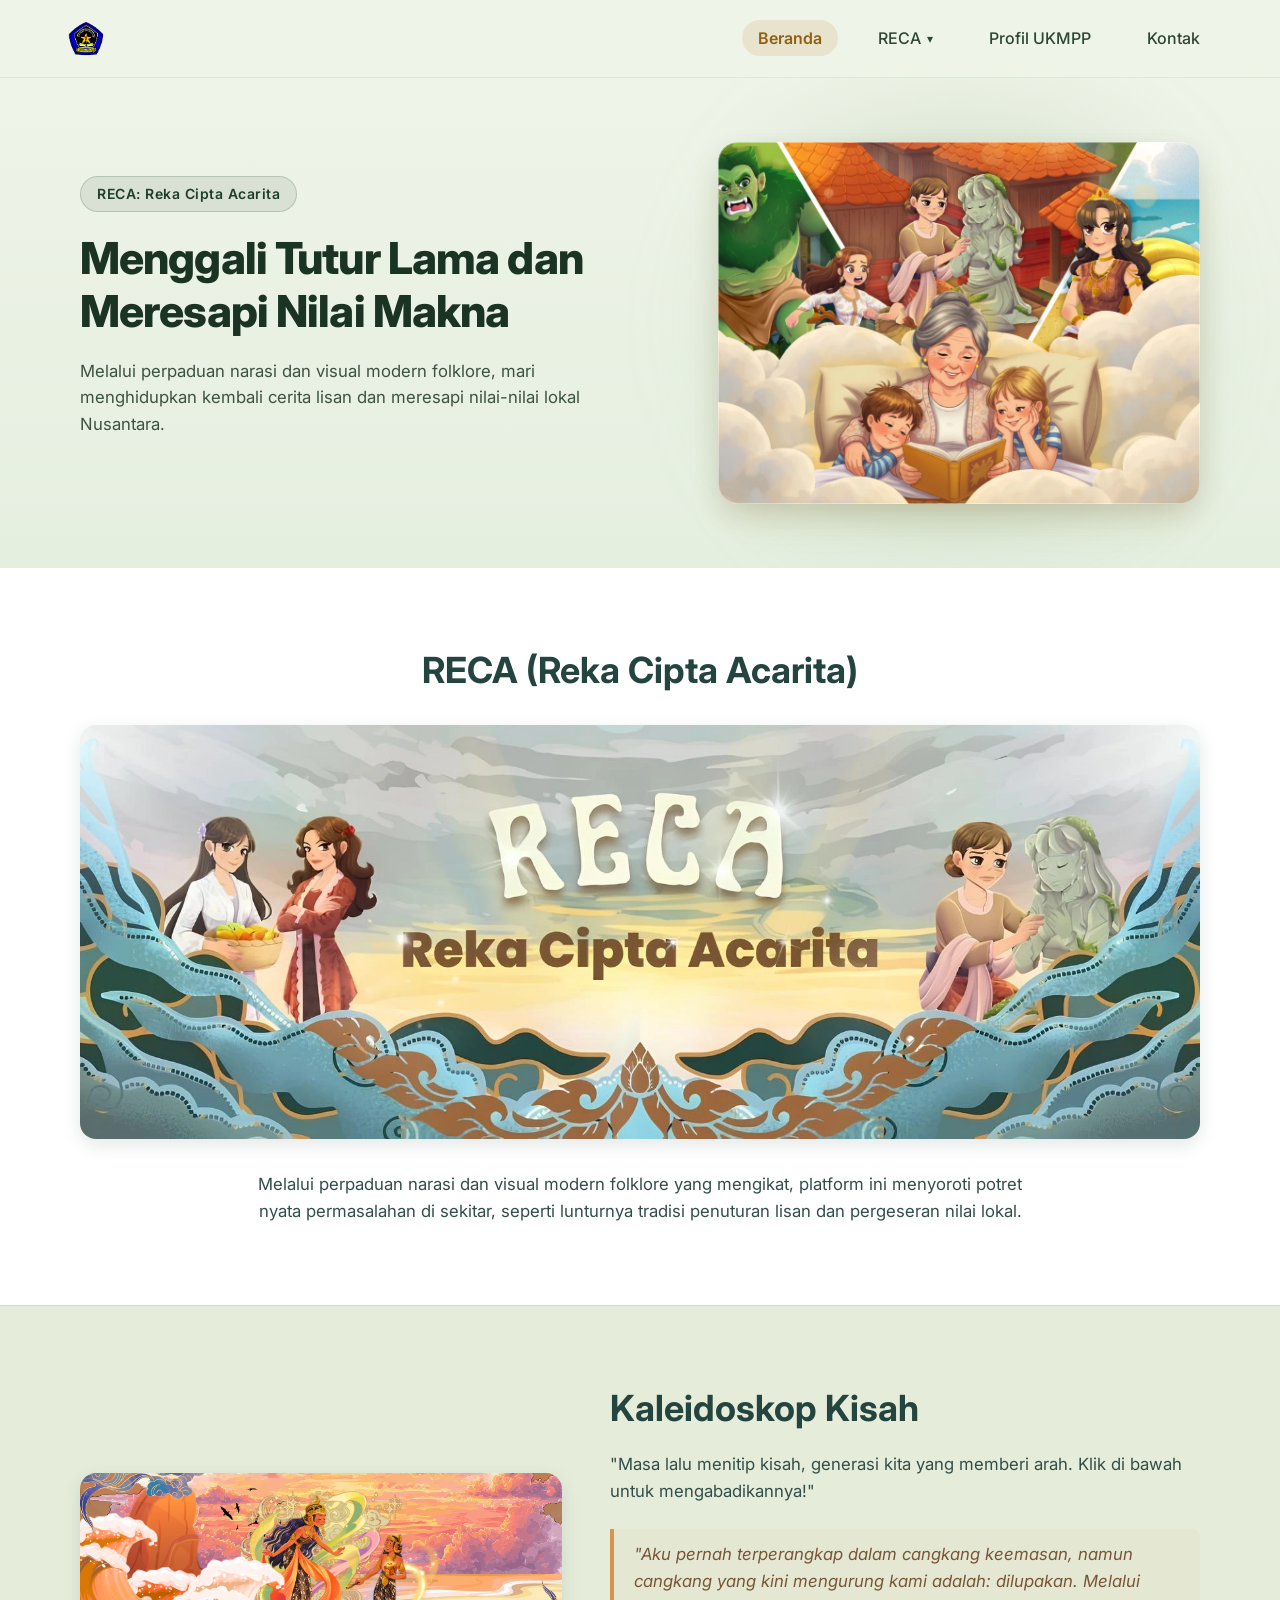
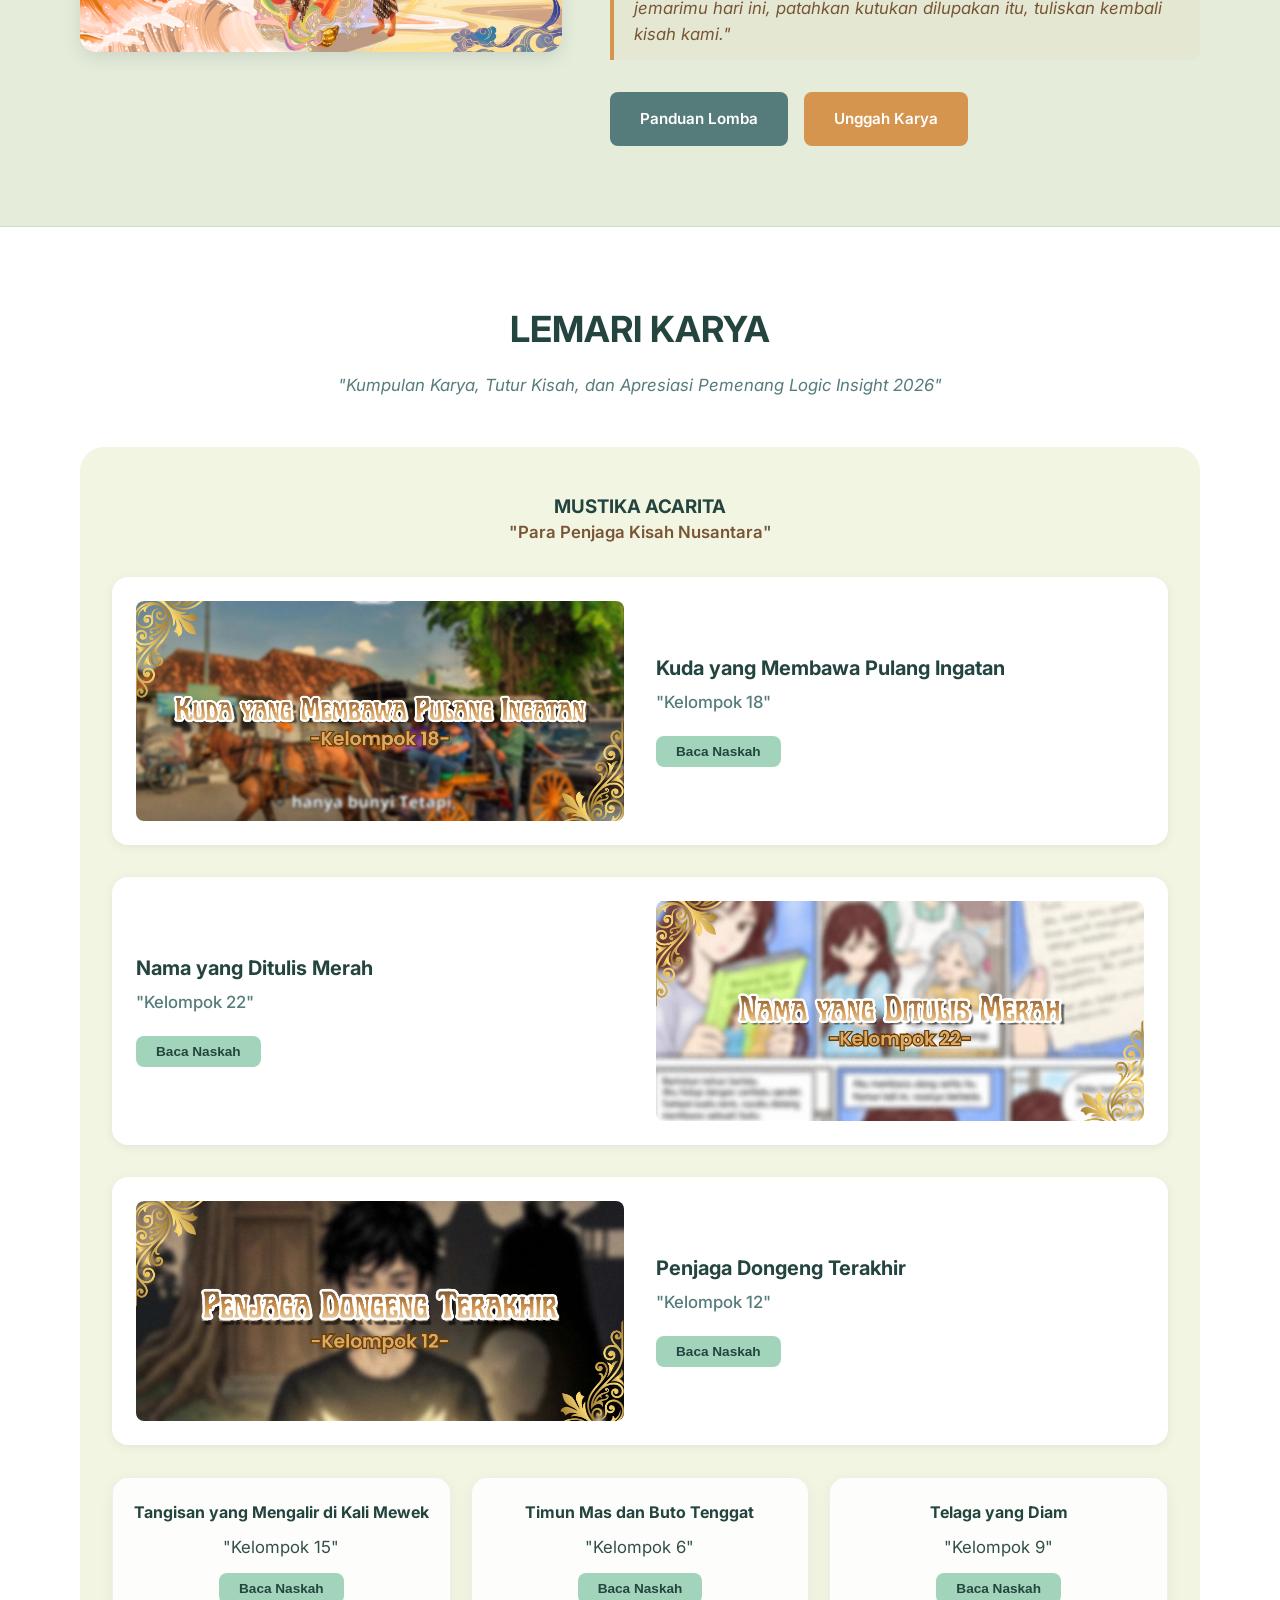
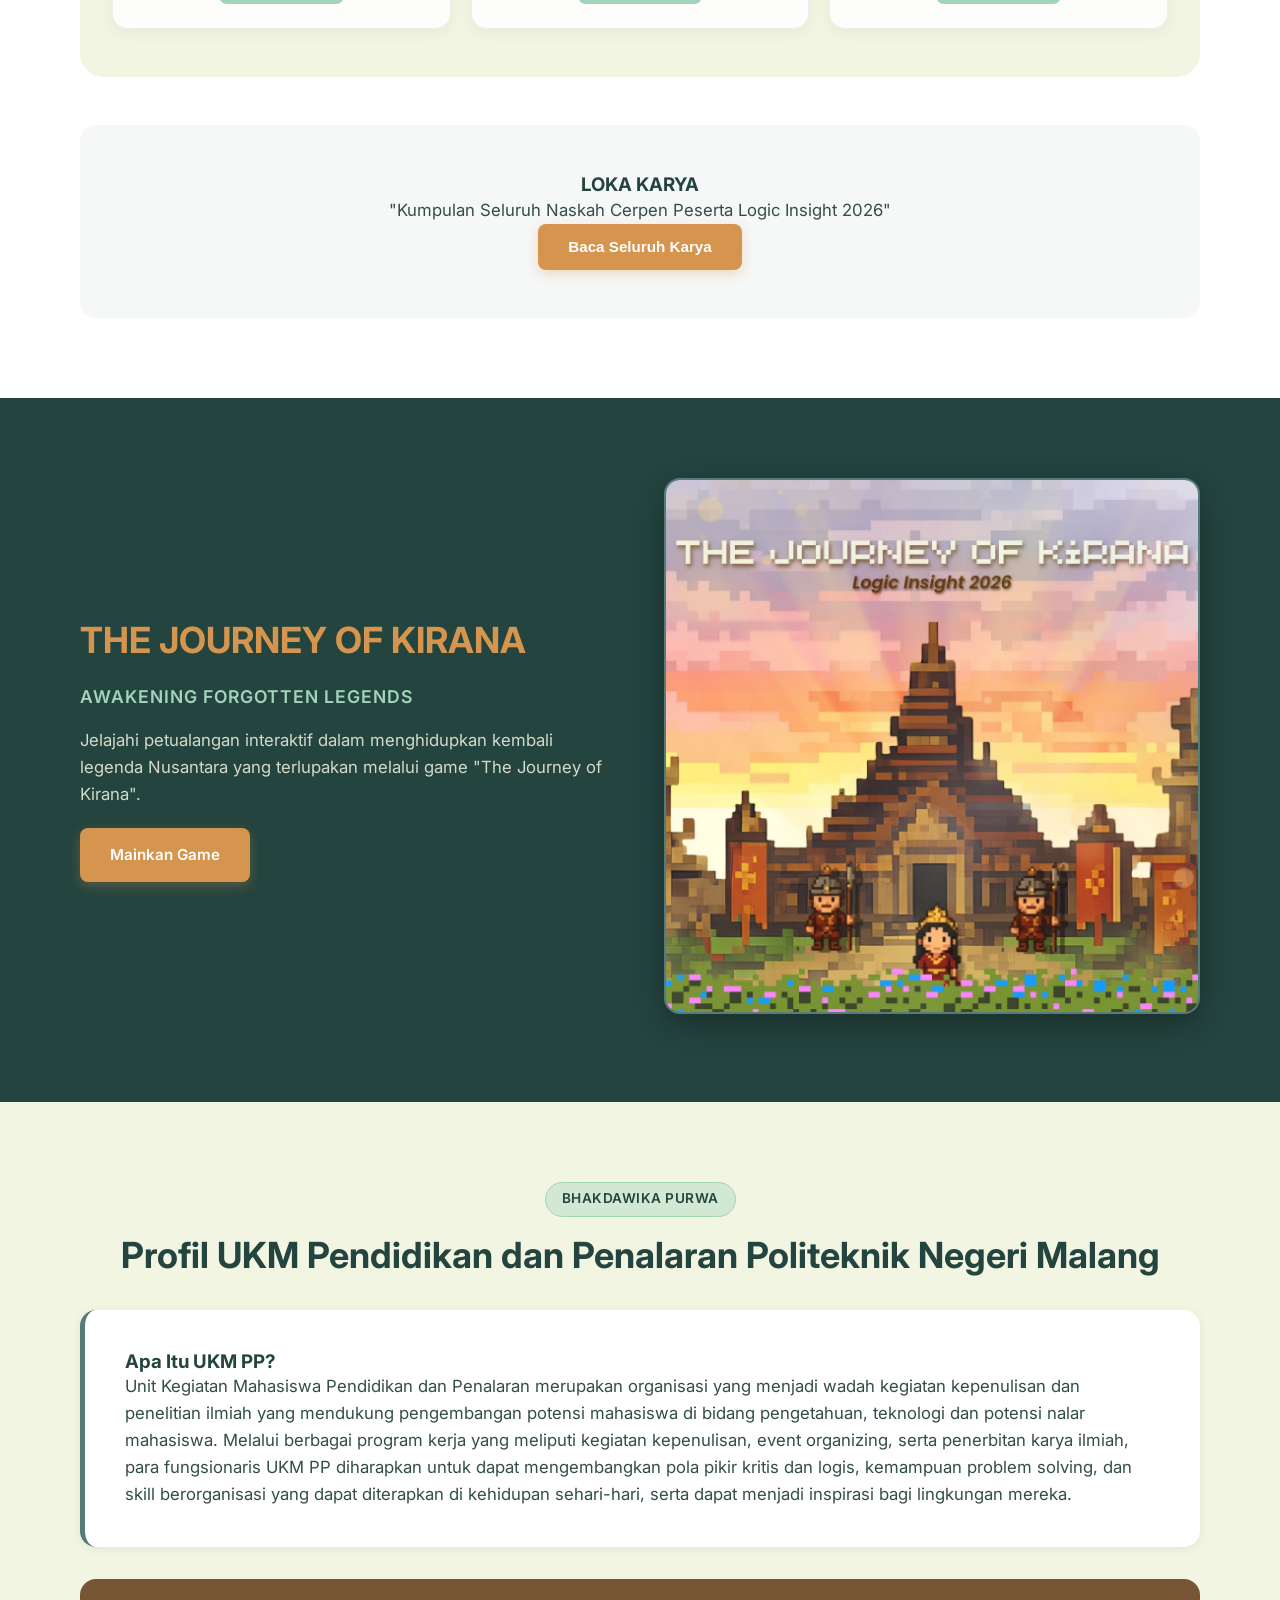
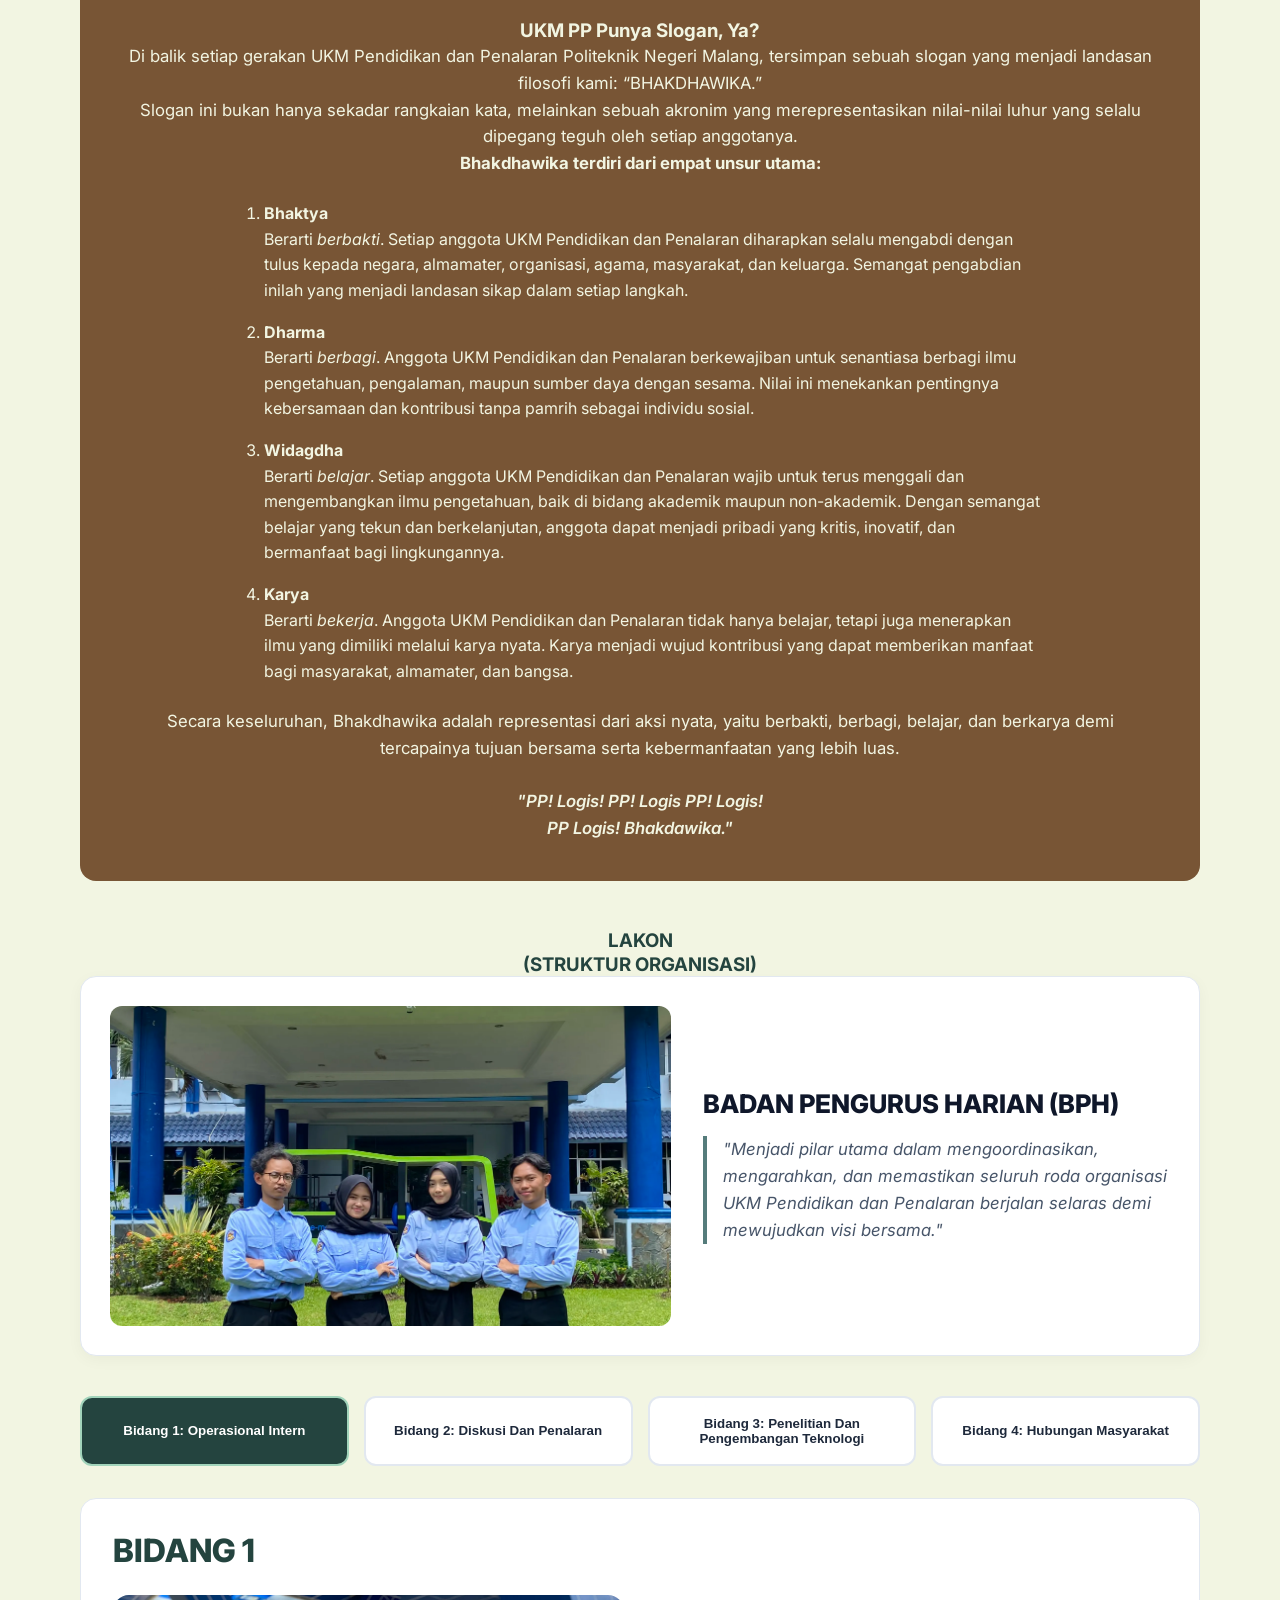
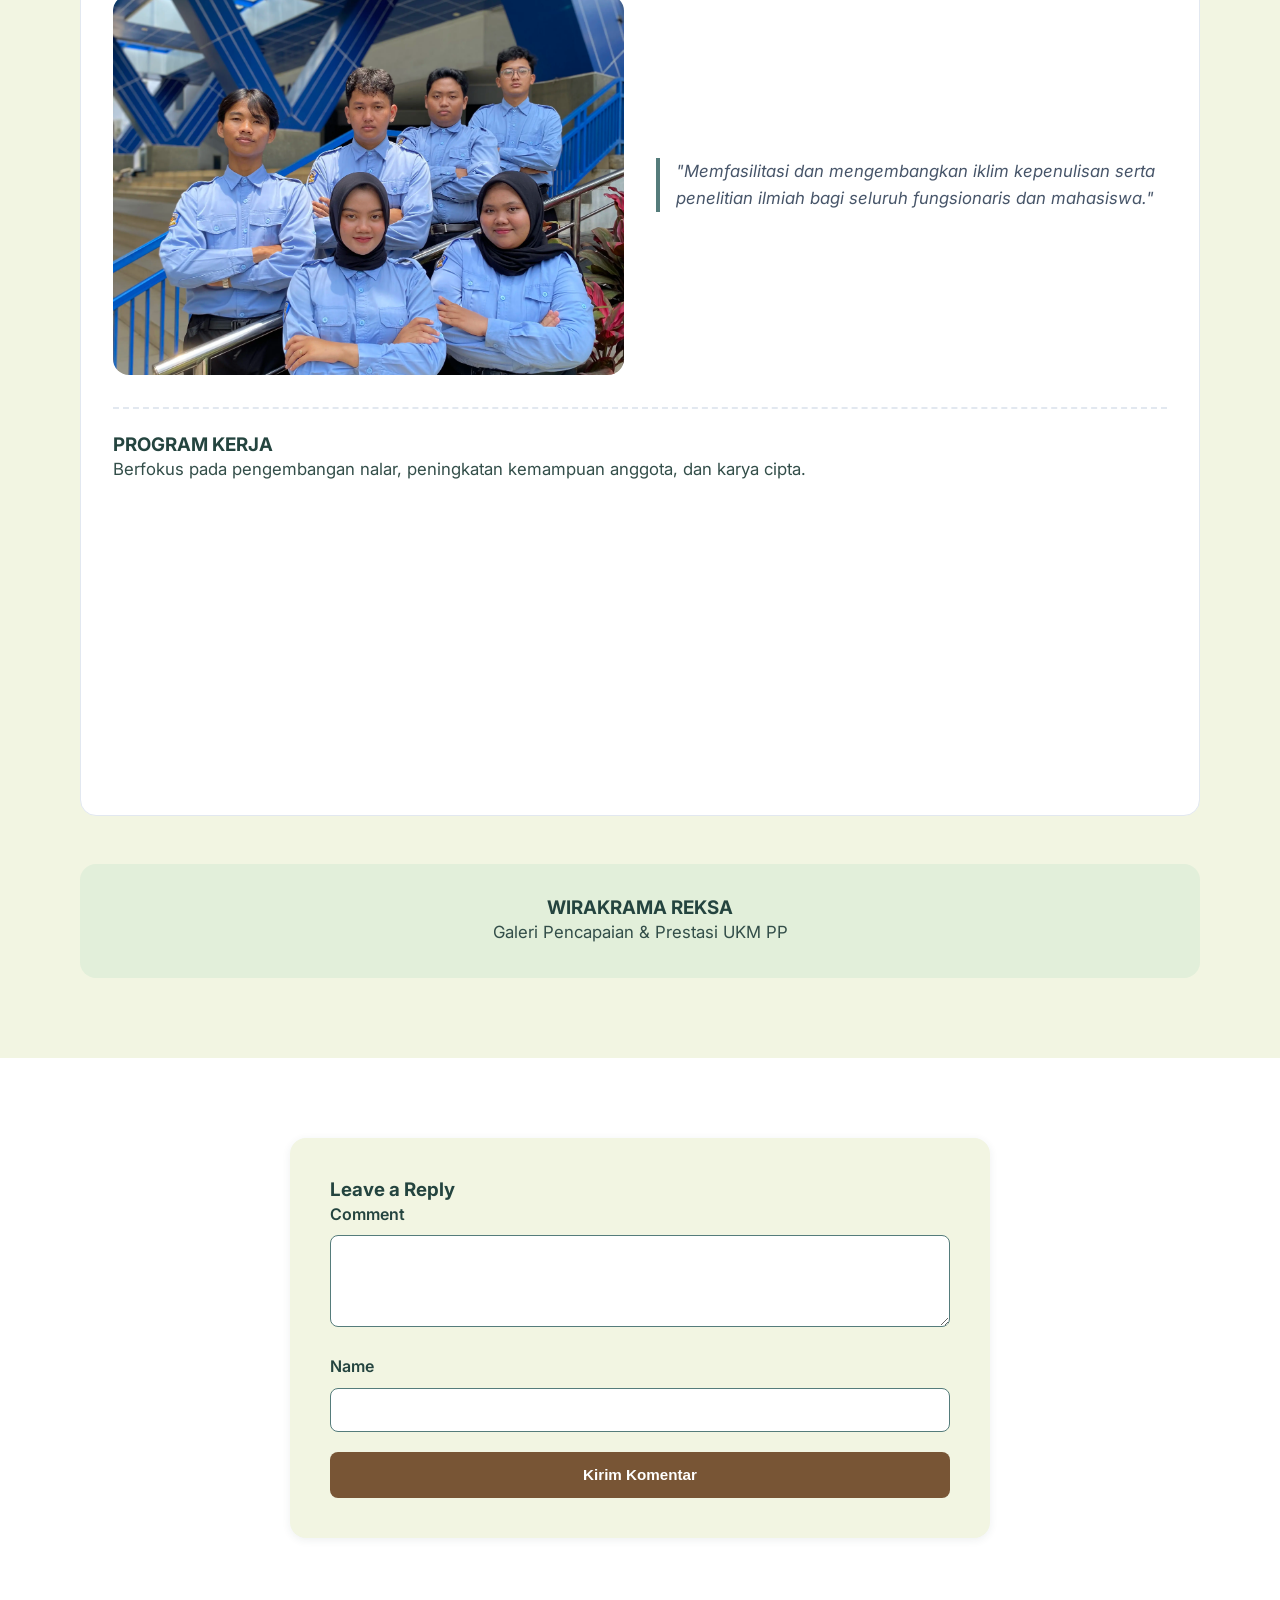
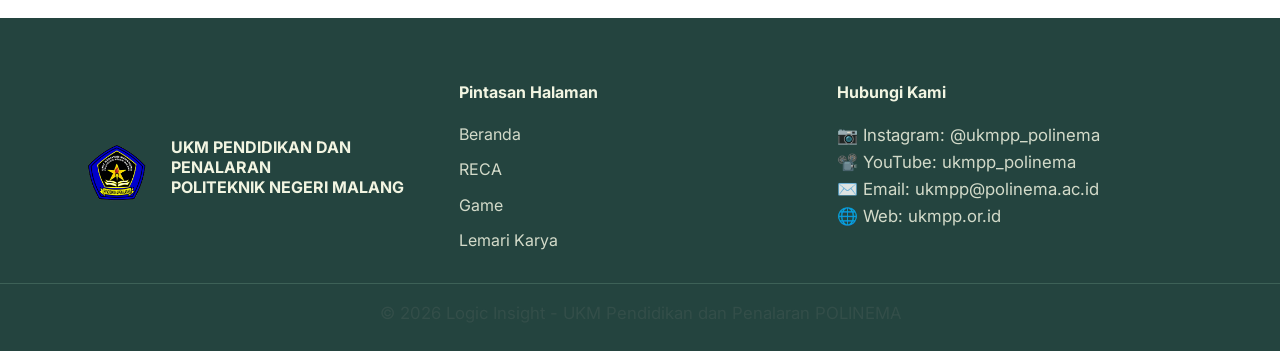
==== index.html @ 33af2cd6 "karya finalis and update modul video,komik" ====
<!doctype html>
<html lang="id">
  <head>
    <meta charset="UTF-8" />
    <meta name="viewport" content="width=device-width, initial-scale=1.0" />
    <meta
      name="description"
      content="Logic Insight 2026 - Reka Cipta Acarita: Menggali Tutur Lama dan Meresapi Nilai Makna. Program UKM Pendidikan dan Penalaran POLINEMA."
    />
    <title>Logic Insight 2026 - Reka Cipta Acarita</title>

    <!-- Favicon -->
    <link
      rel="shortcut icon"
      href="assets/img/logo ukm pp.webp"
      type="image/x-icon"
    />

    <!-- CSS Utama -->
    <link rel="stylesheet" href="./assets/css/style.css" />

    <!-- Google Fonts (Inter) -->
    <link rel="preconnect" href="https://fonts.googleapis.com" />
    <link rel="preconnect" href="https://fonts.gstatic.com" crossorigin />
    <link
      href="https://fonts.googleapis.com/css2?family=Inter:wght@400;500;600;700&display=swap"
      rel="stylesheet"
    />
  </head>
  <body>
    <!-- ==========================================
         1. NAVBAR UTAMA WITH DROPDOWN & HAMBURGER
    =========================================== -->
    <header class="navbar">
      <div class="logo-container">
        <a href="#beranda">
          <img
            src="assets/img/logo ukm pp.webp"
            alt="Logo UKM PP POLINEMA"
            class="logo-img"
          />
        </a>
      </div>

      <!-- CSS Hack: Checkbox Toggle Hamburger Mobile -->
      <input type="checkbox" id="menu-toggle" class="menu-toggle" />

      <!-- Ikon Hamburger Button -->
      <label
        for="menu-toggle"
        class="hamburger-btn"
        aria-label="Toggle Navigation"
      >
        <span></span>
        <span></span>
        <span></span>
      </label>

      <!-- Navigasi Utama -->
      <nav class="nav-container">
        <ul class="nav-links">
          <li><a href="#beranda" class="active">Beranda</a></li>

          <!-- Dropdown RECA -->
          <li class="dropdown">
            <input type="checkbox" id="reca-toggle" class="dropdown-toggle" />
            <label for="reca-toggle" class="dropdown-btn">
              RECA <span class="arrow">▾</span>
            </label>
            <ul class="dropdown-menu">
              <li><a href="#kaleidoskop">Kaleidoskop Kisah</a></li>
              <li><a href="#lemari-karya">Lemari Karya</a></li>
              <li><a href="#game">Game</a></li>
            </ul>
          </li>

          <li><a href="#profil-ukmpp">Profil UKMPP</a></li>
          <li><a href="#kontak">Kontak</a></li>
        </ul>
      </nav>
    </header>

    <main>
      <!-- ==========================================
           2. HERO BANNER / BERANDA
      =========================================== -->
      <section id="beranda" class="hero-section">
        <div class="container hero-grid">
          <div class="hero-text">
            <span class="badge">RECA: Reka Cipta Acarita</span>
            <h1>Menggali Tutur Lama dan Meresapi Nilai Makna</h1>
            <p class="description">
              Melalui perpaduan narasi dan visual modern folklore, mari
              menghidupkan kembali cerita lisan dan meresapi nilai-nilai lokal
              Nusantara.
            </p>
          </div>

          <div class="hero-thumbnail-wrapper">
            <div class="hero-glow-effect"></div>
            <div class="hero-thumbnail">
              <img
                src="assets/img/desain nenek bercerita.webp"
                alt="Thumbnail RECA - Nenek Bercerita"
                class="hero-image"
              />
            </div>
          </div>
        </div>
      </section>

      <!-- ==========================================
           3. SEGMEN RECA
      =========================================== -->
      <section id="reca" class="reca-section">
        <div class="container text-center">
          <h2>RECA (Reka Cipta Acarita)</h2>
          <div class="visual-container">
            <img
              src="assets/img/desain-reca.webp"
              alt="Visual Segmen RECA"
              class="reca-banner"
            />
          </div>
          <p class="content-text max-w-800">
            Melalui perpaduan narasi dan visual modern folklore yang mengikat,
            platform ini menyoroti potret nyata permasalahan di sekitar, seperti
            lunturnya tradisi penuturan lisan dan pergeseran nilai lokal.
          </p>
        </div>
      </section>

      <!-- ==========================================
           4. KALEIDOSKOP KISAH
      =========================================== -->
      <section id="kaleidoskop" class="kaleidoskop-section">
        <div class="container kaleidoskop-grid">
          <div class="kaleidoskop-visual">
            <img
              src="assets/img/PDD_KALEIDOSKOP KISAH (1).webp"
              alt="Ilustrasi Candra Kirana (Keong Mas)"
            />
          </div>
          <div class="kaleidoskop-content">
            <h2>Kaleidoskop Kisah</h2>
            <p class="intro-quote">
              "Masa lalu menitip kisah, generasi kita yang memberi arah. Klik di
              bawah untuk mengabadikannya!"
            </p>
            <blockquote class="story-quote">
              "Aku pernah terperangkap dalam cangkang keemasan, namun cangkang
              yang kini mengurung kami adalah: dilupakan. Melalui jemarimu hari
              ini, patahkan kutukan dilupakan itu, tuliskan kembali kisah kami."
            </blockquote>
            <div class="action-buttons">
              <a
                href="https://drive.google.com/file/d/1F1ihapqJEPPCPwsUVwcAuiLLHuqU004B/view?usp=sharing"
                class="btn-action"
                target="_blank"
                >Panduan Lomba</a
              >
              <a
                href="https://drive.google.com/drive/folders/1RZ9QFH1QMzGjAM49fv26Gj0HL5z6bxxg"
                class="btn-action highlight"
                target="_blank"
                >Unggah Karya</a
              >
            </div>
          </div>
        </div>
      </section>

      <!-- ==========================================
           5. LEMARI KARYA
      =========================================== -->
      <section id="lemari-karya" class="lemari-karya-section">
        <div class="container text-center">
          <h2>LEMARI KARYA</h2>
          <p class="section-tagline">
            "Kumpulan Karya, Tutur Kisah, dan Apresiasi Pemenang Logic Insight
            2026"
          </p>

          <!-- MUSTIKA ACARITA (GALERI JAWARA) -->
          <div class="mustika-acarita">
            <h3>MUSTIKA ACARITA</h3>
            <p class="subtitle">"Para Penjaga Kisah Nusantara"</p>

            <!-- 3 Finalis Utama (Juara 1 - 3) -->
            <div class="finalis-list">
              <!-- Juara 1 -->
              <div class="finalis-card">
                <div class="video-preview" onclick="bukaPdfCerpen('cerpen-01')">
                  <img
                    src="assets/img/header-reca.webp"
                    alt="Video Terbaik 1"
                  />
                  <div class="play-overlay">▶</div>
                </div>
                <div class="finalis-info">
                  <h4 id="title-cerpen-01">Judul Cerpen Finalis 1</h4>
                  <p class="author" id="author-cerpen-01">Nama Penulis / Tim</p>
                  <button class="btn-read" onclick="bukaPdfCerpen('cerpen-01')">
                    Baca Naskah
                  </button>
                </div>
              </div>

              <!-- Juara 2 -->
              <div class="finalis-card reverse">
                <div class="finalis-info">
                  <h4 id="title-cerpen-02">Judul Cerpen Finalis 2</h4>
                  <p class="author" id="author-cerpen-02">Nama Penulis / Tim</p>
                  <button class="btn-read" onclick="bukaPdfCerpen('cerpen-02')">
                    Baca Naskah
                  </button>
                </div>
                <div class="video-preview" onclick="bukaPdfCerpen('cerpen-02')">
                  <img
                    src="assets/img/header-reca.webp"
                    alt="Video Terbaik 2"
                  />
                  <div class="play-overlay">▶</div>
                </div>
              </div>

              <!-- Juara 3 -->
              <div class="finalis-card">
                <div class="video-preview" onclick="bukaPdfCerpen('cerpen-03')">
                  <img
                    src="assets/img/header-reca.webp"
                    alt="Video Terbaik 3"
                  />
                  <div class="play-overlay">▶</div>
                </div>
                <div class="finalis-info">
                  <h4 id="title-cerpen-03">Judul Cerpen Finalis 3</h4>
                  <p class="author" id="author-cerpen-03">Nama Penulis / Tim</p>
                  <button class="btn-read" onclick="bukaPdfCerpen('cerpen-03')">
                    Baca Naskah
                  </button>
                </div>
              </div>
            </div>

            <!-- 3 Finalis Harapan (Finalis 4 - 6) -->
            <div class="finalis-sub-grid">
              <div class="finalis-sub-card">
                <h4 id="title-cerpen-04">Judul Cerpen Finalis 4</h4>
                <p class="author" id="author-cerpen-04">"Nama tim/penulis"</p>
                <button class="btn-read" onclick="bukaPdfCerpen('cerpen-04')">
                  Baca Naskah
                </button>
              </div>

              <div class="finalis-sub-card">
                <h4 id="title-cerpen-05">Judul Cerpen Finalis 5</h4>
                <p class="author" id="author-cerpen-05">"Nama tim/penulis"</p>
                <button class="btn-read" onclick="bukaPdfCerpen('cerpen-05')">
                  Baca Naskah
                </button>
              </div>

              <div class="finalis-sub-card">
                <h4 id="title-cerpen-06">Judul Cerpen Finalis 6</h4>
                <p class="author" id="author-cerpen-06">"Nama tim/penulis"</p>
                <button class="btn-read" onclick="bukaPdfCerpen('cerpen-06')">
                  Baca Naskah
                </button>
              </div>
            </div>
          </div>

          <!-- LOKA KARYA -->
          <div class="loka-karya-section">
            <h3>LOKA KARYA</h3>
            <p>"Kumpulan Seluruh Naskah Cerpen Peserta Logic Insight 2026"</p>

            <button class="btn-primary" onclick="toggleLokaKaryaGrid()">
              Baca Seluruh Karya
            </button>

            <div id="lokaKaryaContainer" class="loka-karya-container hidden">
              <div id="cerpenGrid" class="cerpen-grid">
                <!-- Disuntikkan via JavaScript -->
              </div>
              <div id="paginationNav" class="pagination-container">
                <!-- Disuntikkan via JavaScript -->
              </div>
            </div>
          </div>
        </div>
      </section>

      <!-- ==========================================
           MODAL POP-UP PDF & VIDEO VIEWER
      =========================================== -->
      <div id="pdfModal" class="modal-overlay hidden" aria-hidden="true">
        <div class="modal-content">
          <!-- Header Modal -->
          <div class="modal-header">
            <div class="modal-title-box">
              <span id="modalKategori" class="modal-badge">Kategori</span>
              <h3 id="modalJudul">Judul Cerpen</h3>
              <p id="modalPenulis" class="modal-author">Oleh: Penulis</p>
            </div>
            <button class="btn-close" onclick="closePdfModal()">&times;</button>
          </div>

          <!-- 1. Media Embed (Tampil Paling Atas Jika Ada) -->
          <div id="modalVideoWrapper" class="modal-video-wrapper hidden">
            <h4>🎬 Video Unjuk Karya / Pembacaan Finalis</h4>
            <div class="video-container">
              <iframe
                id="modalVideoIframe"
                src=""
                frameborder="0"
                allowfullscreen
              ></iframe>
            </div>
          </div>

          <!-- 2. Naskah PDF (Di Bawah Media) -->
          <div class="modal-pdf-wrapper">
            <h4>📜 Naskah Cerpen Lengkap</h4>
            <div class="pdf-container">
              <iframe id="modalPdfFrame" src="" type="application/pdf"></iframe>
            </div>
          </div>

          <!-- Footer Modal -->
          <div class="modal-footer">
            <button onclick="closePdfModal()" class="btn-secondary">
              Tutup
            </button>
          </div>
        </div>
      </div>

      <!-- ==========================================
           6. GAME: THE JOURNEY OF KIRANA
      =========================================== -->
      <section id="game" class="game-section">
        <div class="container game-grid">
          <div class="game-text">
            <h2>THE JOURNEY OF KIRANA</h2>
            <span class="sub-title">Awakening Forgotten Legends</span>
            <p class="description">
              Jelajahi petualangan interaktif dalam menghidupkan kembali legenda
              Nusantara yang terlupakan melalui game "The Journey of Kirana".
            </p>
            <a
              href="https://game-seven-taupe-73.vercel.app/"
              class="btn-primary"
              target="_blank"
              >Mainkan Game</a
            >
          </div>
          <div class="game-media">
            <img
              src="assets/img/THUMBNAIL GAME.webp"
              alt="Thumbnail Game Kirana"
            />
          </div>
        </div>
      </section>

      <!-- ==========================================
           7. PROFIL UKM PENDIDIKAN DAN PENALARAN
      =========================================== -->
      <section id="profil-ukmpp" class="profil-section">
        <div class="container">
          <div class="profil-header text-center">
            <span class="tag">BHAKDAWIKA PURWA</span>
            <h2>
              Profil UKM Pendidikan dan Penalaran Politeknik Negeri Malang
            </h2>
          </div>

          <div class="profil-about">
            <h3>Apa Itu UKM PP?</h3>
            <p>
              Unit Kegiatan Mahasiswa Pendidikan dan Penalaran merupakan
              organisasi yang menjadi wadah kegiatan kepenulisan dan penelitian
              ilmiah yang mendukung pengembangan potensi mahasiswa di bidang
              pengetahuan, teknologi dan potensi nalar mahasiswa. Melalui
              berbagai program kerja yang meliputi kegiatan kepenulisan, event
              organizing, serta penerbitan karya ilmiah, para fungsionaris UKM
              PP diharapkan untuk dapat mengembangkan pola pikir kritis dan
              logis, kemampuan problem solving, dan skill berorganisasi yang
              dapat diterapkan di kehidupan sehari-hari, serta dapat menjadi
              inspirasi bagi lingkungan mereka.
            </p>
          </div>

          <div class="slogan-box text-center">
            <h3>UKM PP Punya Slogan, Ya?</h3>

            <p>
              Di balik setiap gerakan UKM Pendidikan dan Penalaran Politeknik
              Negeri Malang, tersimpan sebuah slogan yang menjadi landasan
              filosofi kami: “BHAKDHAWIKA.”
            </p>

            <p>
              Slogan ini bukan hanya sekadar rangkaian kata, melainkan sebuah
              akronim yang merepresentasikan nilai-nilai luhur yang selalu
              dipegang teguh oleh setiap anggotanya.
            </p>

            <p>
              <strong>Bhakdhawika terdiri dari empat unsur utama:</strong>
            </p>

            <ol class="slogan-list text-left">
              <li>
                <strong>Bhaktya</strong><br />
                Berarti <em>berbakti</em>. Setiap anggota UKM Pendidikan dan
                Penalaran diharapkan selalu mengabdi dengan tulus kepada negara,
                almamater, organisasi, agama, masyarakat, dan keluarga. Semangat
                pengabdian inilah yang menjadi landasan sikap dalam setiap
                langkah.
              </li>
              <li>
                <strong>Dharma</strong><br />
                Berarti <em>berbagi</em>. Anggota UKM Pendidikan dan Penalaran
                berkewajiban untuk senantiasa berbagi ilmu pengetahuan,
                pengalaman, maupun sumber daya dengan sesama. Nilai ini
                menekankan pentingnya kebersamaan dan kontribusi tanpa pamrih
                sebagai individu sosial.
              </li>
              <li>
                <strong>Widagdha</strong><br />
                Berarti <em>belajar</em>. Setiap anggota UKM Pendidikan dan
                Penalaran wajib untuk terus menggali dan mengembangkan ilmu
                pengetahuan, baik di bidang akademik maupun non-akademik. Dengan
                semangat belajar yang tekun dan berkelanjutan, anggota dapat
                menjadi pribadi yang kritis, inovatif, dan bermanfaat bagi
                lingkungannya.
              </li>
              <li>
                <strong>Karya</strong><br />
                Berarti <em>bekerja</em>. Anggota UKM Pendidikan dan Penalaran
                tidak hanya belajar, tetapi juga menerapkan ilmu yang dimiliki
                melalui karya nyata. Karya menjadi wujud kontribusi yang dapat
                memberikan manfaat bagi masyarakat, almamater, dan bangsa.
              </li>
            </ol>

            <p>
              Secara keseluruhan, Bhakdhawika adalah representasi dari aksi
              nyata, yaitu berbakti, berbagi, belajar, dan berkarya demi
              tercapainya tujuan bersama serta kebermanfaatan yang lebih luas.
            </p>

            <br />
            <p class="slogan-yell">
              <em
                >"PP! Logis! PP! Logis PP! Logis! <br />
                PP Logis! Bhakdawika."</em
              >
            </p>
          </div>

          <!-- Struktur Lakon / Organisasi Interaktif -->
          <div class="lakon-section">
            <h3 class="text-center">LAKON</h3>
            <h3 class="text-center">(STRUKTUR ORGANISASI)</h3>

            <!-- BPH Section -->
            <div class="bph-section">
              <div class="bph-card">
                <div class="bph-photo-wrapper">
                  <img
                    src="assets/img/DOKUM-BIDANG/bph-sc.webp"
                    alt="Foto Badan Pengurus Harian UKM PP"
                    class="bph-img"
                  />
                </div>
                <div class="bph-info">
                  <h4>BADAN PENGURUS HARIAN (BPH)</h4>
                  <blockquote class="bph-quote">
                    "Menjadi pilar utama dalam mengoordinasikan, mengarahkan,
                    dan memastikan seluruh roda organisasi UKM Pendidikan dan
                    Penalaran berjalan selaras demi mewujudkan visi bersama."
                  </blockquote>
                </div>
              </div>
            </div>

            <!-- Grid Tombol Filter Bidang -->
            <div class="bidang-grid">
              <button class="bidang-card active" onclick="pilihBidang(1)">
                Bidang 1: Operasional Intern
              </button>
              <button class="bidang-card" onclick="pilihBidang(2)">
                Bidang 2: Diskusi Dan Penalaran
              </button>
              <button class="bidang-card" onclick="pilihBidang(3)">
                Bidang 3: Penelitian Dan Pengembangan Teknologi
              </button>
              <button class="bidang-card" onclick="pilihBidang(4)">
                Bidang 4: Hubungan Masyarakat
              </button>
            </div>

            <!-- Detail Bidang View -->
            <div class="bidang-detail-container" id="bidangDetailView">
              <h2 id="bidangTitle" class="bidang-detail-title">BIDANG 1</h2>

              <div class="bidang-top-section">
                <div class="main-photo-wrapper">
                  <img
                    id="bidangMainImg"
                    src="assets/img/DOKUM-BIDANG/bidang1-sc.webp"
                    alt="Foto Anggota Bidang"
                  />
                </div>
                <blockquote id="bidangDesc" class="bidang-quote">
                  "Memfasilitasi dan mengembangkan iklim kepenulisan serta
                  penelitian ilmiah bagi seluruh fungsionaris dan mahasiswa."
                </blockquote>
              </div>

              <div class="proker-gallery-wrapper">
                <div class="proker-gallery-header">
                  <h3>PROGRAM KERJA</h3>
                  <p id="bidangProkerSubtext">
                    Berfokus pada pengembangan nalar, peningkatan kemampuan
                    anggota, dan karya cipta.
                  </p>
                </div>

                <div class="proker-expandable-grid" id="bidangProkerList">
                  <!-- Item proker disuntikkan via JS -->
                </div>
              </div>
            </div>
          </div>

          <!-- Section Prestasi -->
          <div class="prestasi-section text-center">
            <h3>WIRAKRAMA REKSA</h3>
            <p class="sub-text">Galeri Pencapaian & Prestasi UKM PP</p>
          </div>
        </div>
      </section>

      <!-- ==========================================
           8. LEAVE A REPLY (KOMENTAR)
      =========================================== -->
      <section id="comments" class="comment-section">
        <div class="container">
          <div class="reply-box">
            <h3>Leave a Reply</h3>
            <form class="comment-form">
              <div class="form-group">
                <label for="commentText">Comment</label>
                <textarea id="commentText" rows="4" required></textarea>
              </div>
              <div class="form-group">
                <label for="commentName">Name</label>
                <input type="text" id="commentName" required />
              </div>
              <button type="submit" class="btn-submit">Kirim Komentar</button>
            </form>
          </div>
        </div>
      </section>
    </main>

    <!-- ==========================================
         9. FOOTER & KONTAK
    =========================================== -->
    <footer id="kontak" class="main-footer">
      <div class="container footer-grid">
        <div class="footer-col-brand">
          <img
            src="assets/img/logo ukm pp.webp"
            alt="Logo UKM PP"
            class="footer-logo"
          />
          <h4>
            UKM PENDIDIKAN DAN PENALARAN <br />
            POLITEKNIK NEGERI MALANG
          </h4>
        </div>

        <div class="footer-col-links">
          <h4>Pintasan Halaman</h4>
          <ul>
            <li><a href="#beranda">Beranda</a></li>
            <li><a href="#reca">RECA</a></li>
            <li><a href="#game">Game</a></li>
            <li><a href="#lemari-karya">Lemari Karya</a></li>
          </ul>
        </div>

        <div class="footer-col-contact">
          <h4>Hubungi Kami</h4>
          <p>📷 Instagram: @ukmpp_polinema</p>
          <p>📽️ YouTube: ukmpp_polinema</p>
          <p>✉️ Email: ukmpp@polinema.ac.id</p>
          <a
            href="https://ukmpp.or.id/"
            target="_blank"
            style="text-decoration: none"
          >
            <p>🌐 Web: ukmpp.or.id</p>
          </a>
        </div>
      </div>

      <div class="footer-bottom text-center">
        <p>&copy; 2026 Logic Insight - UKM Pendidikan dan Penalaran POLINEMA</p>
      </div>
    </footer>

    <script src="./assets/js/main.js"></script>
  </body>
</html>
---- assets/css/style.css ----
/* ==========================================================================
   1. VARIABLE PALETTE & RESET DASAR
   ========================================================================== */
:root {
  /* Palet Warna Nusantara */
  --color-beige: #f2f5e2;
  --color-golden-apricot: #d5954e;
  --color-sage: #a2d4bb;
  --color-deep-olive: #24443f;
  --color-ocean-patina: #557c7b;
  --color-dark-earth: #785535;

  /* Warna Turunan & Utilitas */
  --color-white: #ffffff;
  --color-text-muted: #4a5568;
  --shadow-sm: 0 2px 8px rgba(36, 68, 63, 0.08);
  --shadow-md: 0 6px 18px rgba(36, 68, 63, 0.12);
  --shadow-lg: 0 12px 28px rgba(36, 68, 63, 0.16);
  --transition-fast: all 0.25s ease;
  --border-radius-sm: 8px;
  --border-radius-md: 16px;
  --border-radius-lg: 24px;
}

*,
*::before,
*::after {
  box-sizing: border-box;
  margin: 0;
  padding: 0;
}

html {
  scroll-behavior: smooth;
  font-size: 16px;
}

body {
  font-family:
    "Inter",
    -apple-system,
    BlinkMacSystemFont,
    sans-serif;
  background-color: var(--color-beige);
  color: var(--color-deep-olive);
  line-height: 1.6;
  overflow-x: hidden;
}

/* ==========================================================================
   2. KOMPONEN UMUM & UTILITAS
   ========================================================================== */
.container {
  width: 90%;
  max-width: 1200px;
  margin: 0 auto;
  padding: 0 1rem;
}

.text-center {
  text-align: center;
}

.text-left {
  text-align: left;
}

.max-w-800 {
  max-width: 800px;
  margin-left: auto;
  margin-right: auto;
}

.hidden {
  display: none !important;
}

/* Tipografi Sederhana */
h1,
h2,
h3,
h4 {
  color: var(--color-deep-olive);
  font-weight: 700;
  line-height: 1.25;
}

h2 {
  font-size: 2.25rem;
  margin-bottom: 1.25rem;
}

p {
  color: #334e49;
  font-size: 1.05rem;
}

/* Tombol / Buttons */
.btn-primary,
.btn-secondary,
.btn-action,
.btn-read,
.btn-submit {
  display: inline-block;
  padding: 0.8rem 1.75rem;
  font-size: 0.95rem;
  font-weight: 600;
  text-decoration: none;
  border-radius: var(--border-radius-sm);
  border: 2px solid transparent;
  cursor: pointer;
  transition: var(--transition-fast);
  text-align: center;
}

.btn-primary {
  background-color: var(--color-golden-apricot);
  color: var(--color-white);
  box-shadow: 0 4px 12px rgba(213, 149, 78, 0.3);
}

.btn-primary:hover {
  background-color: #c0813b;
  transform: translateY(-2px);
  box-shadow: 0 6px 16px rgba(213, 149, 78, 0.4);
}

.btn-secondary {
  background-color: transparent;
  border-color: var(--color-dark-earth);
  color: var(--color-dark-earth);
}

.btn-secondary:hover {
  background-color: var(--color-dark-earth);
  color: var(--color-white);
  transform: translateY(-2px);
}

.btn-action {
  background-color: var(--color-ocean-patina);
  color: var(--color-white);
}

.btn-action.highlight {
  background-color: var(--color-golden-apricot);
}

.btn-action:hover {
  opacity: 0.9;
  transform: translateY(-2px);
}

.btn-read {
  background-color: var(--color-sage);
  color: var(--color-deep-olive);
  padding: 0.5rem 1.25rem;
  font-size: 0.85rem;
  border: none;
  border-radius: var(--border-radius-sm);
  font-weight: 600;
}

.btn-read:hover {
  background-color: var(--color-ocean-patina);
  color: var(--color-white);
}

.badge,
.tag {
  display: inline-block;
  padding: 0.35rem 1rem;
  background-color: rgba(162, 212, 187, 0.4);
  color: var(--color-deep-olive);
  border: 1px solid var(--color-sage);
  border-radius: 50px;
  font-size: 0.85rem;
  font-weight: 600;
  margin-bottom: 1rem;
  letter-spacing: 0.5px;
}

/* ==========================================================================
   3. NAVBAR UTAMA & DROPDOWN (DESKTOP DEFAULT)
   ========================================================================== */
.navbar {
  position: sticky;
  top: 0;
  z-index: 1000;
  display: flex;
  justify-content: space-between;
  align-items: center;
  padding: 1rem 5%;
  background-color: rgba(238, 244, 232, 0.85);
  backdrop-filter: blur(8px);
  border-bottom: 1px solid rgba(40, 75, 56, 0.08);
}

.logo-container a {
  display: flex;
  align-items: center;
}

.logo-img {
  height: 45px;
  width: auto;
  object-fit: contain;
}

.nav-links {
  display: flex;
  align-items: center;
  gap: 1.5rem;
  list-style: none;
}

.nav-links li a,
.dropdown-btn {
  text-decoration: none;
  color: #2e4735;
  font-weight: 500;
  padding: 8px 16px;
  border-radius: 20px;
  transition: all 0.25s ease;
  font-size: 1rem;
}

.nav-links li a:hover,
.nav-links li a.active,
.dropdown:hover .dropdown-btn {
  background-color: rgba(184, 134, 48, 0.15);
  color: #8f6013;
  font-weight: 600;
}

/* Dropdown Menu Deskripsi */
.dropdown {
  position: relative;
}

.dropdown-toggle,
.menu-toggle {
  display: none; /* Checkbox Hack */
}

.dropdown-btn {
  display: inline-flex;
  align-items: center;
  gap: 6px;
  cursor: pointer;
  user-select: none;
}

.dropdown-btn .arrow {
  font-size: 0.75rem;
  transition: transform 0.25s ease;
}

.dropdown-menu {
  position: absolute;
  top: 100%;
  left: 0;
  min-width: 200px;
  background-color: #ffffff;
  border-radius: 14px;
  padding: 8px 0;
  box-shadow: 0 10px 25px rgba(0, 0, 0, 0.1);
  border: 1px solid #e2e8f0;
  list-style: none;
  margin-top: 8px;
  opacity: 0;
  visibility: hidden;
  transform: translateY(10px);
  transition: all 0.25s cubic-bezier(0.165, 0.84, 0.44, 1);
}

.dropdown-menu li {
  width: 100%;
}

.dropdown-menu li a {
  display: block;
  padding: 10px 20px;
  border-radius: 0;
  color: #1e293b;
  font-size: 0.95rem;
  font-weight: 500;
}

.dropdown-menu li a:hover {
  background-color: #f1f5f9;
  color: #8f6013;
}

.hamburger-btn {
  display: none;
  flex-direction: column;
  justify-content: space-between;
  width: 26px;
  height: 20px;
  cursor: pointer;
  z-index: 1001;
}

.hamburger-btn span {
  display: block;
  height: 3px;
  width: 100%;
  background-color: #1a3323;
  border-radius: 3px;
  transition: all 0.3s ease;
}

/* ==========================================================================
   4. HERO BANNER / BERANDA
   ========================================================================== */
.hero-section {
  padding: 4rem 0;
  position: relative;
  overflow: hidden;
  background: linear-gradient(180deg, #eef4e8 0%, #e5efe0 100%);
}

.hero-grid {
  display: grid;
  grid-template-columns: 1.1fr 0.9fr;
  gap: 3rem;
  align-items: center;
}

.hero-text {
  display: flex;
  flex-direction: column;
  align-items: flex-start;
}

.hero-text .badge {
  background-color: rgba(40, 75, 56, 0.1);
  color: #1f3d2b;
  border: 1px solid rgba(40, 75, 56, 0.2);
  padding: 6px 16px;
  border-radius: 20px;
  font-size: 0.875rem;
  font-weight: 600;
  margin-bottom: 1.25rem;
}

.hero-text h1 {
  font-size: 2.75rem;
  font-weight: 800;
  color: #1a3323;
  line-height: 1.2;
  margin-bottom: 1.25rem;
  letter-spacing: -0.02em;
}

.hero-text .description {
  font-size: 1.05rem;
  color: #3d5243;
  line-height: 1.6;
  margin-bottom: 2rem;
  max-width: 520px;
}

.hero-buttons {
  display: flex;
  gap: 1rem;
}

.hero-thumbnail-wrapper {
  position: relative;
  display: flex;
  justify-content: center;
  align-items: center;
}

.hero-glow-effect {
  position: absolute;
  width: 100%;
  height: 100%;
  background: radial-gradient(
    circle,
    rgba(224, 168, 78, 0.35) 0%,
    rgba(142, 180, 140, 0.25) 50%,
    transparent 75%
  );
  filter: blur(40px);
  z-index: 1;
  transform: scale(1.15);
  pointer-events: none;
}

.hero-thumbnail {
  position: relative;
  z-index: 2;
  border-radius: 20px;
  overflow: hidden;
  box-shadow:
    0 10px 30px -5px rgba(26, 51, 35, 0.15),
    0 20px 40px -10px rgba(184, 134, 48, 0.2);
  transition:
    transform 0.4s cubic-bezier(0.165, 0.84, 0.44, 1),
    box-shadow 0.4s ease;
}

.hero-thumbnail:hover {
  transform: translateY(-4px);
  box-shadow:
    0 15px 35px -5px rgba(26, 51, 35, 0.2),
    0 25px 50px -10px rgba(184, 134, 48, 0.28);
}

.hero-image {
  width: 100%;
  height: auto;
  display: block;
  border-radius: 20px;
  outline: 1px solid rgba(255, 255, 255, 0.4);
  outline-offset: -1px;
}

/* ==========================================================================
   5. SEGMEN RECA
   ========================================================================== */
.reca-section {
  padding: 5rem 0;
  background-color: var(--color-white);
}

.visual-container {
  margin: 2rem 0;
  border-radius: var(--border-radius-md);
  overflow: hidden;
  box-shadow: var(--shadow-md);
}

.reca-banner {
  width: 100%;
  height: auto;
  display: block;
}

/* ==========================================================================
   6. KALEIDOSKOP KISAH
   ========================================================================== */
.kaleidoskop-section {
  padding: 5rem 0;
  background-color: rgba(85, 124, 123, 0.08);
  border-top: 1px solid rgba(85, 124, 123, 0.15);
  border-bottom: 1px solid rgba(85, 124, 123, 0.15);
}

.kaleidoskop-grid {
  display: grid;
  grid-template-columns: 0.9fr 1.1fr;
  gap: 3rem;
  align-items: center;
}

.kaleidoskop-visual img {
  width: 100%;
  border-radius: var(--border-radius-md);
  box-shadow: var(--shadow-md);
}

.story-quote {
  font-style: italic;
  font-size: 1.05rem;
  border-left: 4px solid var(--color-golden-apricot);
  padding: 0.75rem 0 0.75rem 1.25rem;
  margin: 1.5rem 0 2rem;
  color: var(--color-dark-earth);
  background-color: rgba(213, 149, 78, 0.05);
  border-radius: 0 var(--border-radius-sm) var(--border-radius-sm) 0;
}

.action-buttons {
  display: flex;
  gap: 1rem;
}

/* ==========================================================================
   7. LEMARI KARYA
   ========================================================================== */
.lemari-karya-section {
  padding: 5rem 0;
  background-color: var(--color-white);
}

.section-tagline {
  font-style: italic;
  color: var(--color-ocean-patina);
  margin-bottom: 3rem;
}

.mustika-acarita {
  background-color: var(--color-beige);
  padding: 3rem 2rem;
  border-radius: var(--border-radius-lg);
  margin-bottom: 3rem;
}

.mustika-acarita .subtitle {
  font-weight: 600;
  color: var(--color-dark-earth);
}

.finalis-list {
  display: flex;
  flex-direction: column;
  gap: 2rem;
  margin-top: 2rem;
}

.finalis-card {
  display: grid;
  grid-template-columns: 1fr 1fr;
  gap: 2rem;
  background-color: var(--color-white);
  padding: 1.5rem;
  border-radius: var(--border-radius-md);
  align-items: center;
  box-shadow: var(--shadow-sm);
  text-align: left;
}

/* Penyesuaian Preview Cover Komik Strip / Video Juara */
.video-preview {
  position: relative;
  cursor: pointer;
  overflow: hidden;
  border-radius: var(--border-radius-sm);
  background-color: #f1f5f9;
}

.video-preview img {
  width: 100%;
  height: 220px;
  object-fit: cover;
  display: block;
  transition: transform 0.3s ease;
}

.video-preview:hover img {
  transform: scale(1.04);
}

/* Play overlay hanya muncul jika ada video_embed */
.play-overlay {
  position: absolute;
  top: 50%;
  left: 50%;
  transform: translate(-50%, -50%);
  background-color: var(--color-golden-apricot);
  color: var(--color-white);
  width: 50px;
  height: 50px;
  border-radius: 50%;
  display: flex;
  justify-content: center;
  align-items: center;
  font-size: 1.2rem;
  box-shadow: var(--shadow-md);
  transition:
    background-color 0.3s ease,
    transform 0.3s ease;
}

.video-preview:hover .play-overlay {
  background-color: var(--color-dark-earth);
  transform: translate(-50%, -50%) scale(1.1);
}

.finalis-info h4 {
  font-size: 1.25rem;
  margin-bottom: 0.5rem;
}

.finalis-info .author {
  color: var(--color-ocean-patina);
  font-weight: 500;
  margin-bottom: 1.25rem;
}

.finalis-sub-grid {
  display: grid;
  grid-template-columns: repeat(3, 1fr);
  gap: 20px;
  margin-top: 2rem;
}

.finalis-sub-card {
  background-color: rgba(255, 255, 255, 0.85);
  border-radius: 16px;
  padding: 1.5rem 1.2rem;
  text-align: center;
  box-shadow: 0 4px 15px rgba(0, 0, 0, 0.05);
  border: 1px solid rgba(0, 0, 0, 0.06);
  display: flex;
  flex-direction: column;
  justify-content: space-between;
  align-items: center;
  gap: 12px;
  transition:
    transform 0.25s ease,
    box-shadow 0.25s ease;
}

.finalis-sub-card:hover {
  transform: translateY(-4px);
  box-shadow: 0 8px 20px rgba(0, 0, 0, 0.1);
}

.loka-karya-section {
  padding: 3rem;
  background-color: rgba(36, 68, 63, 0.04);
  border-radius: var(--border-radius-md);
  margin-top: 2rem;
}

.loka-karya-container {
  margin-top: 2rem;
  transition: all 0.3s ease;
}

.cerpen-grid {
  display: grid;
  grid-template-columns: repeat(3, 1fr);
  gap: 20px;
  margin-bottom: 2rem;
}

.cerpen-card {
  background-color: var(--color-white);
  padding: 1.5rem;
  border-radius: var(--border-radius-sm);
  box-shadow: var(--shadow-sm);
  text-align: left;
  border-top: 3px solid var(--color-sage);
  display: flex;
  flex-direction: column;
  justify-content: space-between;
}

.pagination-container {
  display: flex;
  justify-content: center;
  align-items: center;
  gap: 10px;
  margin-top: 1.5rem;
}

.page-btn {
  background-color: #ffffff;
  color: #2e4735;
  border: 2px solid #c2d8c9;
  width: 42px;
  height: 42px;
  border-radius: 50%;
  font-weight: 700;
  font-size: 1rem;
  cursor: pointer;
  transition: all 0.25s ease;
  display: inline-flex;
  justify-content: center;
  align-items: center;
}

.page-btn.active {
  background-color: #2e4735;
  color: #ffffff;
  border-color: #2e4735;
}

/* Modal Pop-up Viewer */
.modal-overlay {
  position: fixed;
  top: 0;
  left: 0;
  width: 100%;
  height: 100%;
  background-color: rgba(36, 68, 63, 0.85);
  backdrop-filter: blur(4px);
  z-index: 1000;
  display: flex;
  justify-content: center;
  align-items: center;
  padding: 1.5rem;
}

.modal-content {
  background-color: var(--color-beige);
  width: 100%;
  max-width: 850px;
  max-height: 90vh;
  border-radius: var(--border-radius-md);
  display: flex;
  flex-direction: column;
  overflow-y: auto;
  padding: 1.75rem;
  box-shadow: 0 10px 30px rgba(0, 0, 0, 0.2);
  text-align: left;
}

.modal-header {
  display: flex;
  justify-content: space-between;
  align-items: flex-start;
  border-bottom: 2px solid var(--color-sage);
  padding-bottom: 0.75rem;
  margin-bottom: 1.25rem;
}

.modal-badge {
  background-color: var(--color-golden-apricot);
  color: var(--color-white);
  padding: 0.25rem 0.75rem;
  border-radius: 4px;
  font-size: 0.75rem;
  font-weight: 700;
}

.btn-close {
  background: none;
  border: none;
  font-size: 2rem;
  cursor: pointer;
  color: var(--color-deep-olive);
}

.video-container {
  position: relative;
  padding-bottom: 56.25%;
  height: 0;
  border-radius: var(--border-radius-sm);
  overflow: hidden;
}

.video-container iframe {
  position: absolute;
  top: 0;
  left: 0;
  width: 100%;
  height: 100%;
}

.pdf-container {
  height: 500px;
  border-radius: var(--border-radius-sm);
  overflow: hidden;
  border: 1px solid var(--color-sage);
}

.pdf-container iframe {
  width: 100%;
  height: 100%;
}

.modal-footer {
  margin-top: 1.25rem;
  text-align: right;
}

/* ==========================================================================
   8. GAME SECTION: THE JOURNEY OF KIRANA
   ========================================================================== */
.game-section {
  padding: 5rem 0;
  background-color: var(--color-deep-olive);
  color: var(--color-beige);
}

.game-section h2 {
  color: var(--color-golden-apricot);
}

.game-section p {
  color: rgba(242, 245, 226, 0.85);
}

.game-grid {
  display: grid;
  grid-template-columns: 1fr 1fr;
  gap: 3rem;
  align-items: center;
}

.sub-title {
  display: inline-block;
  color: var(--color-sage);
  font-size: 1.1rem;
  font-weight: 600;
  margin-bottom: 1rem;
  text-transform: uppercase;
  letter-spacing: 1px;
}

.game-text a {
  margin-top: 20px;
}

.game-media img {
  width: 100%;
  border-radius: var(--border-radius-md);
  border: 2px solid var(--color-ocean-patina);
  box-shadow: 0 10px 30px rgba(0, 0, 0, 0.3);
}

/* ==========================================================================
   9. PROFIL UKM PENDIDIKAN DAN PENALARAN
   ========================================================================== */
.profil-section {
  padding: 5rem 0;
  background-color: var(--color-beige);
}

.profil-about {
  background-color: var(--color-white);
  padding: 2.5rem;
  border-radius: var(--border-radius-md);
  box-shadow: var(--shadow-sm);
  margin: 2rem 0;
  border-left: 5px solid var(--color-ocean-patina);
}

.slogan-box {
  background-color: var(--color-dark-earth);
  color: var(--color-beige);
  padding: 2.5rem;
  border-radius: var(--border-radius-md);
  margin: 2rem 0;
  text-align: center;
}

.slogan-box h3,
.slogan-box p {
  color: var(--color-beige);
}

.slogan-list {
  max-width: 800px;
  margin: 1.5rem auto;
  padding-left: 1.5rem;
  text-align: left;
  line-height: 1.6;
}

.slogan-list li {
  margin-bottom: 1rem;
}

.slogan-yell {
  font-weight: 600;
  color: var(--color-deep-olive, #1e3a8a);
}

/* BPH & Structure Section */
.lakon-section {
  margin-top: 3rem;
}

.bph-section {
  margin-bottom: 2.5rem;
}

.bph-card {
  background: #ffffff;
  border-radius: 16px;
  padding: 1.8rem;
  border: 1px solid #e2e8f0;
  display: grid;
  grid-template-columns: 1.2fr 1fr;
  gap: 2rem;
  align-items: center;
  box-shadow: 0 4px 15px rgba(0, 0, 0, 0.04);
}

.bph-photo-wrapper {
  position: relative;
  border-radius: 12px;
  overflow: hidden;
  height: 320px;
  background-color: #f1f5f9;
}

.bph-img {
  width: 100%;
  height: 100%;
  object-fit: cover;
  display: block;
}

.bph-info h4 {
  font-size: 1.6rem;
  font-weight: 800;
  color: #0f172a;
  margin-bottom: 1rem;
}

.bph-quote {
  font-style: italic;
  color: #475569;
  font-size: 1.05rem;
  line-height: 1.6;
  border-left: 4px solid var(--color-ocean-patina);
  padding-left: 16px;
}

/* Bidang Accordion / Dynamic Tabs */
.bidang-grid {
  display: grid;
  grid-template-columns: repeat(auto-fit, minmax(200px, 1fr));
  gap: 15px;
  margin-bottom: 2rem;
}

.bidang-card {
  background-color: #ffffff;
  border: 2px solid #e2e8f0;
  border-radius: 12px;
  padding: 18px 15px;
  font-weight: 600;
  color: #1e293b;
  cursor: pointer;
  transition: all 0.25s ease;
  text-align: center;
}

.bidang-card.active {
  background-color: var(--color-deep-olive);
  color: #ffffff;
  border-color: var(--color-sage);
}

.bidang-detail-container {
  background: #ffffff;
  border-radius: 16px;
  padding: 2rem;
  border: 1px solid #e2e8f0;
}

.bidang-detail-title {
  font-size: 2rem;
  font-weight: 800;
  margin-bottom: 1.5rem;
}

.bidang-top-section {
  display: grid;
  grid-template-columns: 1fr 1fr;
  gap: 2rem;
  align-items: center;
  margin-bottom: 2rem;
}

.main-photo-wrapper {
  position: relative;
  border-radius: 16px;
  overflow: hidden;
  background-color: #f1f5f9;
  height: 380px;
}

.main-photo-wrapper img {
  width: 100%;
  height: 100%;
  object-fit: cover;
}

.bidang-quote {
  font-style: italic;
  color: #475569;
  font-size: 1.05rem;
  border-left: 4px solid var(--color-ocean-patina);
  padding-left: 16px;
}

.proker-gallery-wrapper {
  margin-top: 1.5rem;
  padding-top: 1.5rem;
  border-top: 2px dashed #e2e8f0;
}

.proker-expandable-grid {
  display: flex;
  gap: 16px;
  height: 300px;
  width: 100%;
}

.proker-card-expand {
  position: relative;
  flex: 1;
  border-radius: 16px;
  overflow: hidden;
  cursor: pointer;
  transition: flex 0.5s cubic-bezier(0.25, 1, 0.5, 1);
  box-shadow: 0 4px 12px rgba(0, 0, 0, 0.08);
}

.proker-card-expand img {
  width: 100%;
  height: 100%;
  object-fit: cover;
}

.proker-card-overlay {
  position: absolute;
  bottom: 0;
  left: 0;
  right: 0;
  padding: 20px 16px;
  background: linear-gradient(
    180deg,
    transparent 0%,
    rgba(15, 23, 42, 0.88) 100%
  );
}

.proker-card-title {
  color: #ffffff;
  font-weight: 700;
}

.proker-expandable-grid:hover .proker-card-expand {
  flex: 0.7;
}

.proker-expandable-grid .proker-card-expand:hover {
  flex: 3;
}

.prestasi-section {
  text-align: center;
  margin-top: 3rem;
  padding: 2rem;
  background-color: rgba(162, 212, 187, 0.2);
  border-radius: var(--border-radius-md);
}

/* ==========================================================================
   10. LEAVE A REPLY (KOMENTAR)
   ========================================================================== */
.comment-section {
  padding: 5rem 0;
  background-color: var(--color-white);
}

.reply-box {
  max-width: 700px;
  margin: 0 auto;
  background-color: var(--color-beige);
  padding: 2.5rem;
  border-radius: var(--border-radius-md);
  box-shadow: var(--shadow-sm);
}

.form-group {
  margin-bottom: 1.25rem;
}

.form-group label {
  display: block;
  font-weight: 600;
  margin-bottom: 0.5rem;
}

.form-group input,
.form-group textarea {
  width: 100%;
  padding: 0.8rem 1rem;
  border: 1px solid var(--color-ocean-patina);
  border-radius: var(--border-radius-sm);
  background-color: var(--color-white);
  font-family: inherit;
}

.btn-submit {
  background-color: var(--color-dark-earth);
  color: var(--color-white);
  width: 100%;
}

/* ==========================================================================
   11. FOOTER & CONTACT US
   ========================================================================== */
.main-footer {
  background-color: var(--color-deep-olive);
  color: var(--color-beige);
  padding: 4rem 0 1.5rem;
}

.footer-grid {
  display: grid;
  grid-template-columns: 1fr 1fr 1fr;
  gap: 1rem;
  margin-bottom: 20px;
}

.footer-col-brand {
  display: flex;
  align-items: center;
  gap: 16px;
}

.footer-col-brand h4 {
  color: var(--color-beige);
  font-size: 1rem;
  margin-bottom: 0.75rem;
}

.footer-col-brand .footer-logo {
  width: 75px;
  height: auto;
}

.footer-col-links h4,
.footer-col-contact h4 {
  color: var(--color-beige);
  margin-bottom: 1.25rem;
}

.footer-col-links ul {
  list-style: none;
}

.footer-col-links li {
  margin-bottom: 0.6rem;
}

.footer-col-links a,
.footer-col-contact p {
  color: var(--color-beige);
  text-decoration: none;
  opacity: 0.85;
}

.footer-bottom {
  padding-top: 1rem;
  border-top: 1px solid rgba(162, 212, 187, 0.2);
  font-size: 0.85rem;
}

/* ==========================================================================
   12. MEDIA QUERIES (KHUSUS PALING BAWAH)
   ========================================================================== */

/* Breakpoint Dekstop Kecil / Tablet Landscape (<= 992px) */
@media (max-width: 992px) {
  .hero-grid,
  .kaleidoskop-grid,
  .game-grid,
  .finalis-card,
  .footer-grid {
    grid-template-columns: 1fr;
    gap: 2rem;
  }

  .hero-text {
    align-items: center;
    text-align: center;
  }

  .hero-text h1 {
    font-size: 2.2rem;
  }
}

/* Breakpoint Mobile / Tablet Portrait (<= 768px) */
@media (max-width: 768px) {
  /* Navigation Mobile Toggle */
  .hamburger-btn {
    display: flex;
  }

  .nav-container {
    position: absolute;
    top: 100%;
    left: 0;
    right: 0;
    background-color: #eef4e8;
    border-bottom: 1px solid rgba(40, 75, 56, 0.1);
    box-shadow: 0 10px 20px rgba(0, 0, 0, 0.08);
    max-height: 0;
    overflow: hidden;
    transition: max-height 0.4s ease-in-out;
  }

  .nav-links {
    flex-direction: column;
    align-items: stretch;
    padding: 1rem 1.5rem 1.5rem;
    gap: 0.5rem;
  }

  .nav-links li a,
  .dropdown-btn {
    display: flex;
    justify-content: space-between;
    width: 100%;
    padding: 12px 16px;
  }

  .dropdown-menu {
    position: static;
    max-height: 0;
    overflow: hidden;
    opacity: 0;
    visibility: hidden;
    box-shadow: none;
    border: none;
    background-color: rgba(255, 255, 255, 0.6);
    padding: 0 0 0 1rem;
    transition:
      max-height 0.3s ease,
      opacity 0.3s ease;
  }

  /* Hamburger & Dropdown Checkbox Hacks */
  .menu-toggle:checked ~ .nav-container {
    max-height: 600px;
  }

  .menu-toggle:checked ~ .hamburger-btn span:nth-child(1) {
    transform: translateY(8.5px) rotate(45deg);
  }

  .menu-toggle:checked ~ .hamburger-btn span:nth-child(2) {
    opacity: 0;
  }

  .menu-toggle:checked ~ .hamburger-btn span:nth-child(3) {
    transform: translateY(-8.5px) rotate(-45deg);
  }

  .dropdown-toggle:checked ~ .dropdown-menu {
    max-height: 200px;
    opacity: 1;
    visibility: visible;
    padding: 6px 0 6px 1rem;
  }

  .dropdown-toggle:checked ~ .dropdown-btn .arrow {
    transform: rotate(180deg);
  }

  /* Structural Responsive Changes */
  .hero-buttons,
  .action-buttons {
    flex-direction: column;
    width: 100%;
  }

  .btn-primary,
  .btn-secondary,
  .btn-action {
    width: 100%;
  }

  .bph-card,
  .bidang-top-section,
  .finalis-sub-grid,
  .cerpen-grid {
    grid-template-columns: 1fr;
  }

  .bph-photo-wrapper,
  .main-photo-wrapper {
    height: 250px;
  }

  .proker-expandable-grid {
    flex-direction: column;
    height: auto;
  }

  .proker-card-expand {
    height: 180px;
    flex: none !important;
  }

  .pdf-container {
    height: 380px;
  }
}
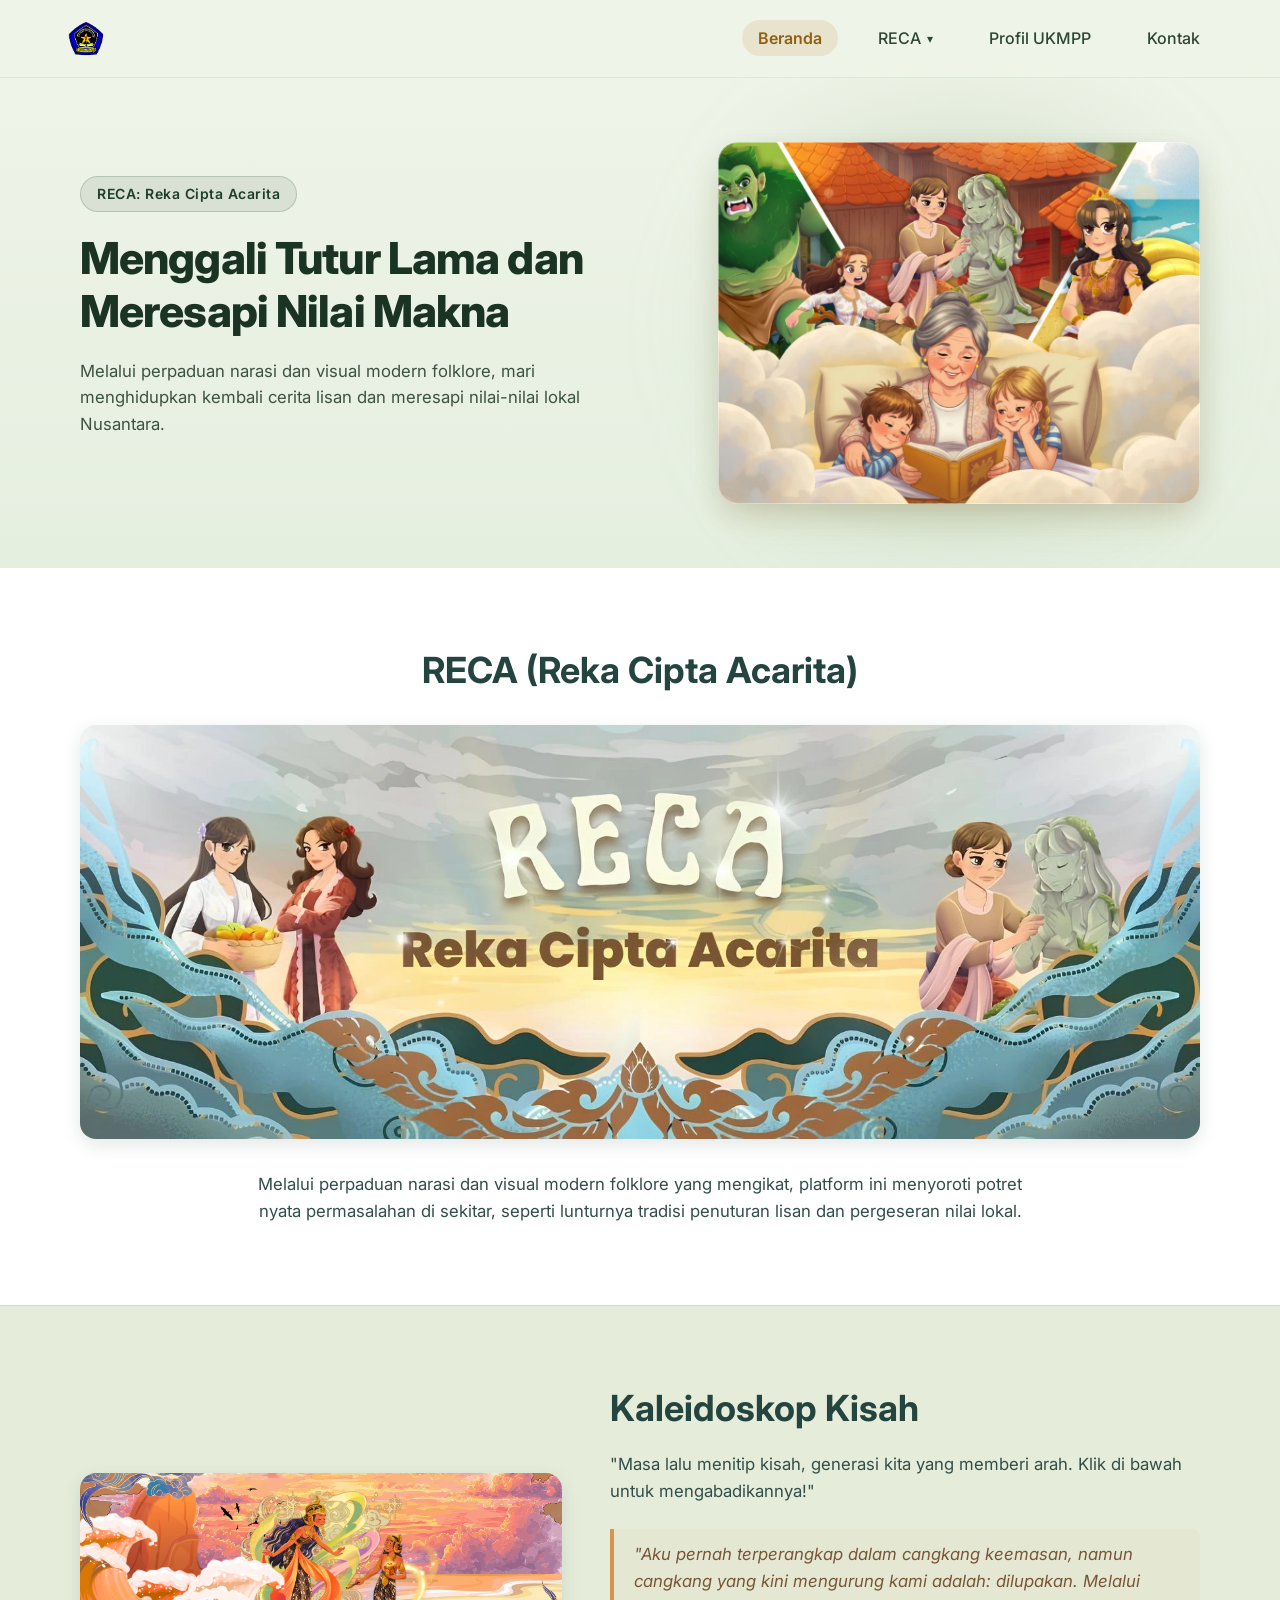
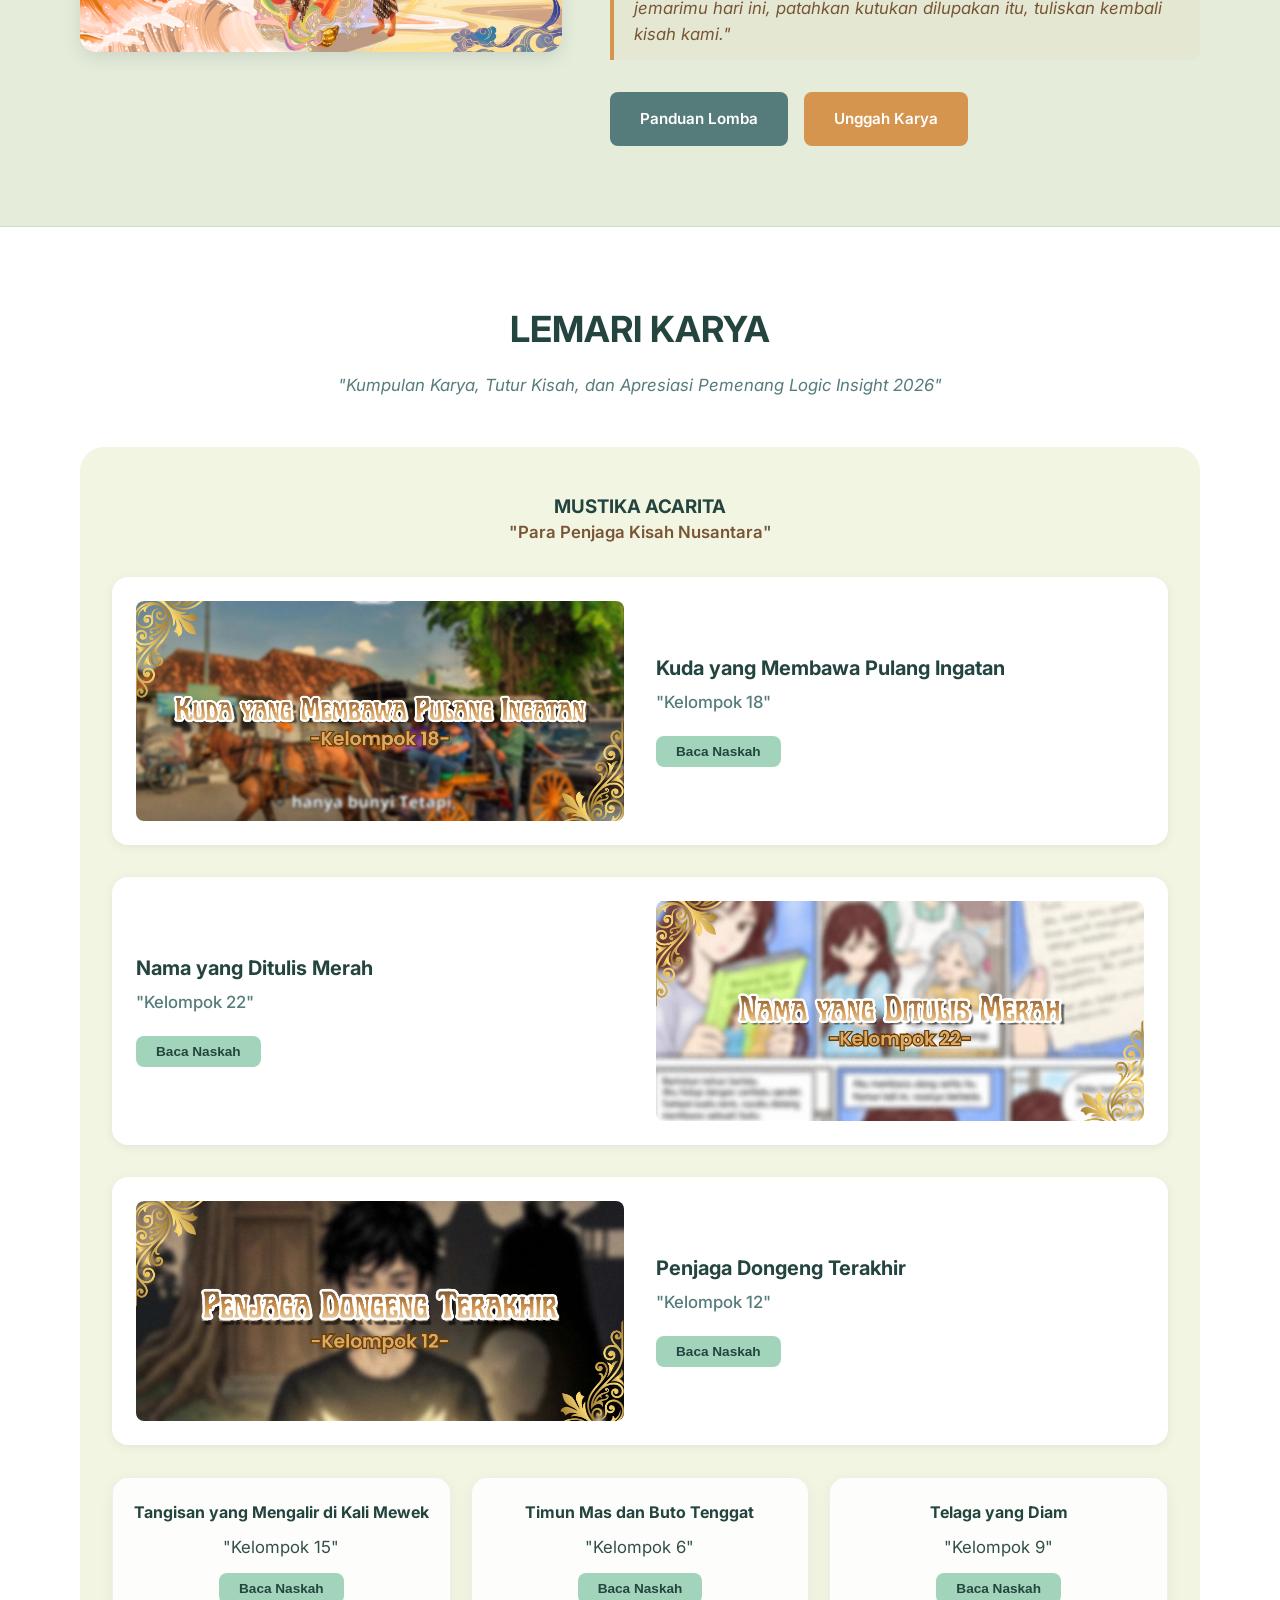
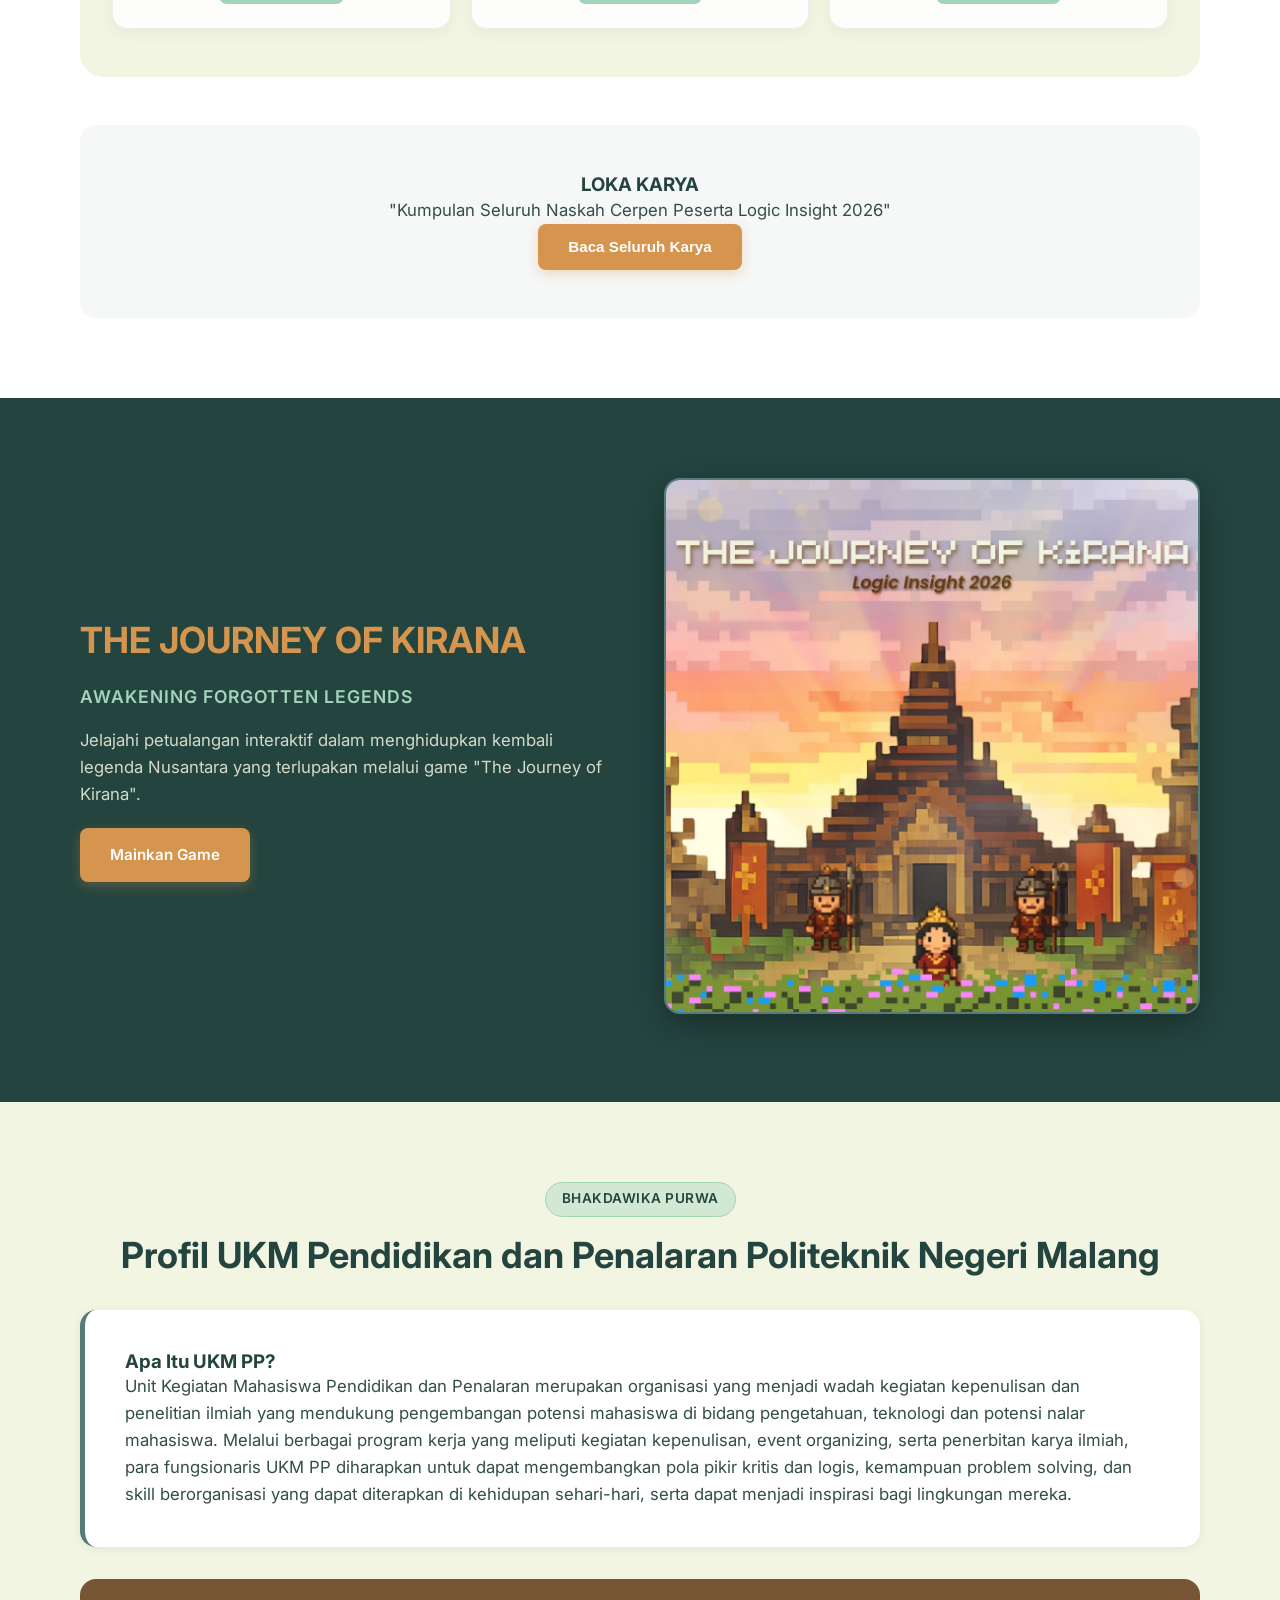
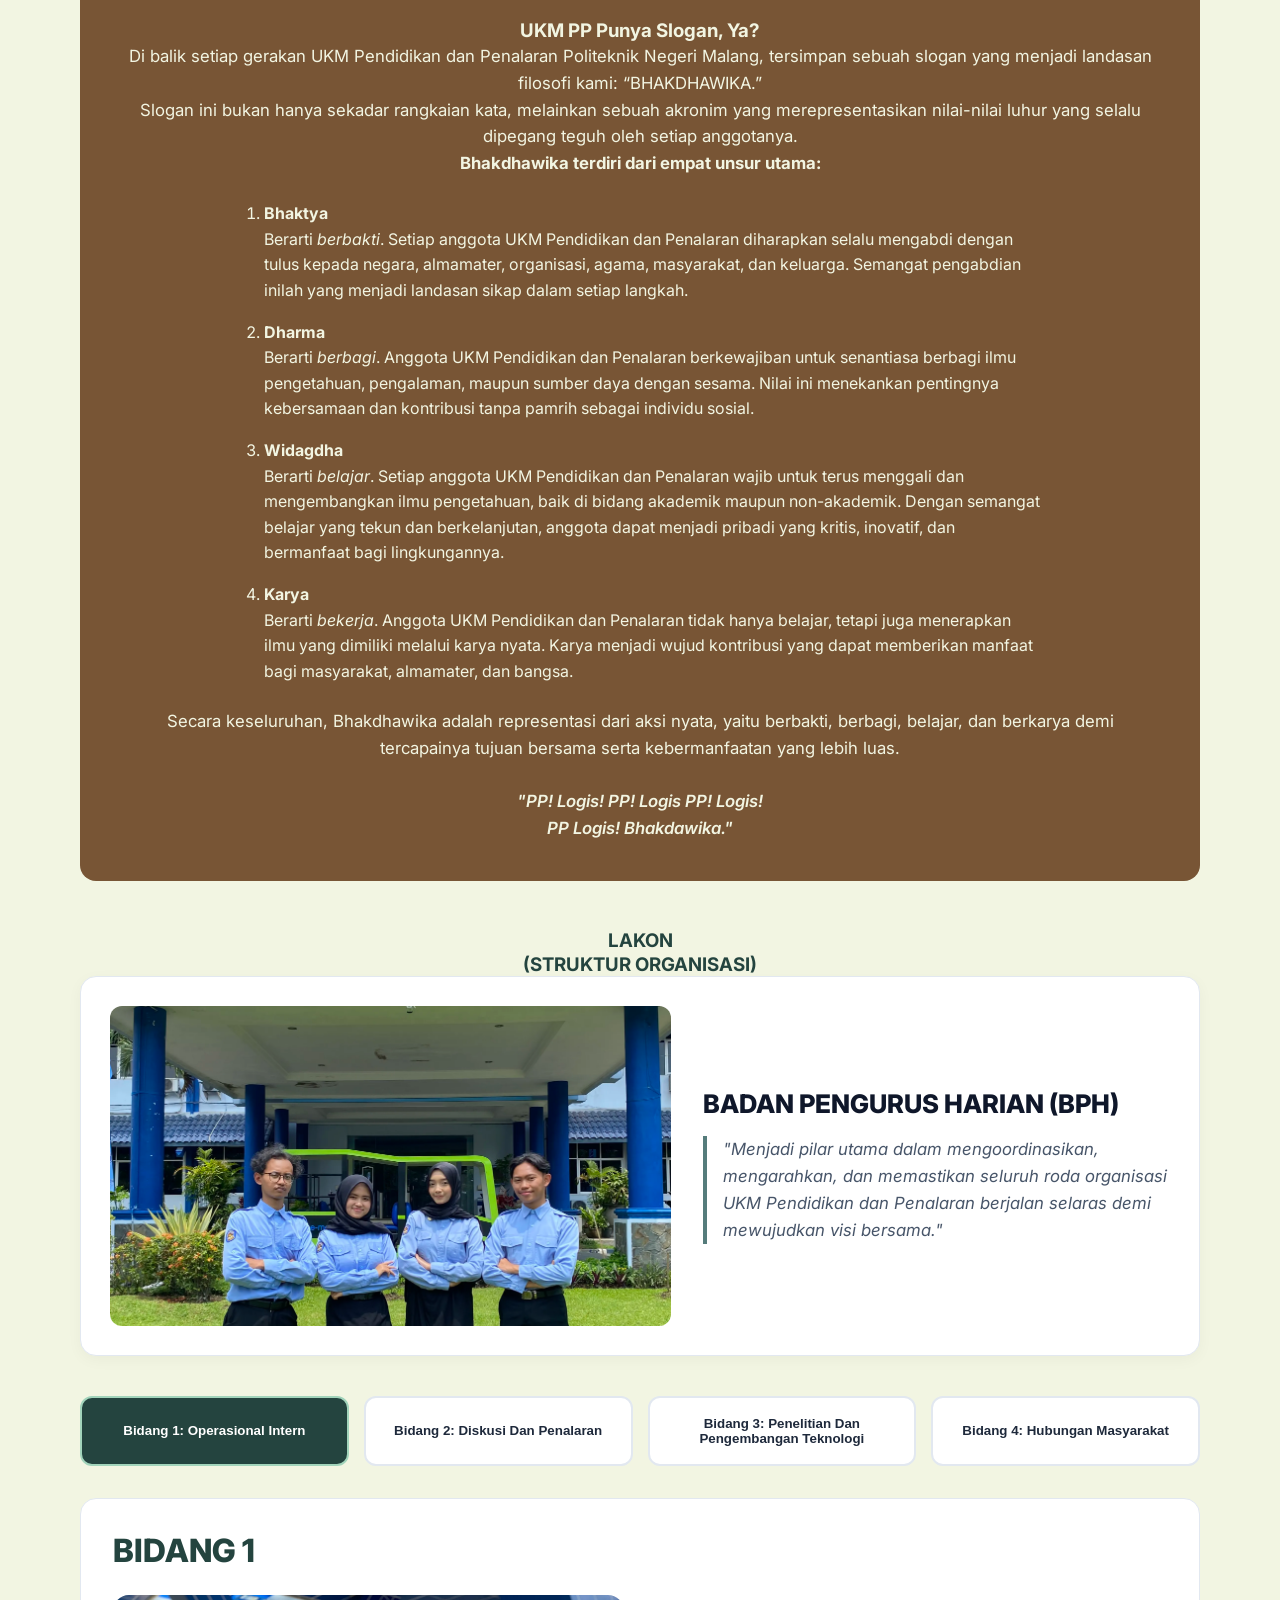
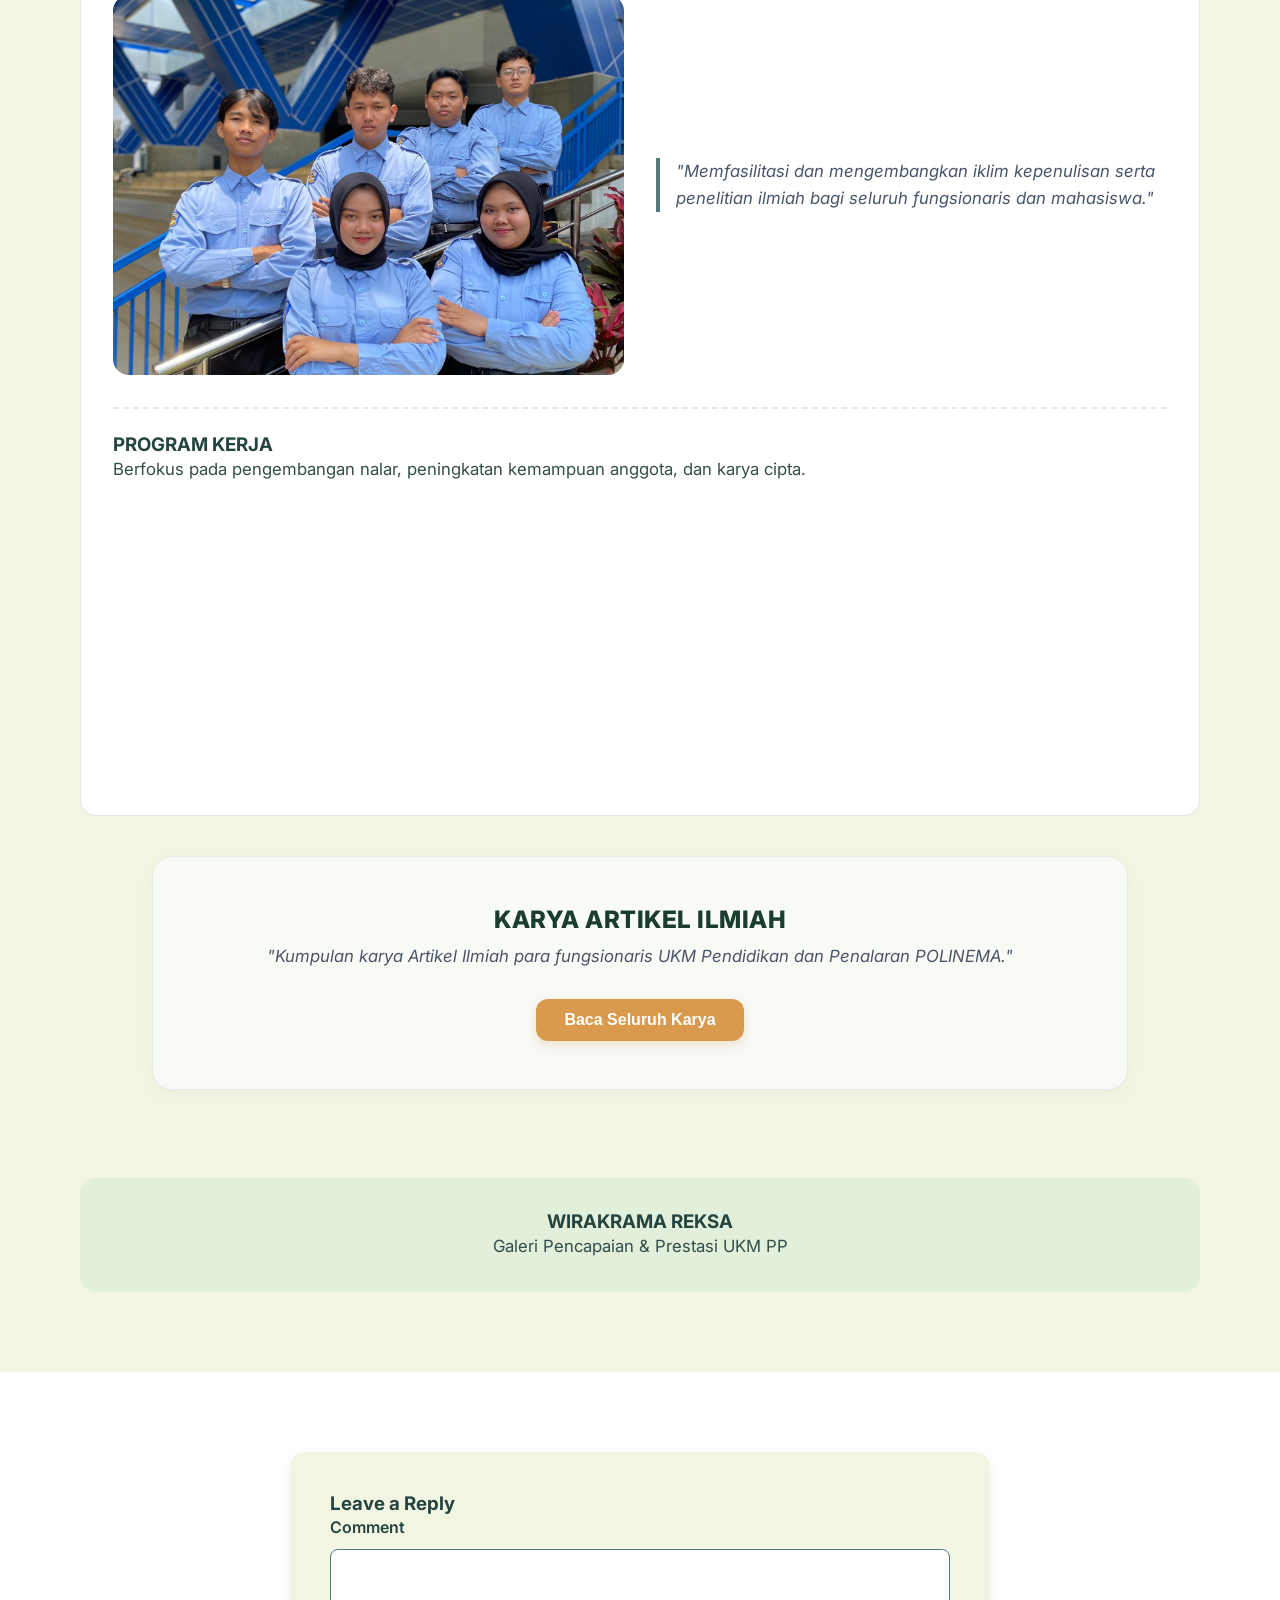
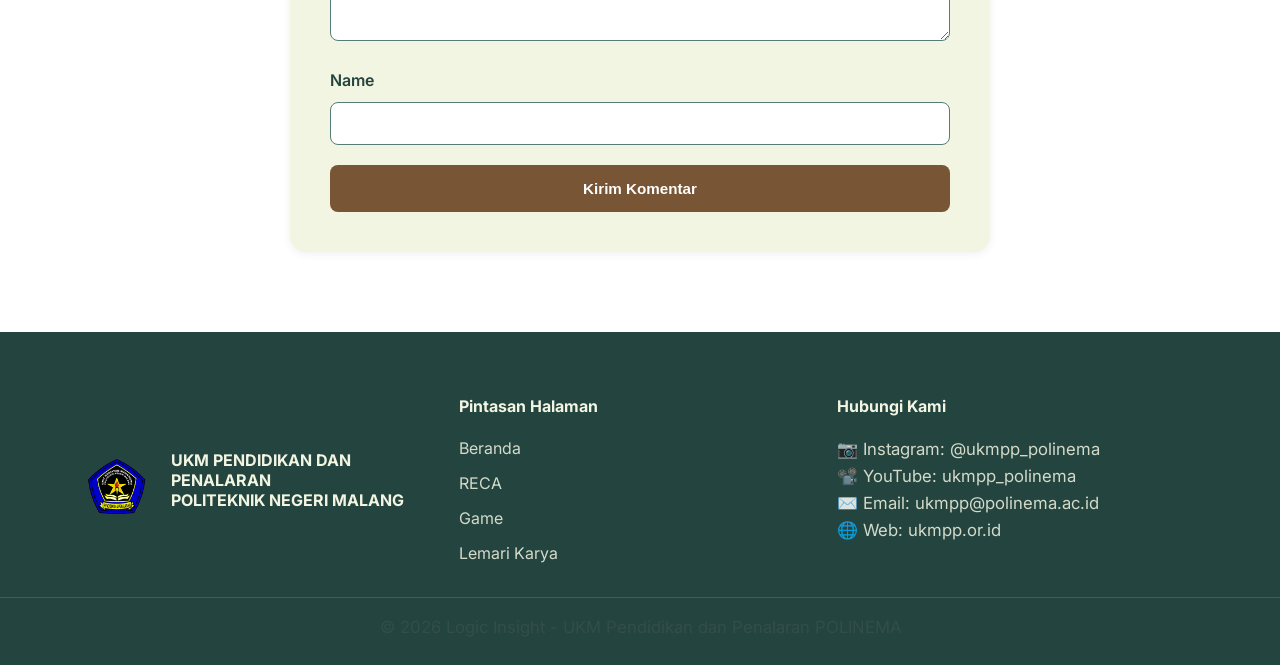
==== commit bb7ecadb: "add segmen artikel ilmiah" ====
--- a/index.html
+++ b/index.html
@@ -538,6 +538,59 @@
             </div>
           </div>
 
+          <!-- ==========================================================================
+     SEGMEN KARYA ARTIKEL ILMIAH (MINIMALIS KARTU / LOKA KARYA STYLE)
+     ========================================================================== -->
+          <section id="artikel-ilmiah" class="artikel-section">
+            <div class="container">
+              <div class="artikel-card-minimal">
+                <h3 class="artikel-title">KARYA ARTIKEL ILMIAH</h3>
+                <p id="artikelDeskripsi" class="artikel-subtitle">
+                  "Kompilasi Tulis & Gagasan Ilmiah UKM Pendidikan dan
+                  Penalaran"
+                </p>
+                <button class="btn-primary" onclick="bukaModalArtikel()">
+                  Baca Seluruh Karya
+                </button>
+              </div>
+            </div>
+          </section>
+
+          <!-- MODAL POPUP ARTIKEL ILMIAH -->
+          <div
+            id="artikelModal"
+            class="modal-overlay hidden"
+            aria-hidden="true"
+          >
+            <div class="modal-content">
+              <div class="modal-header">
+                <div class="modal-title-box">
+                  <span class="modal-badge">Artikel Ilmiah</span>
+                  <h3 id="modalArtikelJudul">Artikel Ilmiah</h3>
+                </div>
+                <button class="btn-close" onclick="tutupModalArtikel()">
+                  &times;
+                </button>
+              </div>
+
+              <div class="modal-pdf-wrapper">
+                <div class="pdf-container">
+                  <iframe
+                    id="modalArtikelPdfFrame"
+                    src=""
+                    type="application/pdf"
+                  ></iframe>
+                </div>
+              </div>
+
+              <div class="modal-footer">
+                <button onclick="tutupModalArtikel()" class="btn-secondary">
+                  Tutup
+                </button>
+              </div>
+            </div>
+          </div>
+
           <!-- Section Prestasi -->
           <div class="prestasi-section text-center">
             <h3>WIRAKRAMA REKSA</h3>
--- a/assets/css/style.css
+++ b/assets/css/style.css
@@ -1030,6 +1030,58 @@
   flex: 3;
 }
 
+/* ==========================================================================
+   STYLE KARYA ARTIKEL ILMIAH (LOKA KARYA STYLE)
+   ========================================================================== */
+
+.artikel-section {
+  padding: 40px 0;
+}
+
+.artikel-card-minimal {
+  background-color: #f8faf6; /* Warna latar bersih senada dengan Loka Karya */
+  border-radius: 20px;
+  padding: 3rem 2rem;
+  text-align: center;
+  box-shadow: 0 4px 20px rgba(0, 0, 0, 0.03);
+  border: 1px solid rgba(40, 75, 56, 0.08);
+  max-width: 1000px;
+  margin: 0 auto;
+}
+
+.artikel-title {
+  font-size: 1.5rem;
+  font-weight: 800;
+  color: #1b3d2f;
+  letter-spacing: 0.5px;
+  margin-bottom: 0.5rem;
+}
+
+.artikel-subtitle {
+  font-size: 1.05rem;
+  color: #4a5568;
+  margin-bottom: 1.8rem;
+  font-style: italic;
+}
+
+.artikel-card-minimal .btn-primary {
+  background-color: #d99a4e; /* Warna oranye/cokelat keemasan sesuai tombol Loka Karya */
+  color: #ffffff;
+  padding: 12px 28px;
+  font-size: 1rem;
+  font-weight: 700;
+  border-radius: 12px;
+  border: none;
+  cursor: pointer;
+  transition: all 0.25s ease;
+  box-shadow: 0 4px 12px rgba(217, 154, 78, 0.25);
+}
+
+.artikel-card-minimal .btn-primary:hover {
+  background-color: #c4863c;
+  transform: translateY(-2px);
+}
+
 .prestasi-section {
   text-align: center;
   margin-top: 3rem;
@@ -1282,4 +1334,16 @@
   .pdf-container {
     height: 380px;
   }
-}
+
+  .artikel-card {
+    flex-direction: column;
+    padding: 1.5rem;
+    text-align: center;
+  }
+
+  .artikel-cover {
+    flex: 0 0 auto;
+    width: 100%;
+    max-width: 240px;
+  }
+}
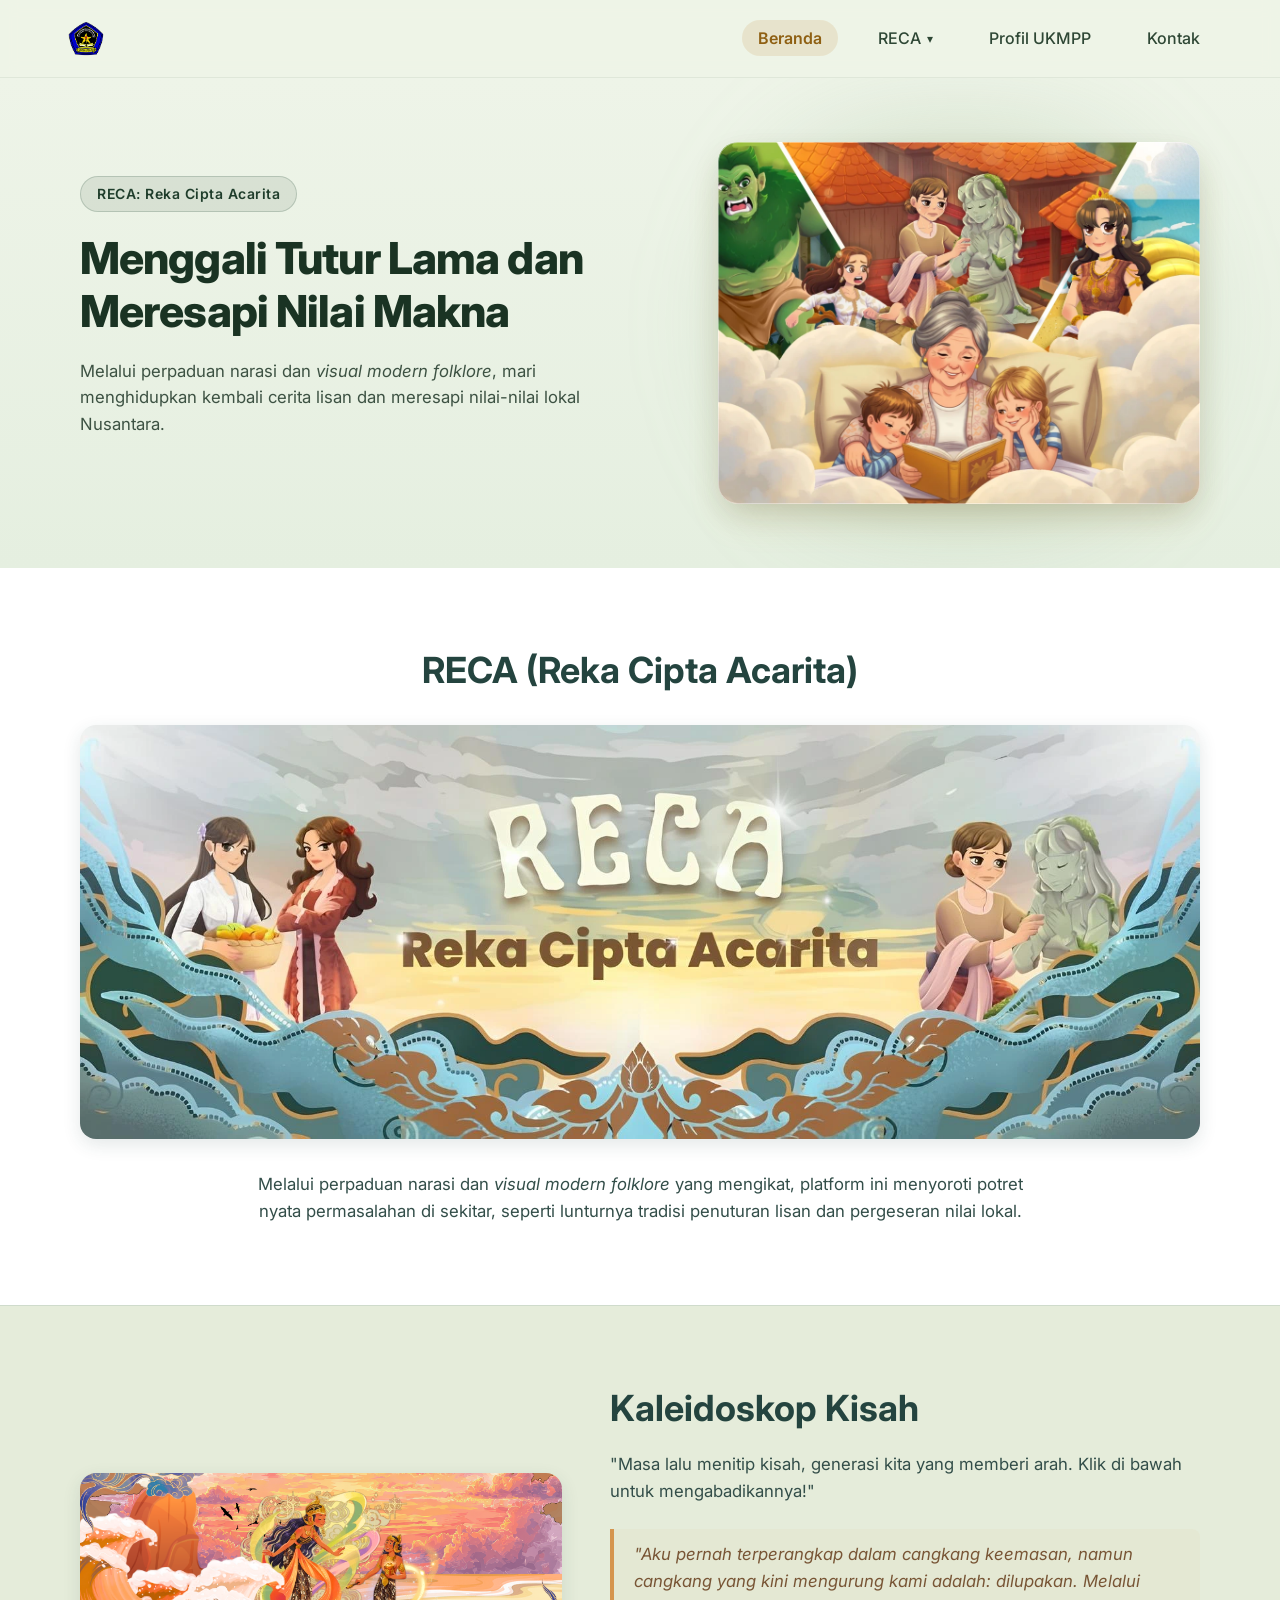
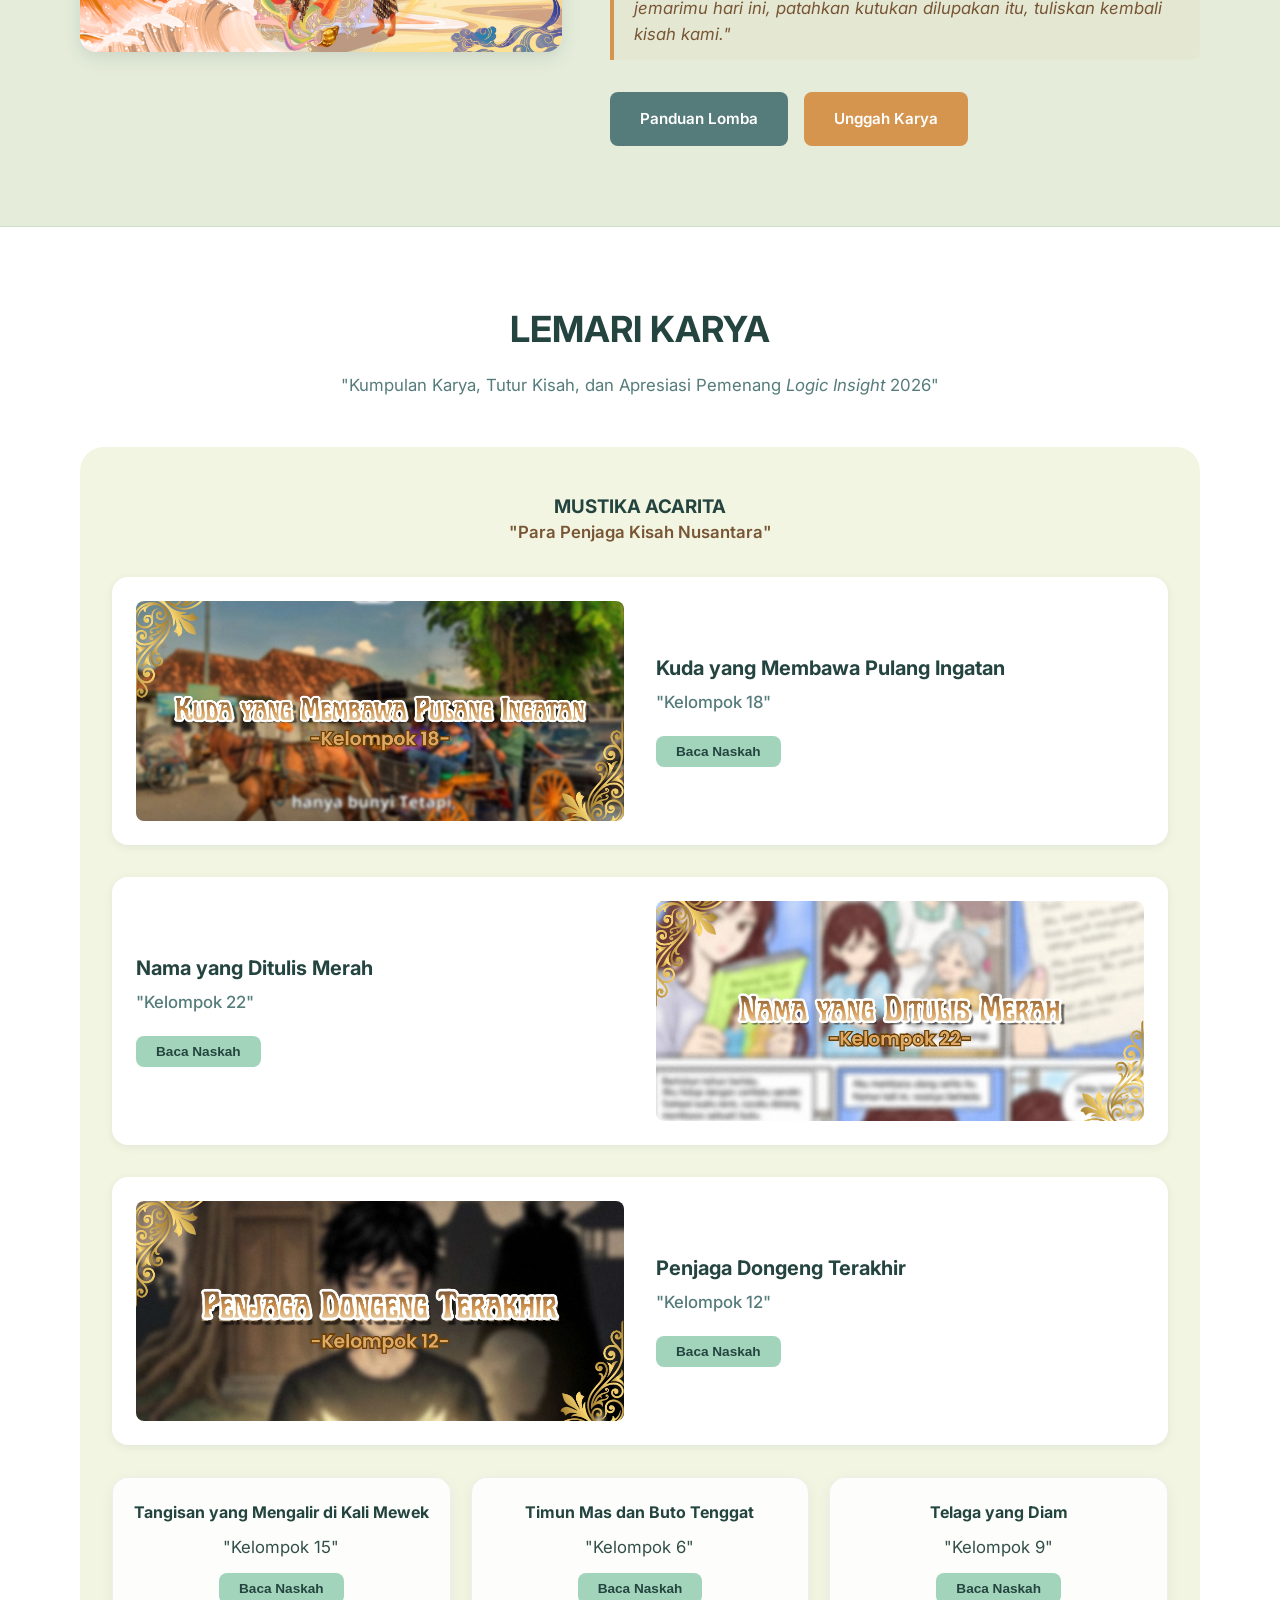
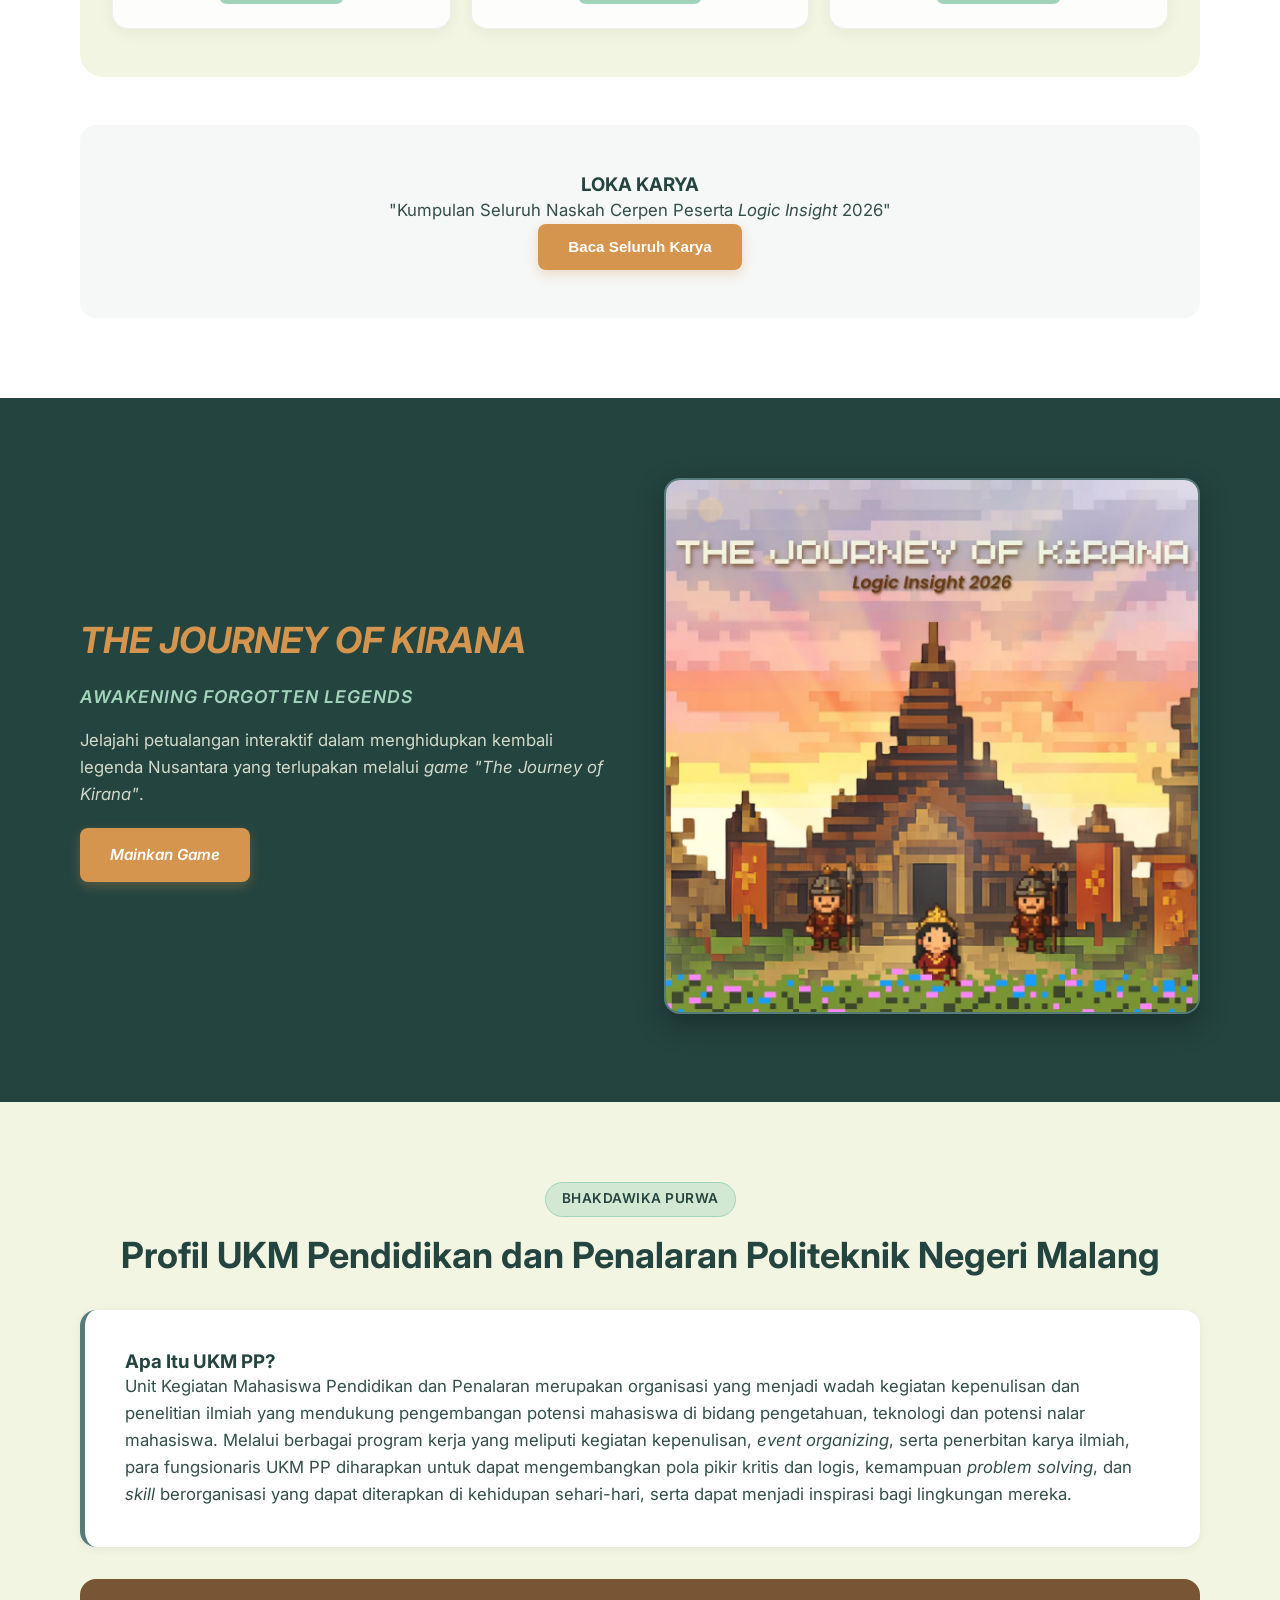
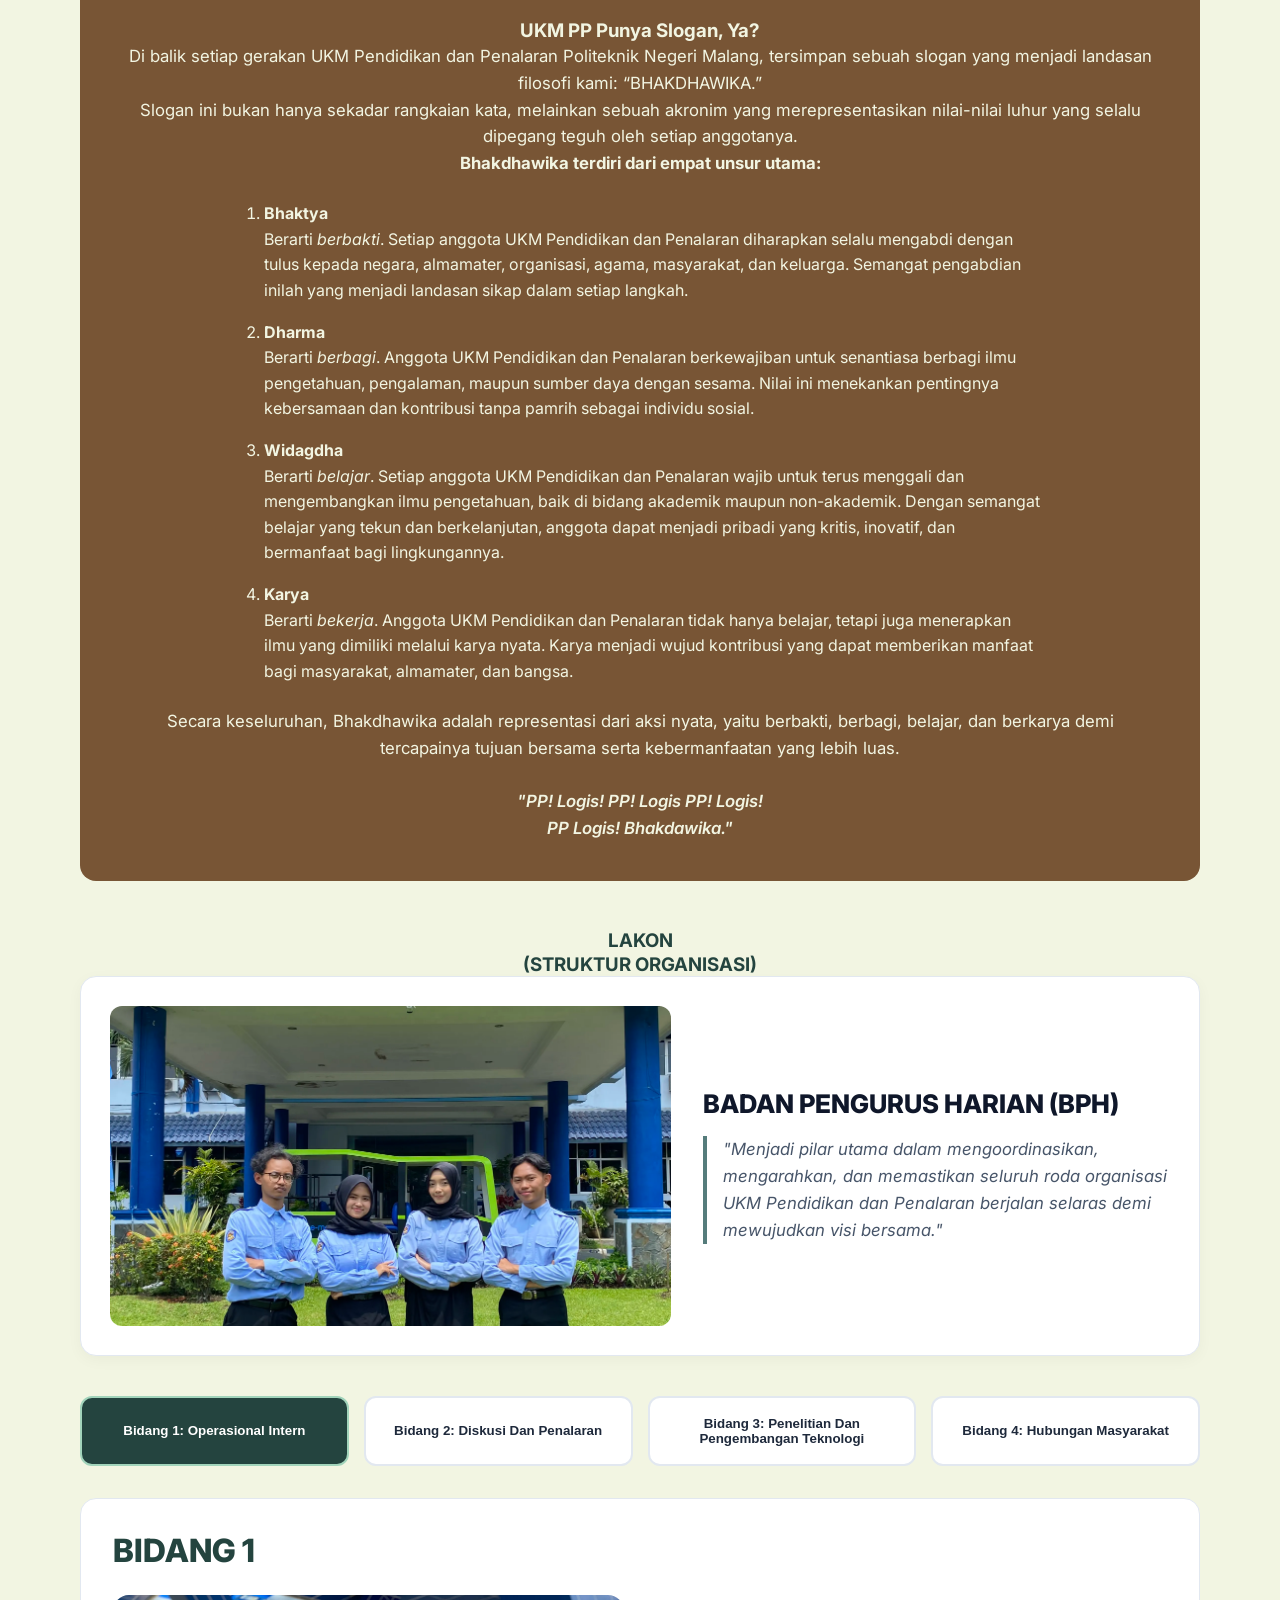
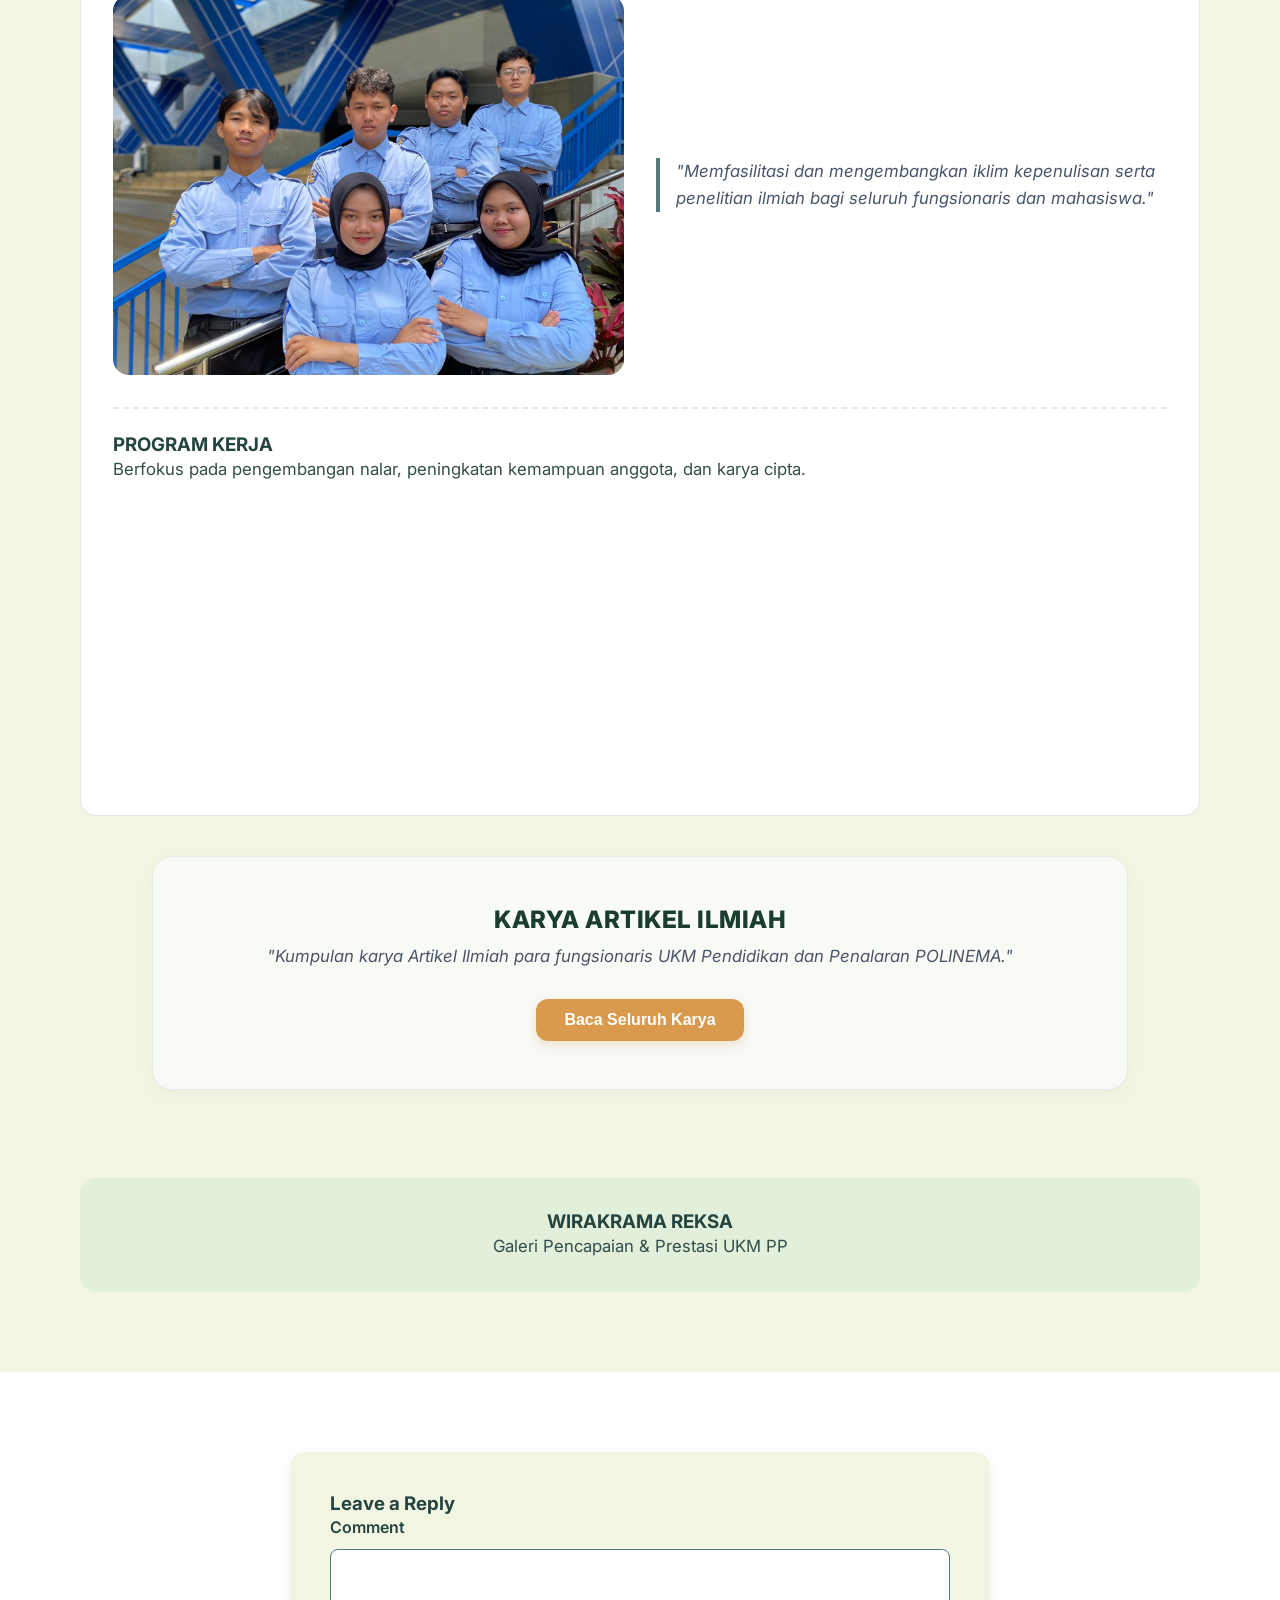
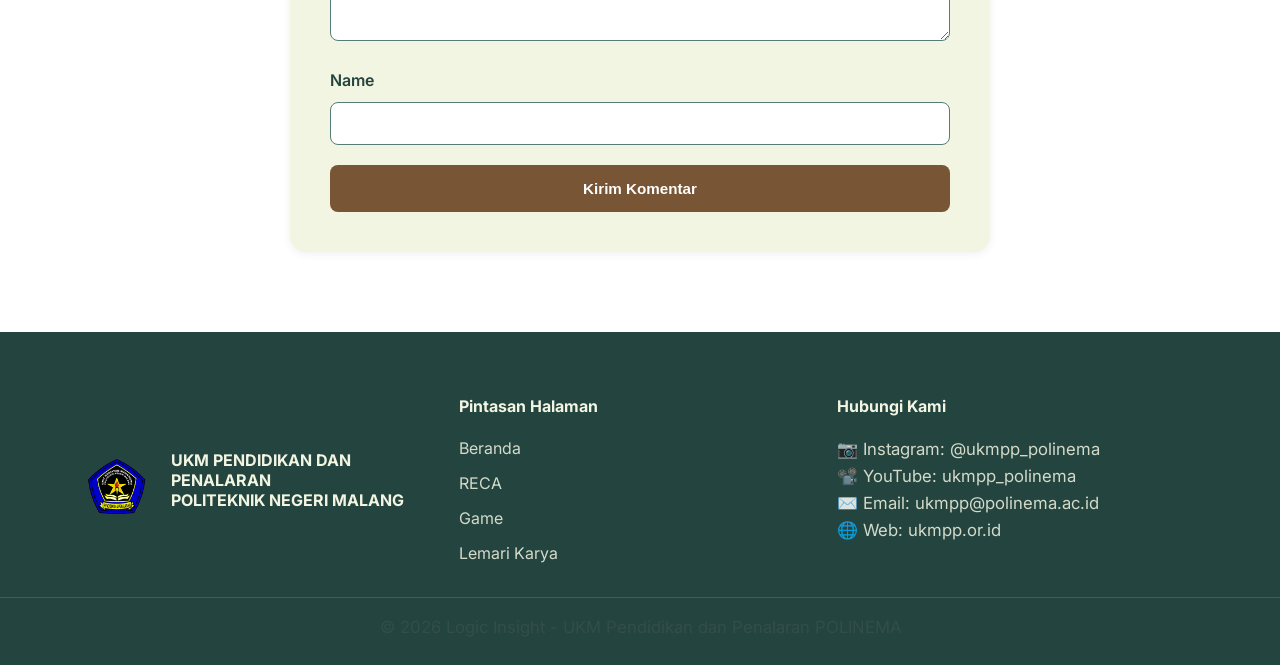
==== commit 2372f68d: "micro update" ====
--- a/index.html
+++ b/index.html
@@ -90,7 +90,7 @@
             <span class="badge">RECA: Reka Cipta Acarita</span>
             <h1>Menggali Tutur Lama dan Meresapi Nilai Makna</h1>
             <p class="description">
-              Melalui perpaduan narasi dan visual modern folklore, mari
+              Melalui perpaduan narasi dan <em>visual modern folklore</em>, mari
               menghidupkan kembali cerita lisan dan meresapi nilai-nilai lokal
               Nusantara.
             </p>
@@ -123,9 +123,10 @@
             />
           </div>
           <p class="content-text max-w-800">
-            Melalui perpaduan narasi dan visual modern folklore yang mengikat,
-            platform ini menyoroti potret nyata permasalahan di sekitar, seperti
-            lunturnya tradisi penuturan lisan dan pergeseran nilai lokal.
+            Melalui perpaduan narasi dan <em>visual modern folklore</em> yang
+            mengikat, platform ini menyoroti potret nyata permasalahan di
+            sekitar, seperti lunturnya tradisi penuturan lisan dan pergeseran
+            nilai lokal.
           </p>
         </div>
       </section>
@@ -177,7 +178,8 @@
         <div class="container text-center">
           <h2>LEMARI KARYA</h2>
           <p class="section-tagline">
-            "Kumpulan Karya, Tutur Kisah, dan Apresiasi Pemenang Logic Insight
+            "Kumpulan Karya, Tutur Kisah, dan Apresiasi Pemenang
+            <span>Logic Insight</span>
             2026"
           </p>
 
@@ -274,7 +276,10 @@
           <!-- LOKA KARYA -->
           <div class="loka-karya-section">
             <h3>LOKA KARYA</h3>
-            <p>"Kumpulan Seluruh Naskah Cerpen Peserta Logic Insight 2026"</p>
+            <p>
+              "Kumpulan Seluruh Naskah Cerpen Peserta
+              <em>Logic Insight</em> 2026"
+            </p>
 
             <button class="btn-primary" onclick="toggleLokaKaryaGrid()">
               Baca Seluruh Karya
@@ -343,17 +348,18 @@
       <section id="game" class="game-section">
         <div class="container game-grid">
           <div class="game-text">
-            <h2>THE JOURNEY OF KIRANA</h2>
-            <span class="sub-title">Awakening Forgotten Legends</span>
+            <h2><em>THE JOURNEY OF KIRANA</em></h2>
+            <span class="sub-title"><em>Awakening Forgotten Legends</em></span>
             <p class="description">
               Jelajahi petualangan interaktif dalam menghidupkan kembali legenda
-              Nusantara yang terlupakan melalui game "The Journey of Kirana".
+              Nusantara yang terlupakan melalui
+              <em>game "The Journey of Kirana"</em>.
             </p>
             <a
               href="https://game-seven-taupe-73.vercel.app/"
               class="btn-primary"
               target="_blank"
-              >Mainkan Game</a
+              ><em>Mainkan Game</em></a
             >
           </div>
           <div class="game-media">
@@ -384,12 +390,12 @@
               organisasi yang menjadi wadah kegiatan kepenulisan dan penelitian
               ilmiah yang mendukung pengembangan potensi mahasiswa di bidang
               pengetahuan, teknologi dan potensi nalar mahasiswa. Melalui
-              berbagai program kerja yang meliputi kegiatan kepenulisan, event
-              organizing, serta penerbitan karya ilmiah, para fungsionaris UKM
-              PP diharapkan untuk dapat mengembangkan pola pikir kritis dan
-              logis, kemampuan problem solving, dan skill berorganisasi yang
-              dapat diterapkan di kehidupan sehari-hari, serta dapat menjadi
-              inspirasi bagi lingkungan mereka.
+              berbagai program kerja yang meliputi kegiatan kepenulisan,
+              <em>event organizing</em>, serta penerbitan karya ilmiah, para
+              fungsionaris UKM PP diharapkan untuk dapat mengembangkan pola
+              pikir kritis dan logis, kemampuan <em>problem solving</em>, dan
+              <em>skill</em> berorganisasi yang dapat diterapkan di kehidupan
+              sehari-hari, serta dapat menjadi inspirasi bagi lingkungan mereka.
             </p>
           </div>
 
--- a/assets/css/style.css
+++ b/assets/css/style.css
@@ -488,9 +488,13 @@
 }
 
 .section-tagline {
-  font-style: italic;
+  font-style: normal;
   color: var(--color-ocean-patina);
   margin-bottom: 3rem;
+}
+
+.section-tagline span {
+  font-style: italic;
 }
 
 .mustika-acarita {
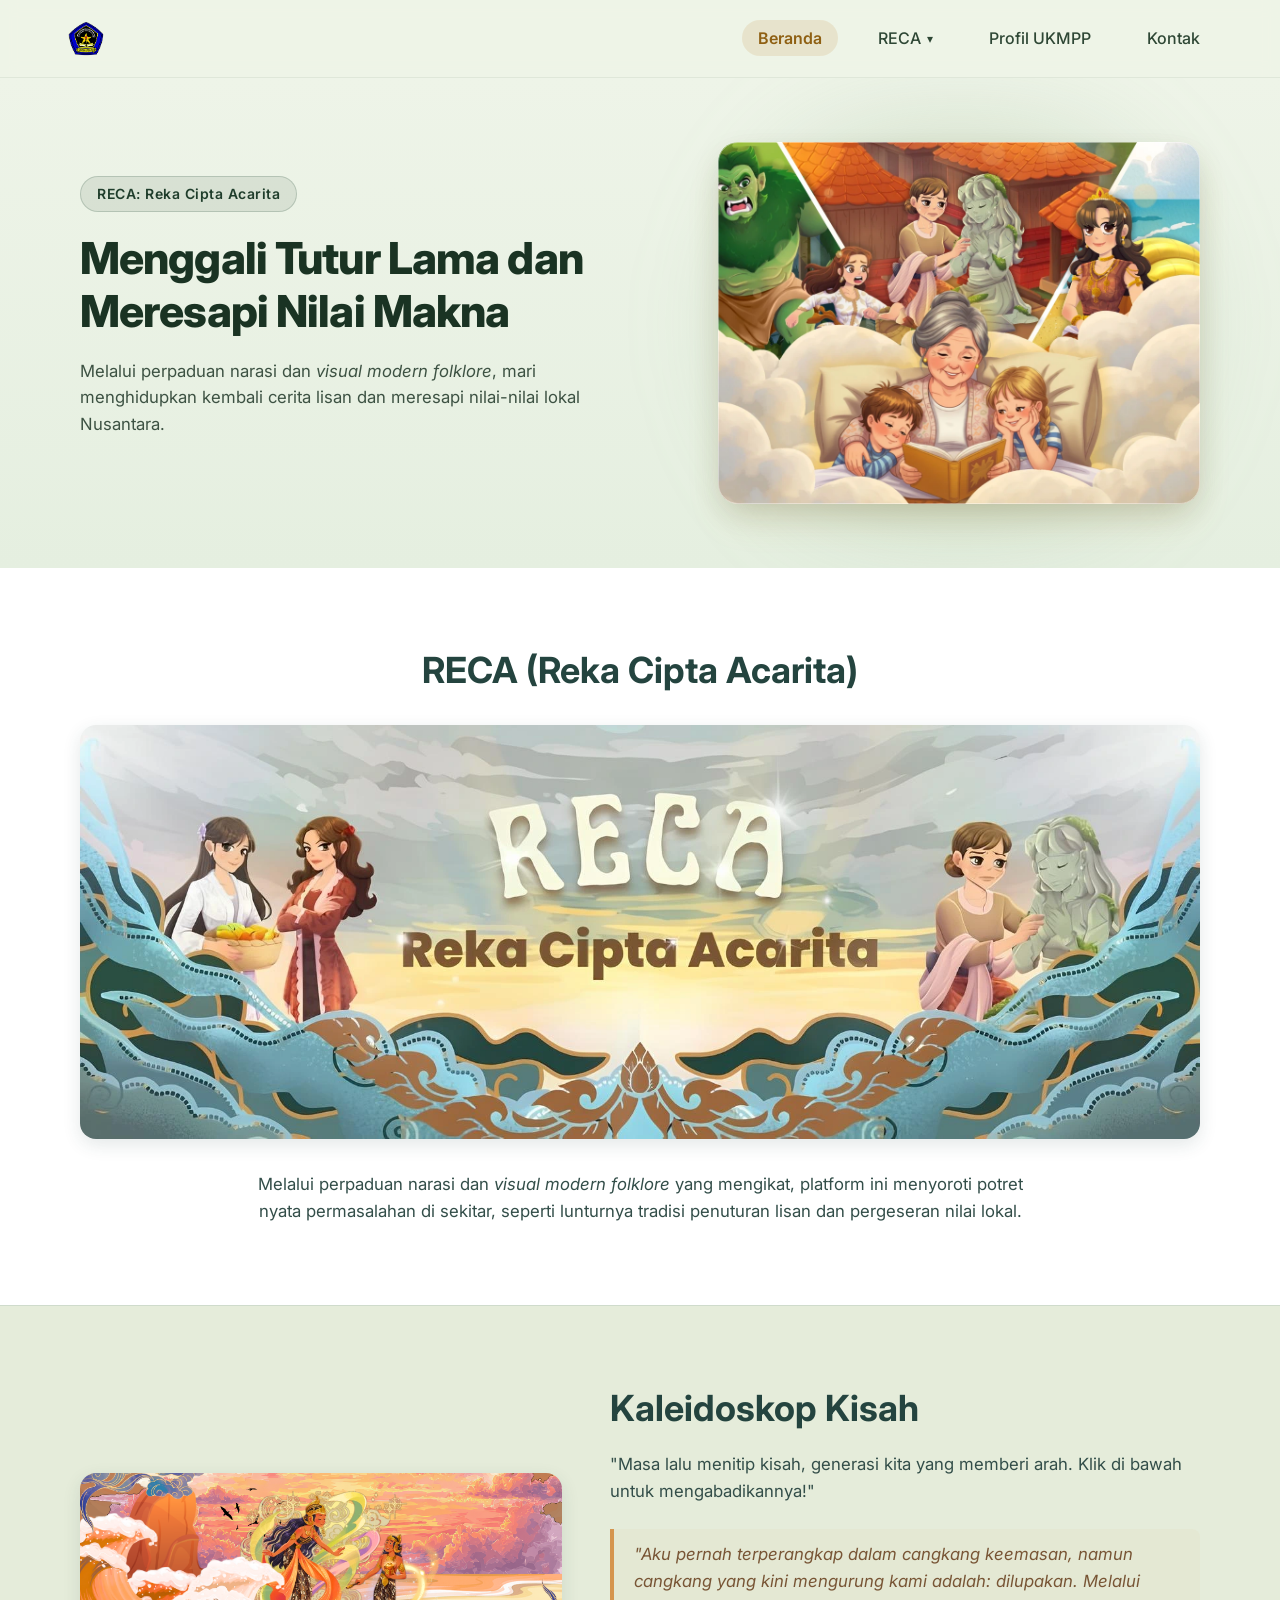
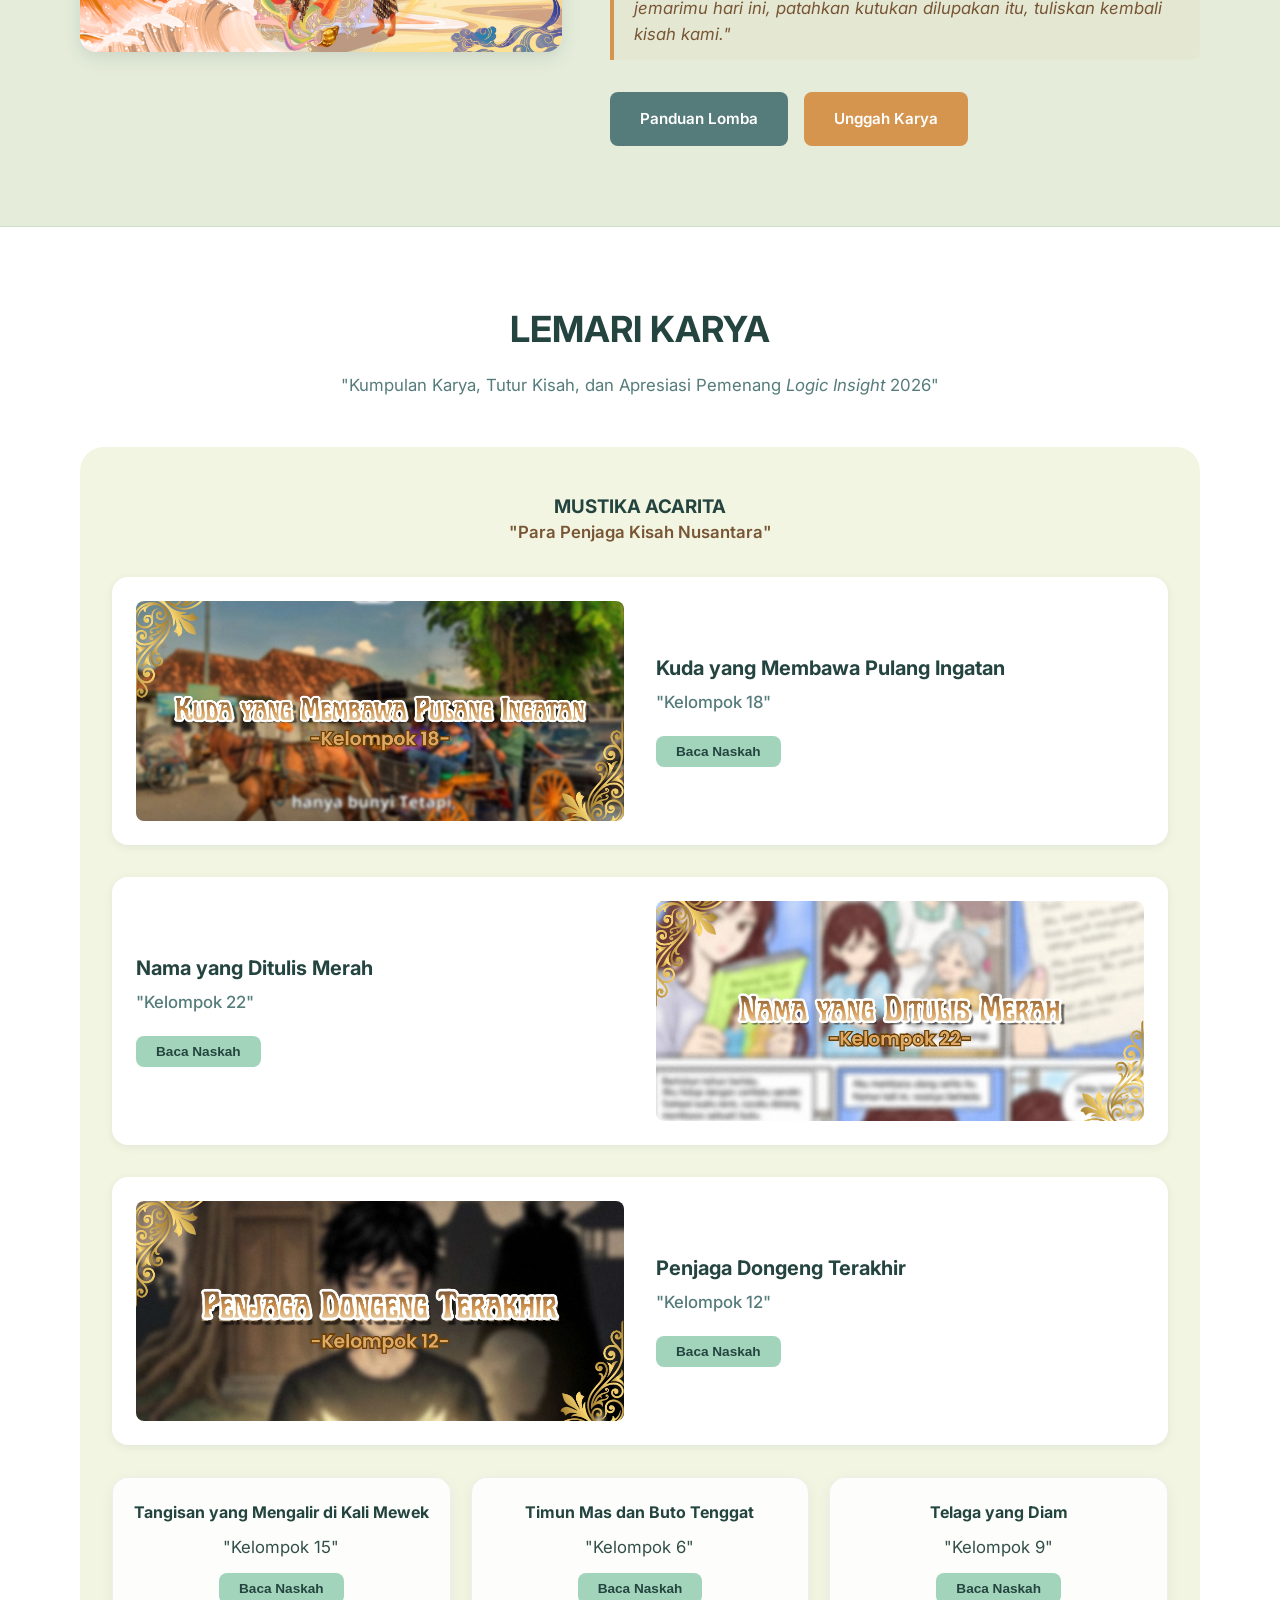
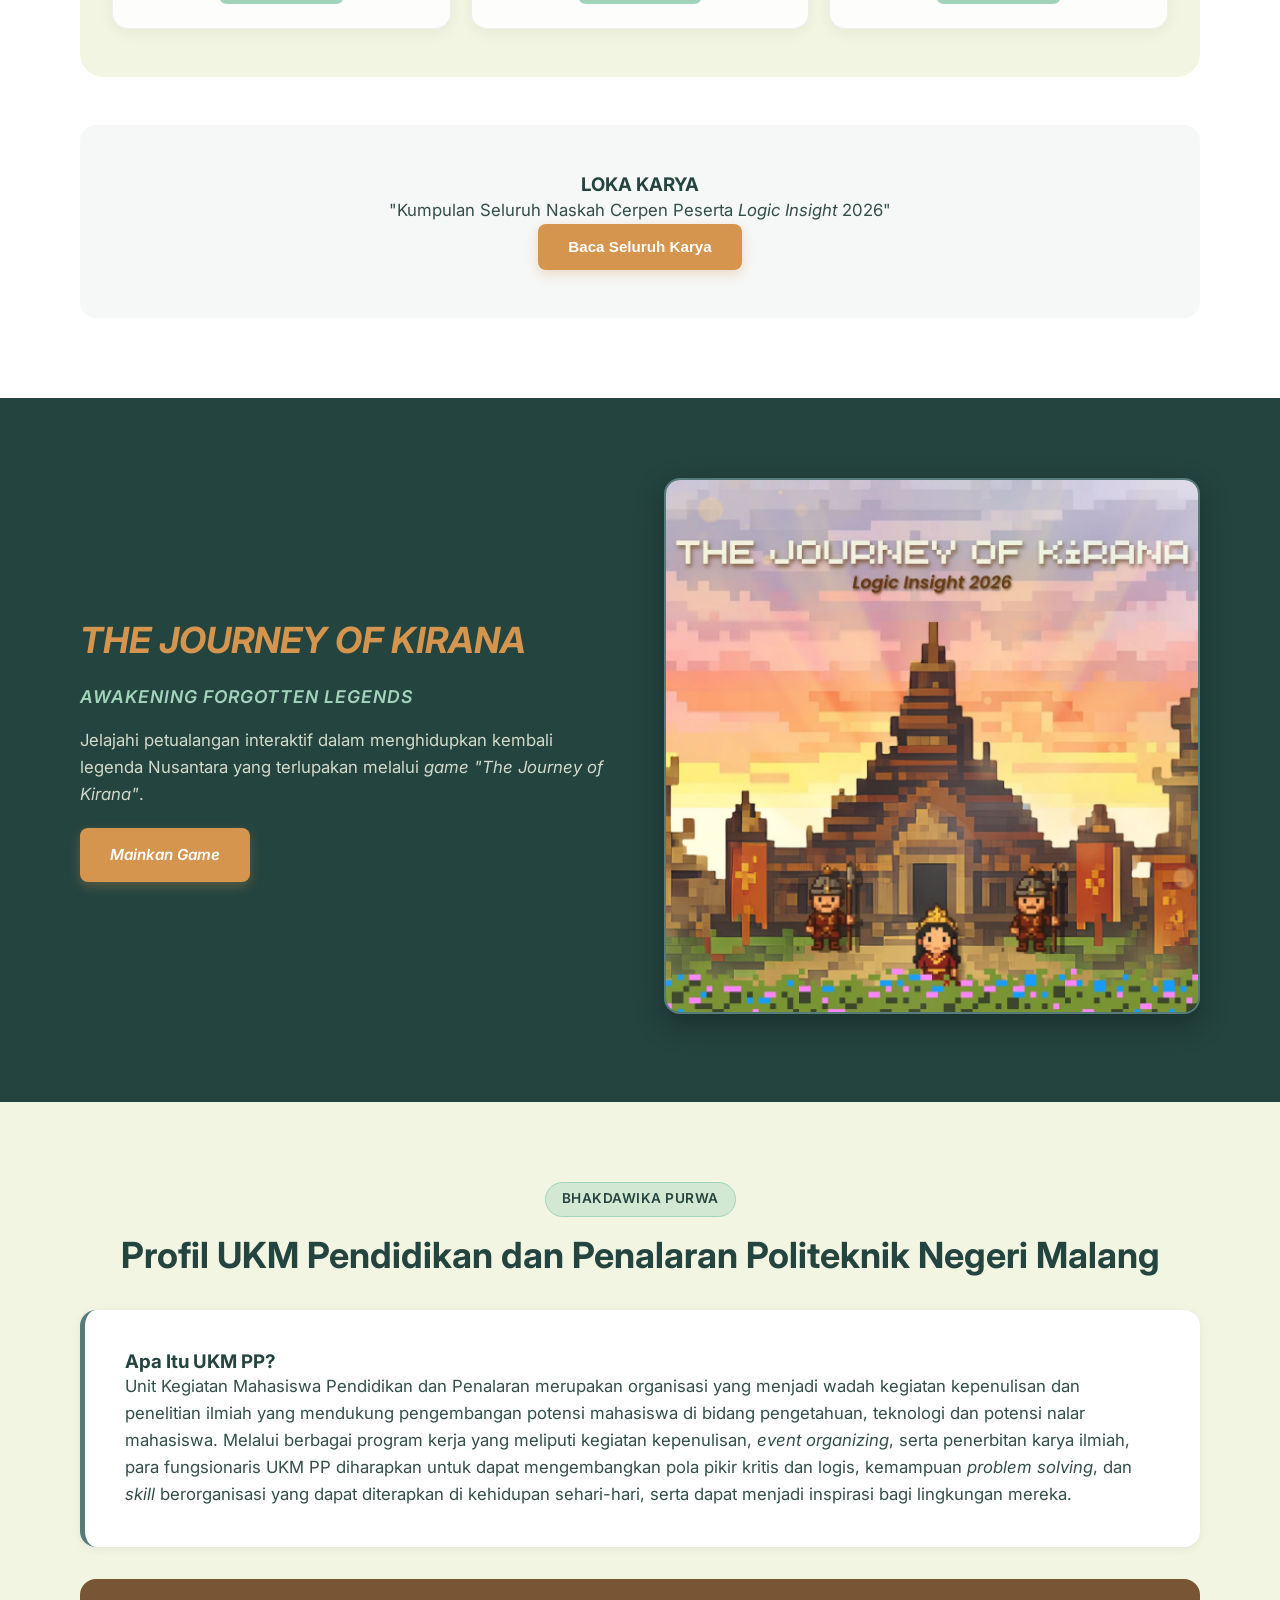
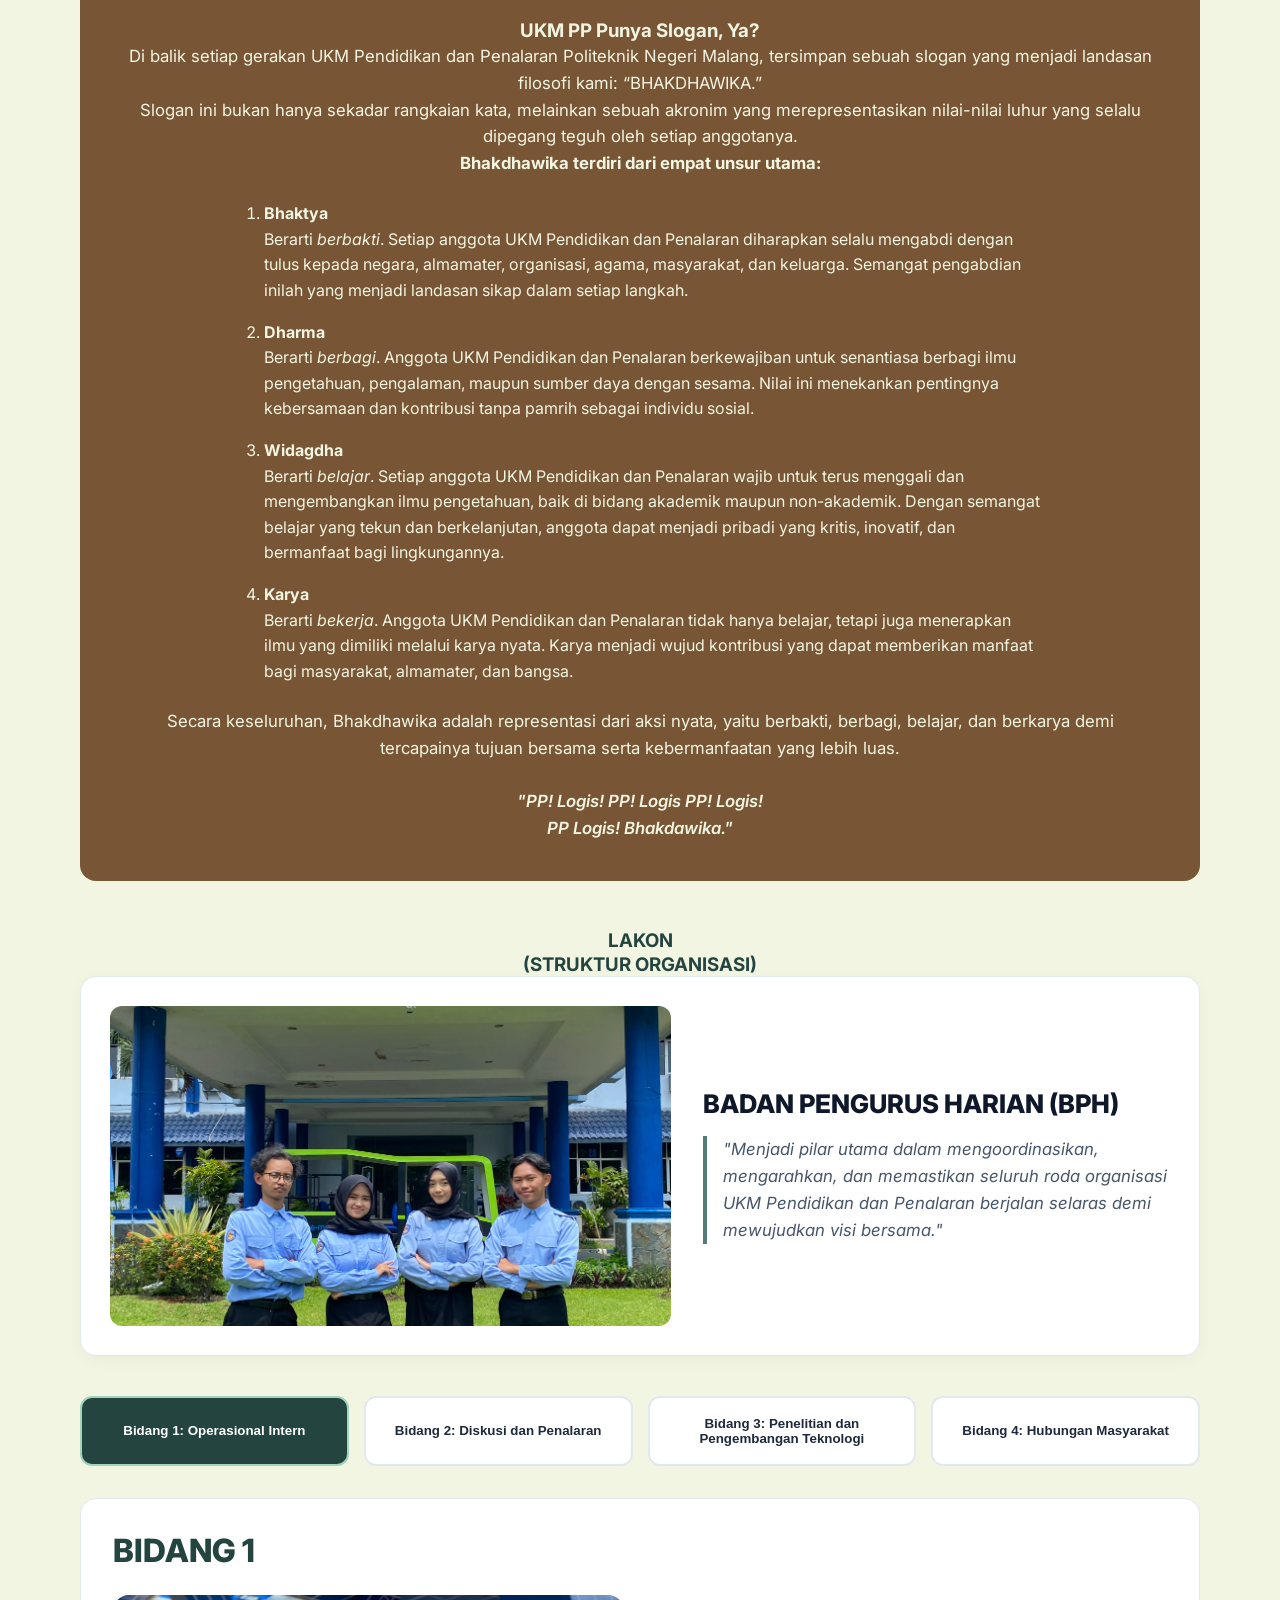
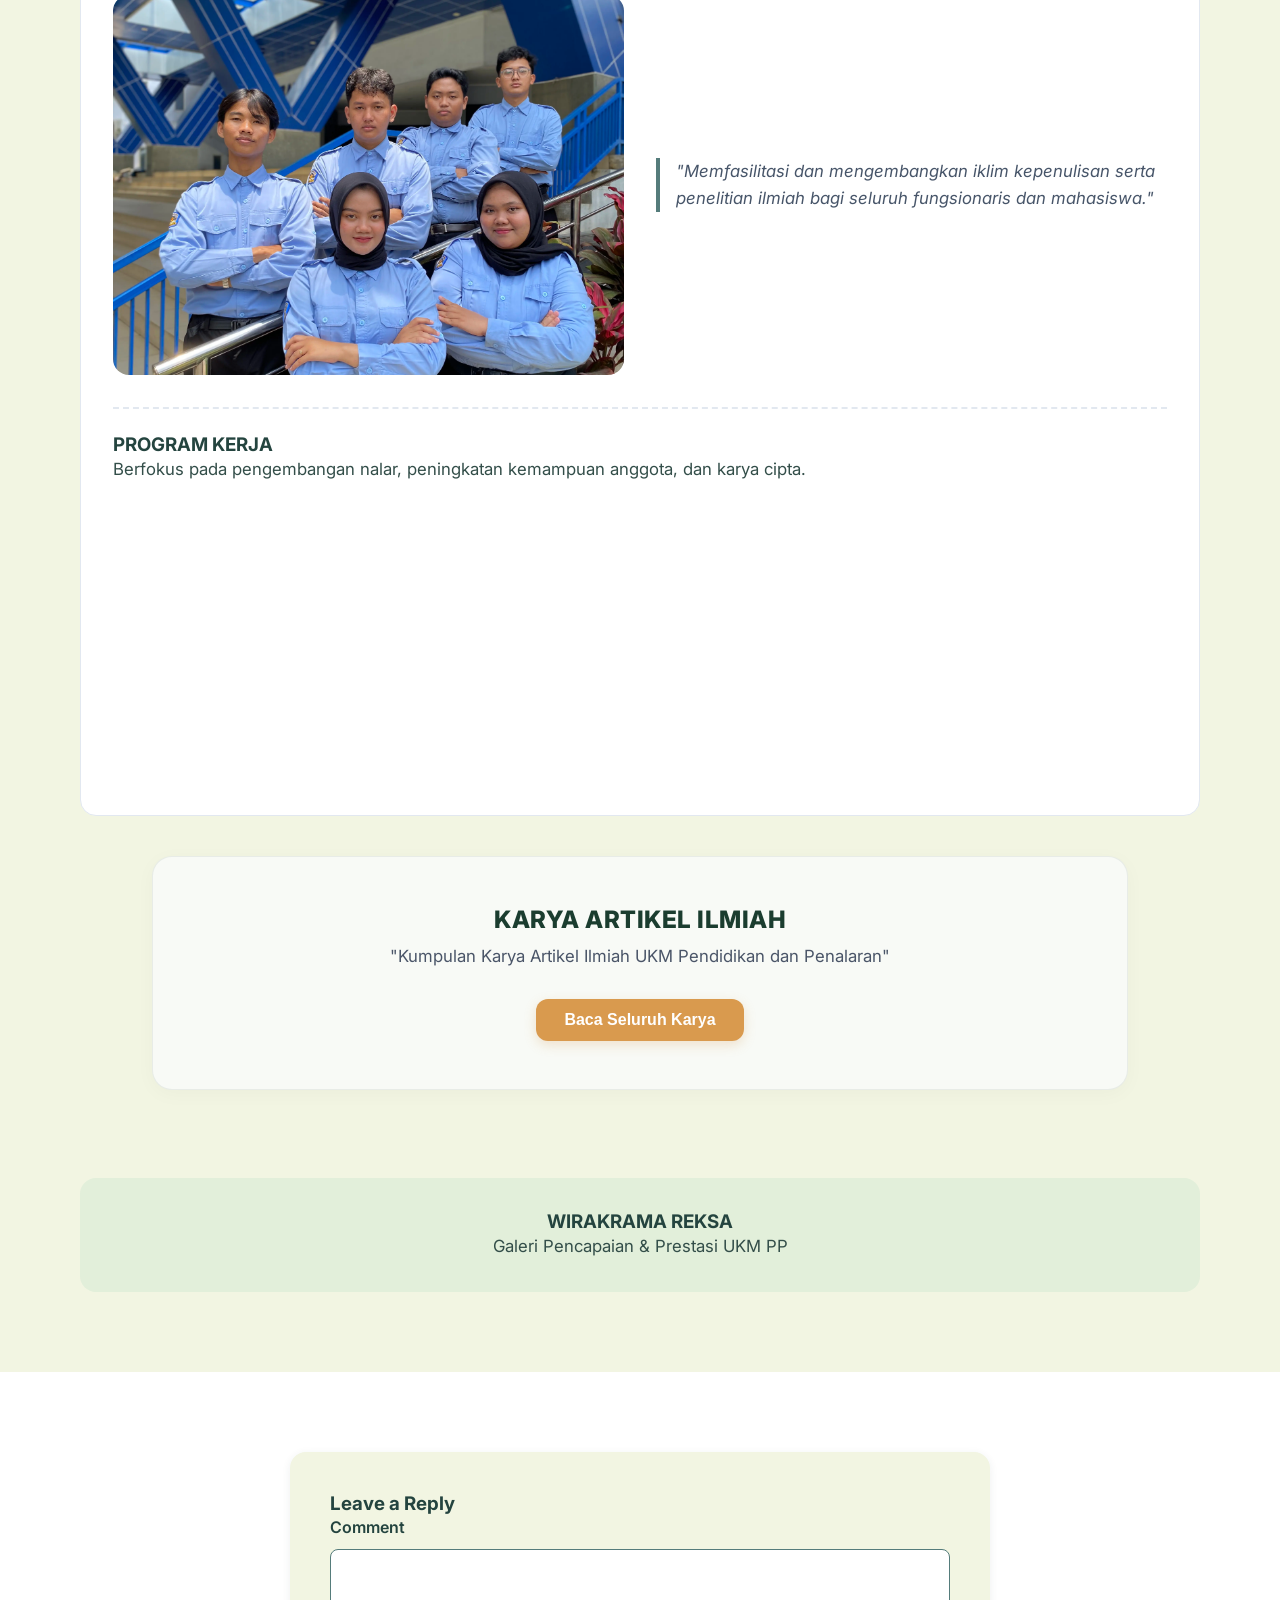
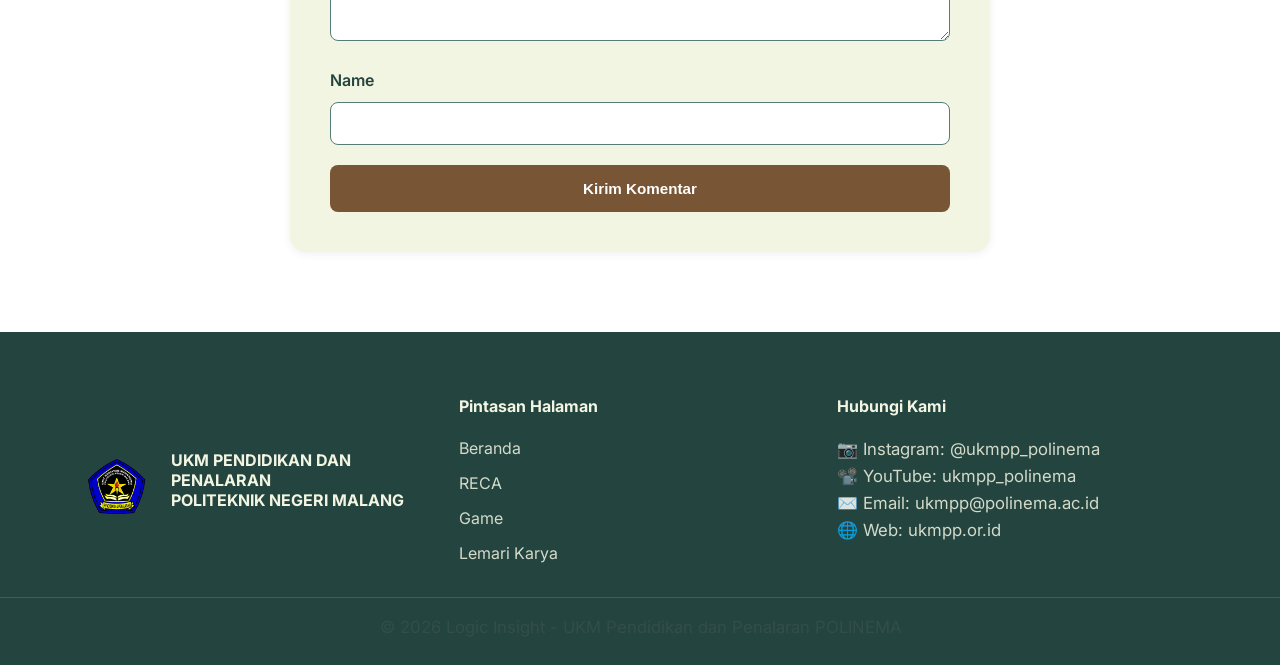
==== commit b190e4f3: "update italic" ====
--- a/index.html
+++ b/index.html
@@ -500,10 +500,10 @@
                 Bidang 1: Operasional Intern
               </button>
               <button class="bidang-card" onclick="pilihBidang(2)">
-                Bidang 2: Diskusi Dan Penalaran
+                Bidang 2: Diskusi dan Penalaran
               </button>
               <button class="bidang-card" onclick="pilihBidang(3)">
-                Bidang 3: Penelitian Dan Pengembangan Teknologi
+                Bidang 3: Penelitian dan Pengembangan Teknologi
               </button>
               <button class="bidang-card" onclick="pilihBidang(4)">
                 Bidang 4: Hubungan Masyarakat
@@ -552,7 +552,7 @@
               <div class="artikel-card-minimal">
                 <h3 class="artikel-title">KARYA ARTIKEL ILMIAH</h3>
                 <p id="artikelDeskripsi" class="artikel-subtitle">
-                  "Kompilasi Tulis & Gagasan Ilmiah UKM Pendidikan dan
+                  "Kumpulan Karya Artikel Ilmiah UKM Pendidikan dan
                   Penalaran"
                 </p>
                 <button class="btn-primary" onclick="bukaModalArtikel()">
--- a/assets/css/style.css
+++ b/assets/css/style.css
@@ -1065,7 +1065,6 @@
   font-size: 1.05rem;
   color: #4a5568;
   margin-bottom: 1.8rem;
-  font-style: italic;
 }
 
 .artikel-card-minimal .btn-primary {
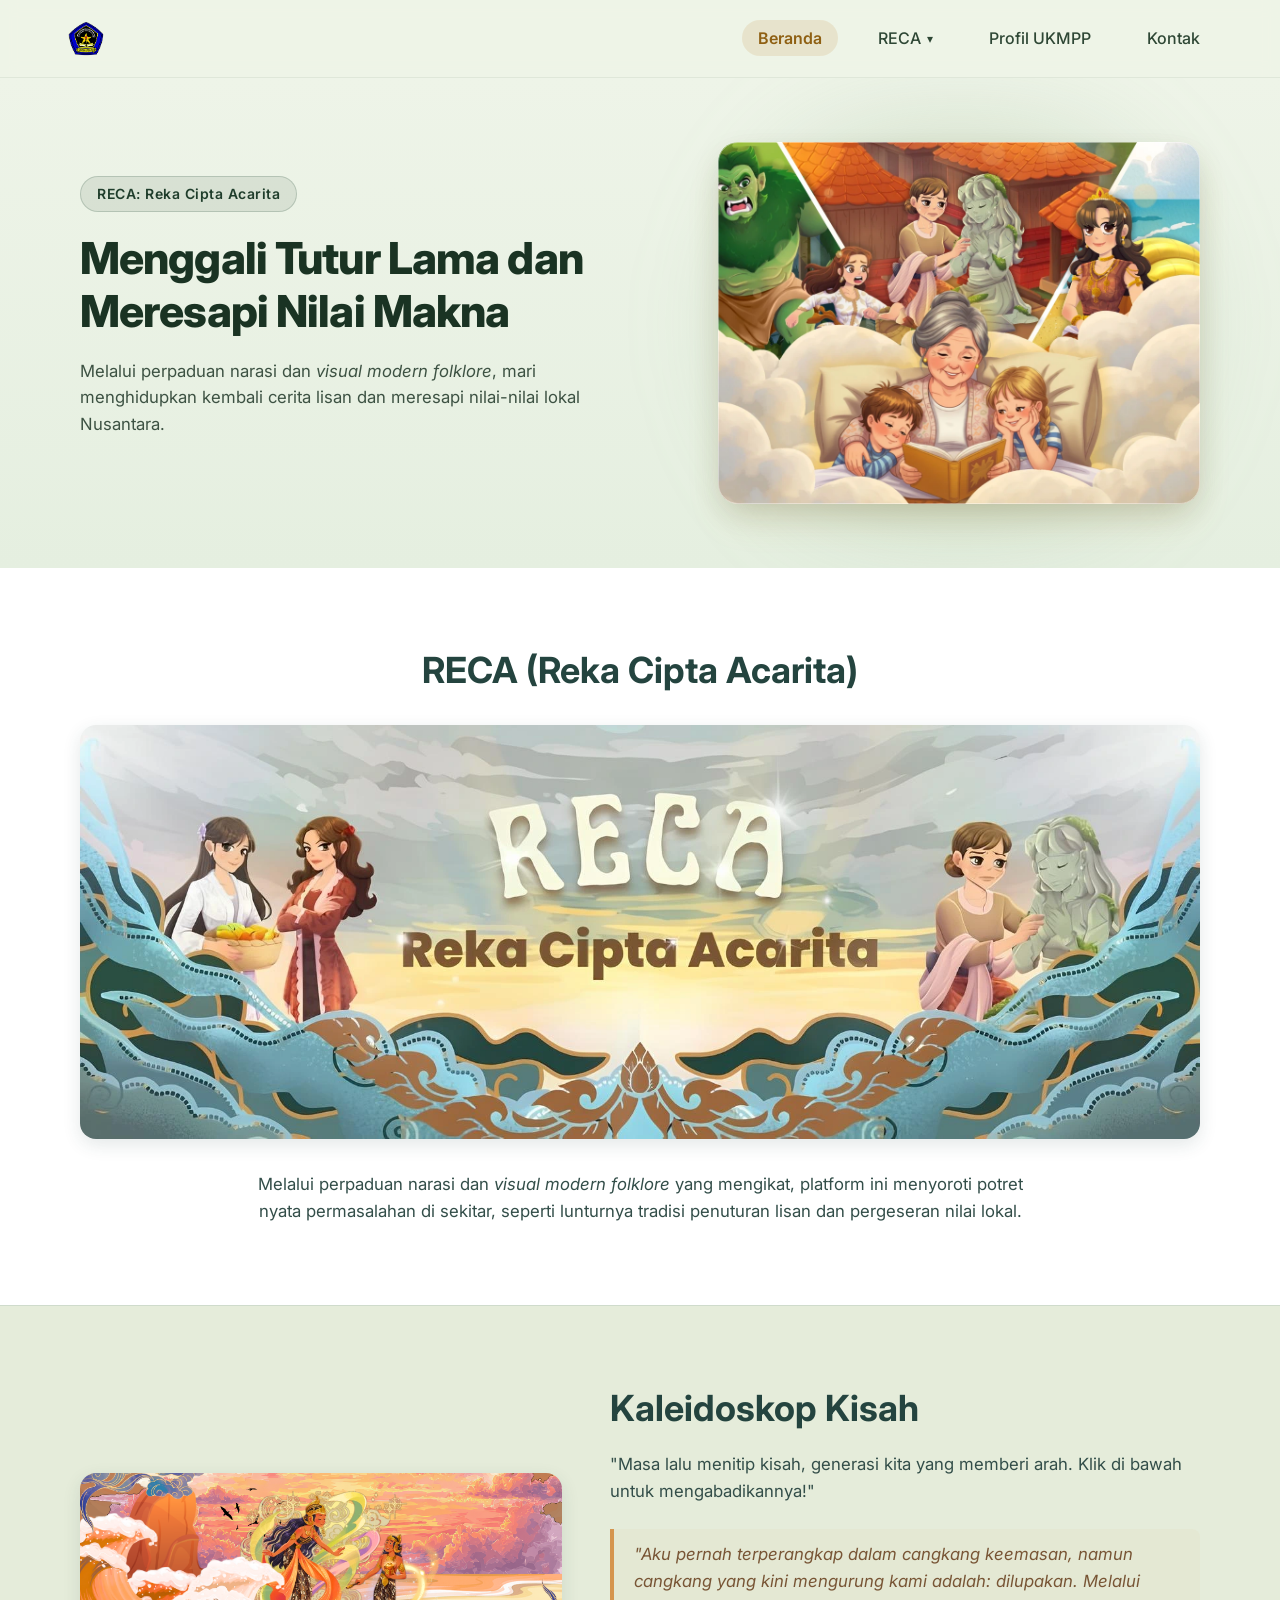
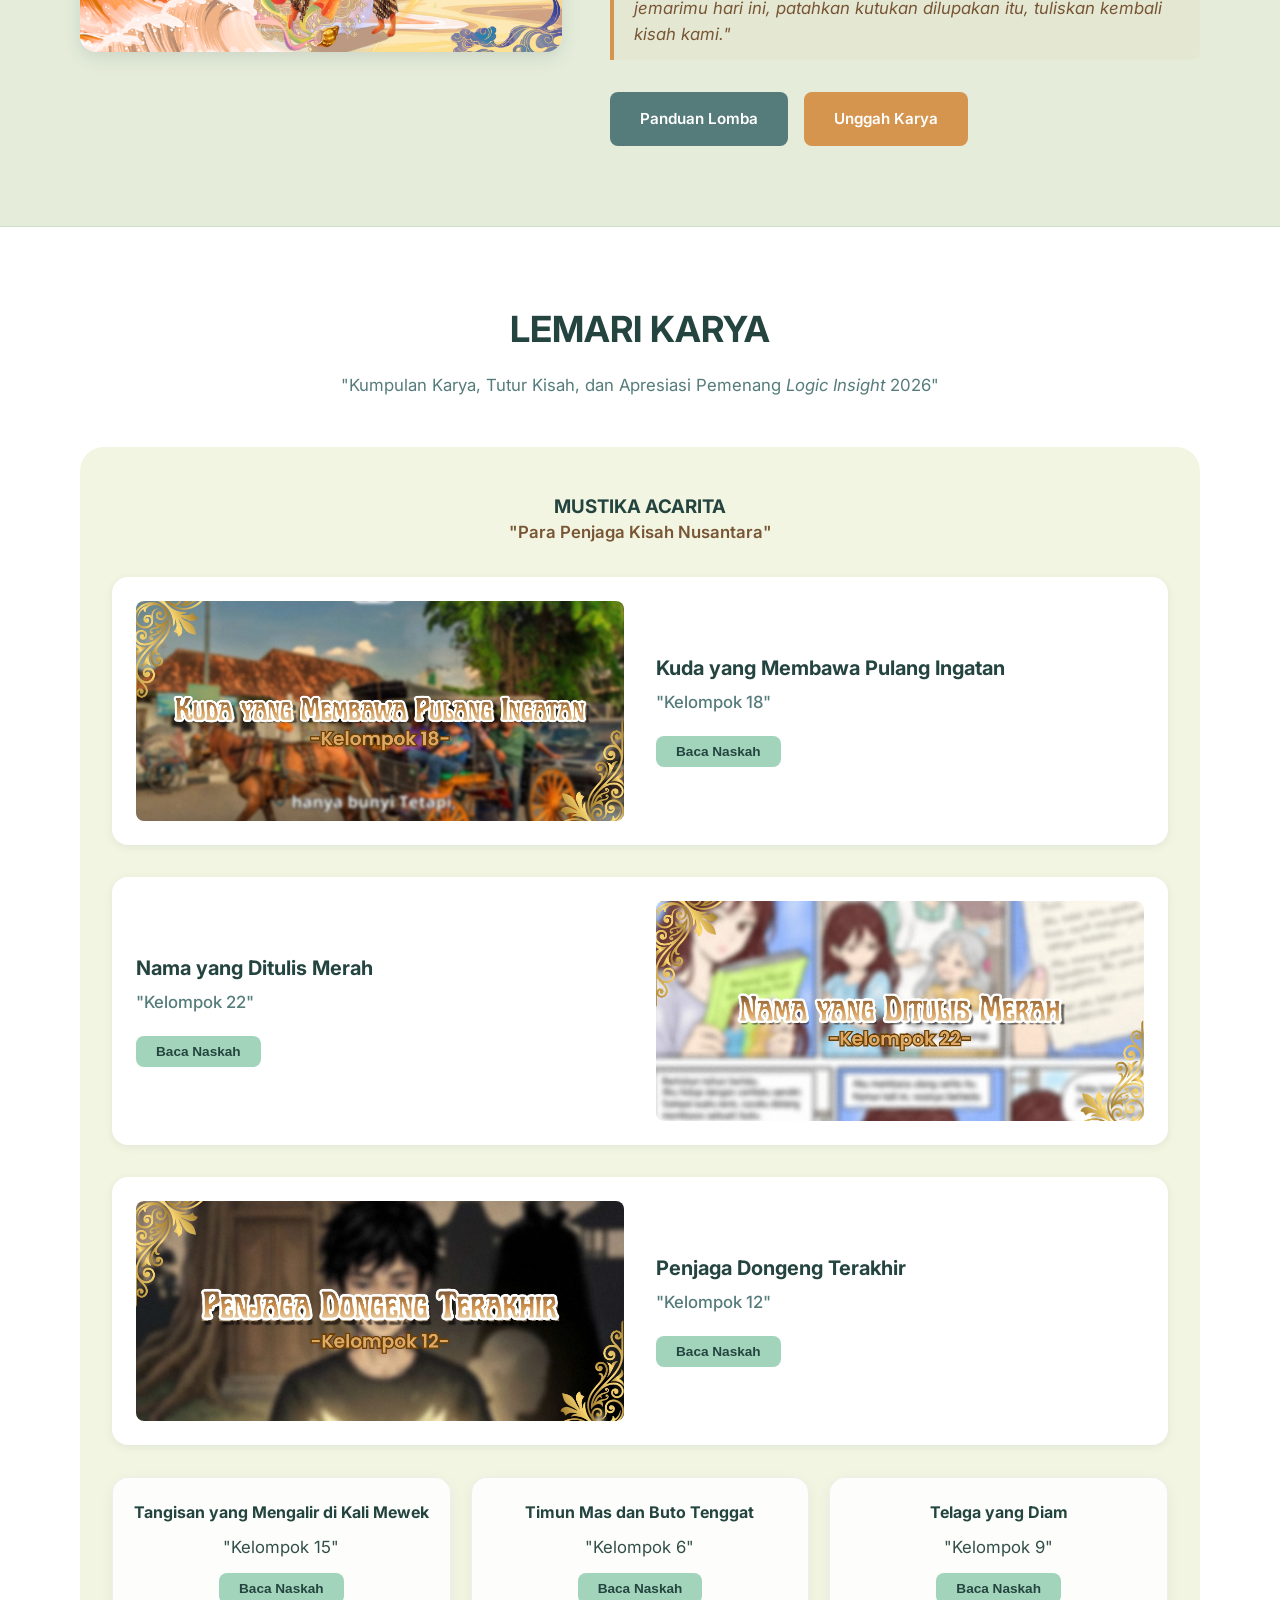
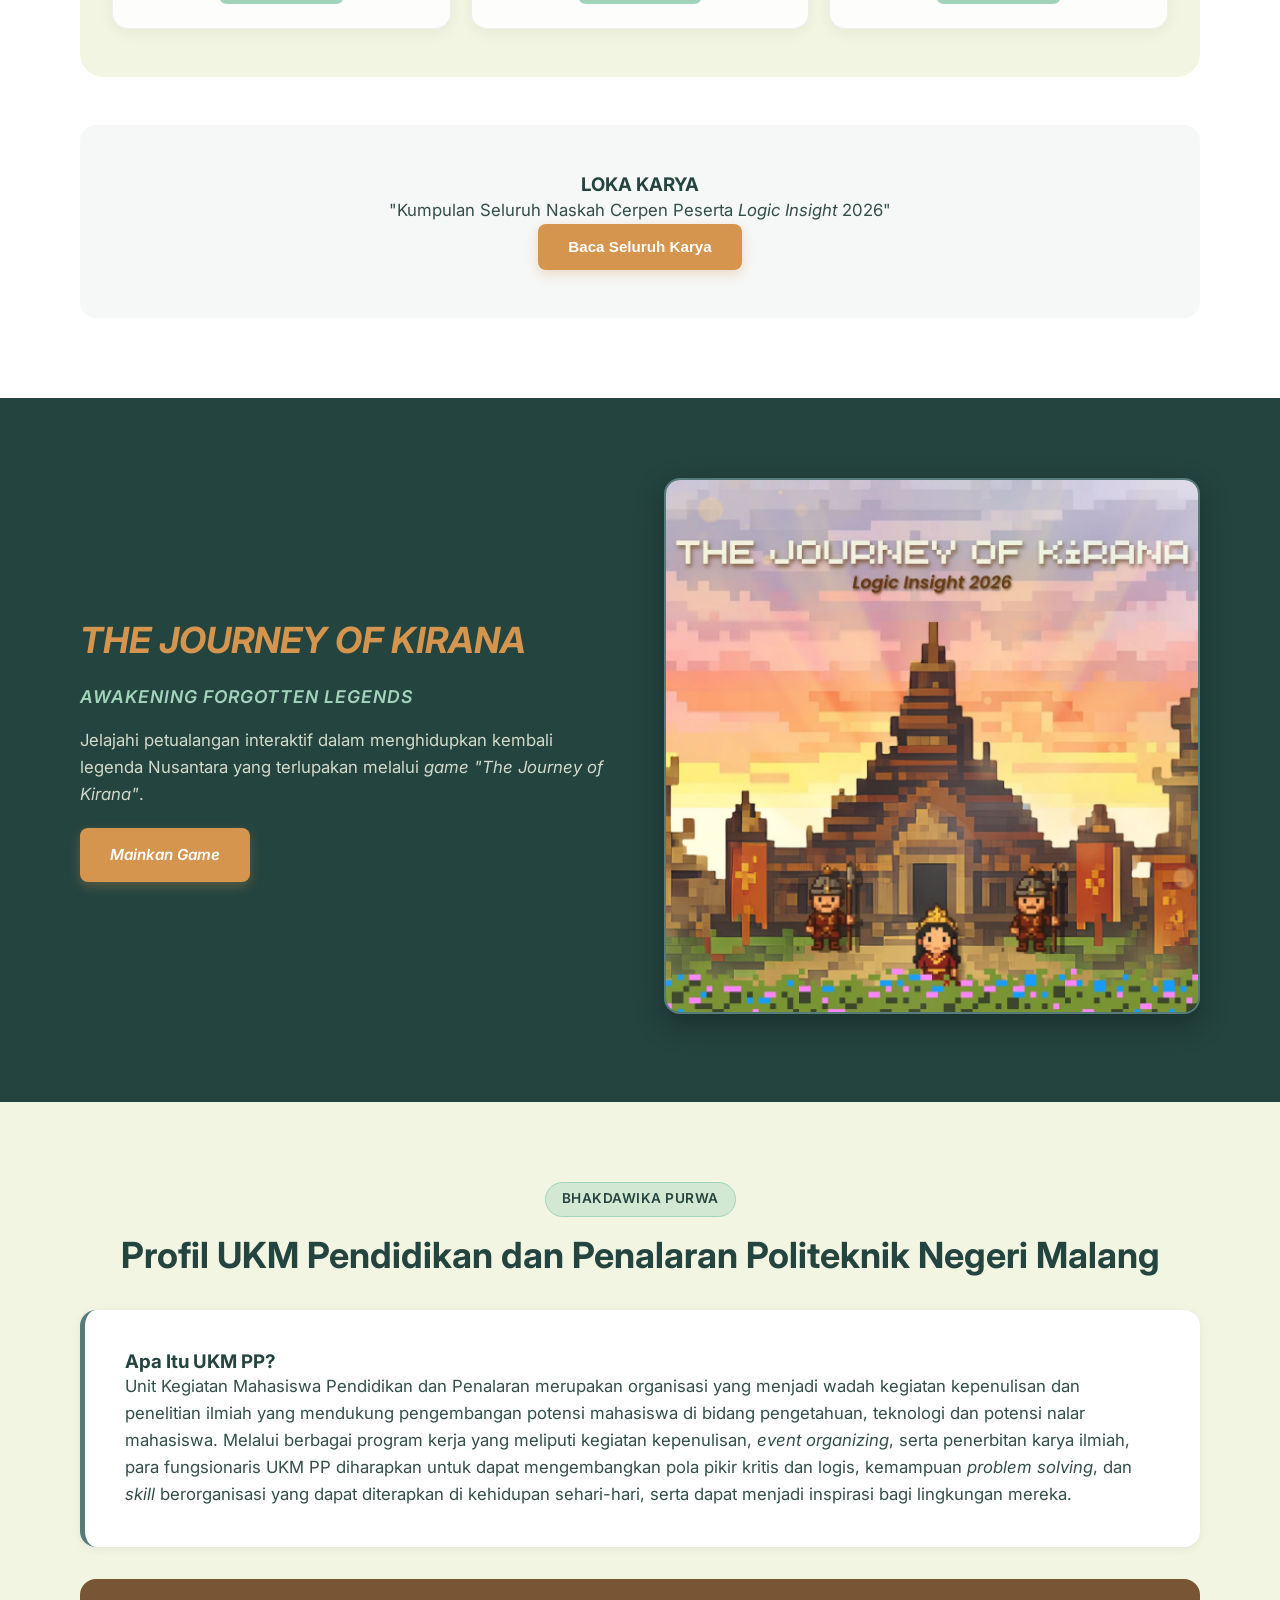
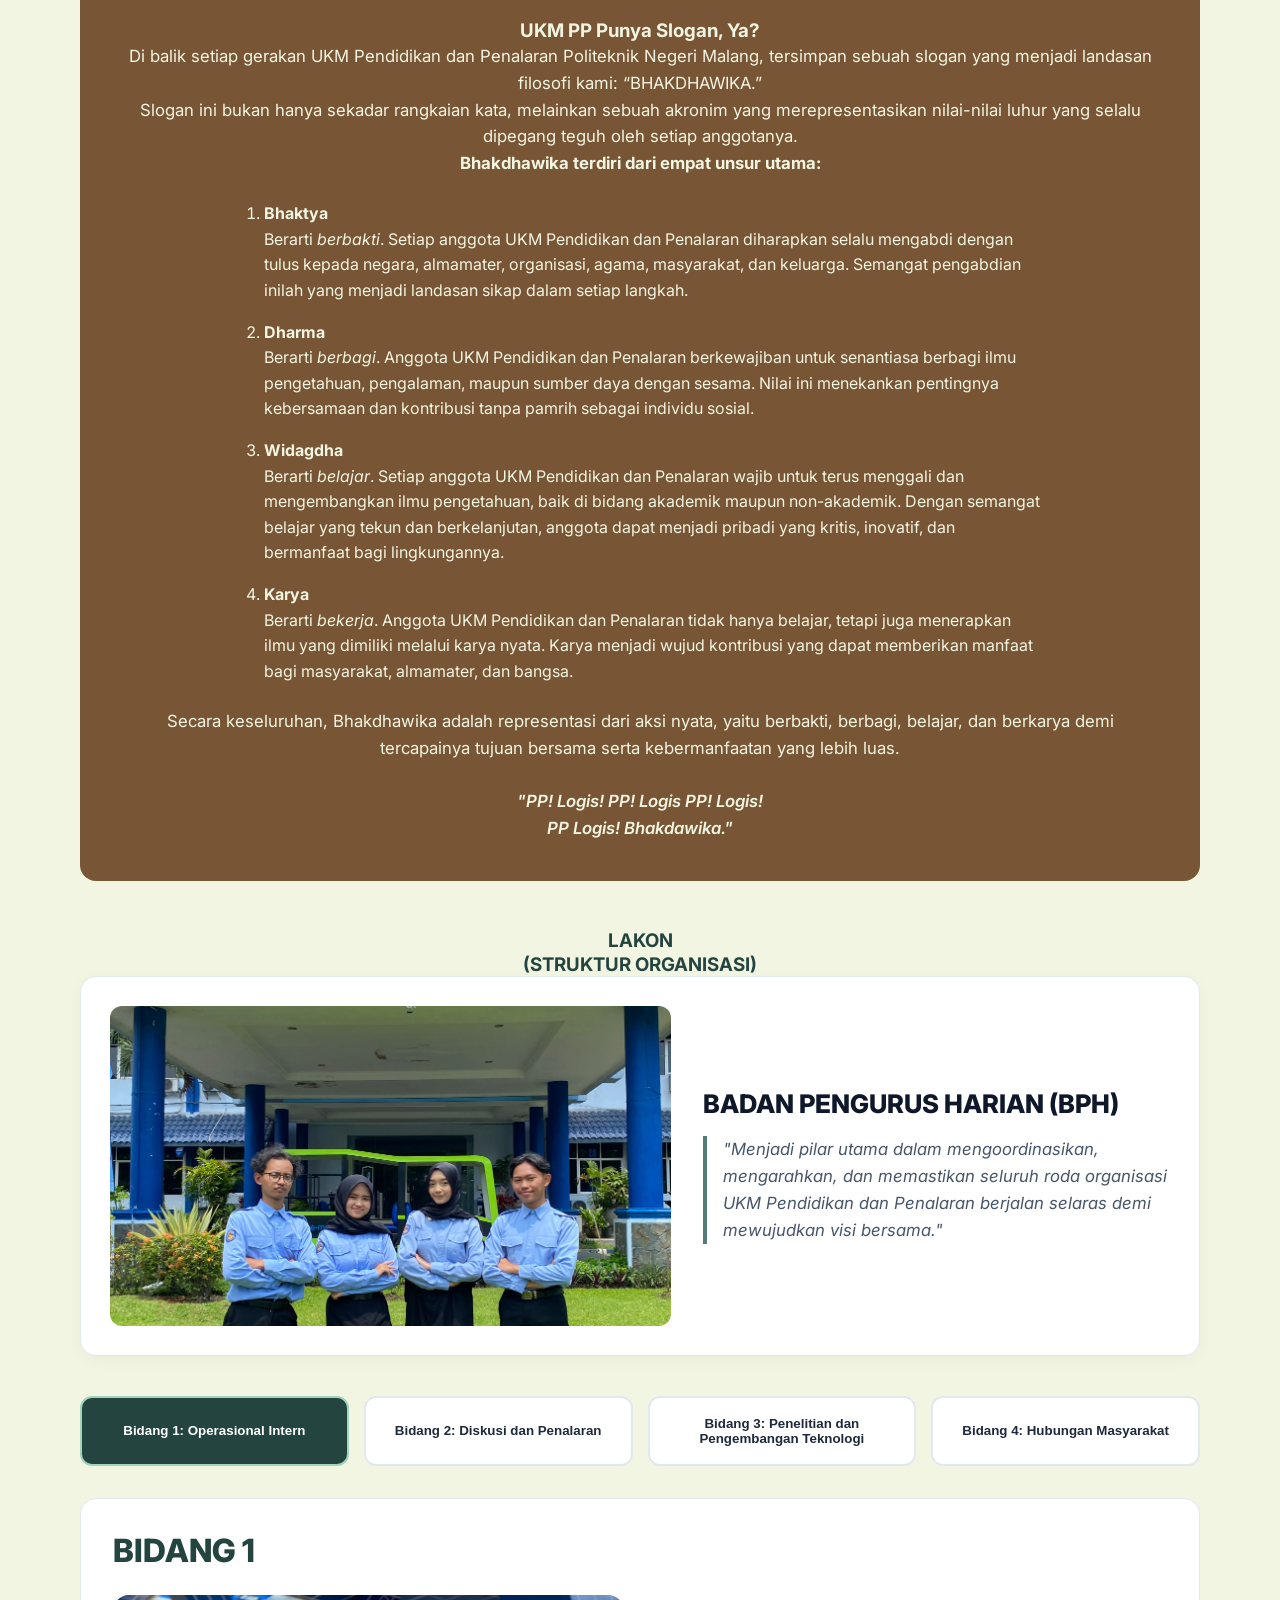
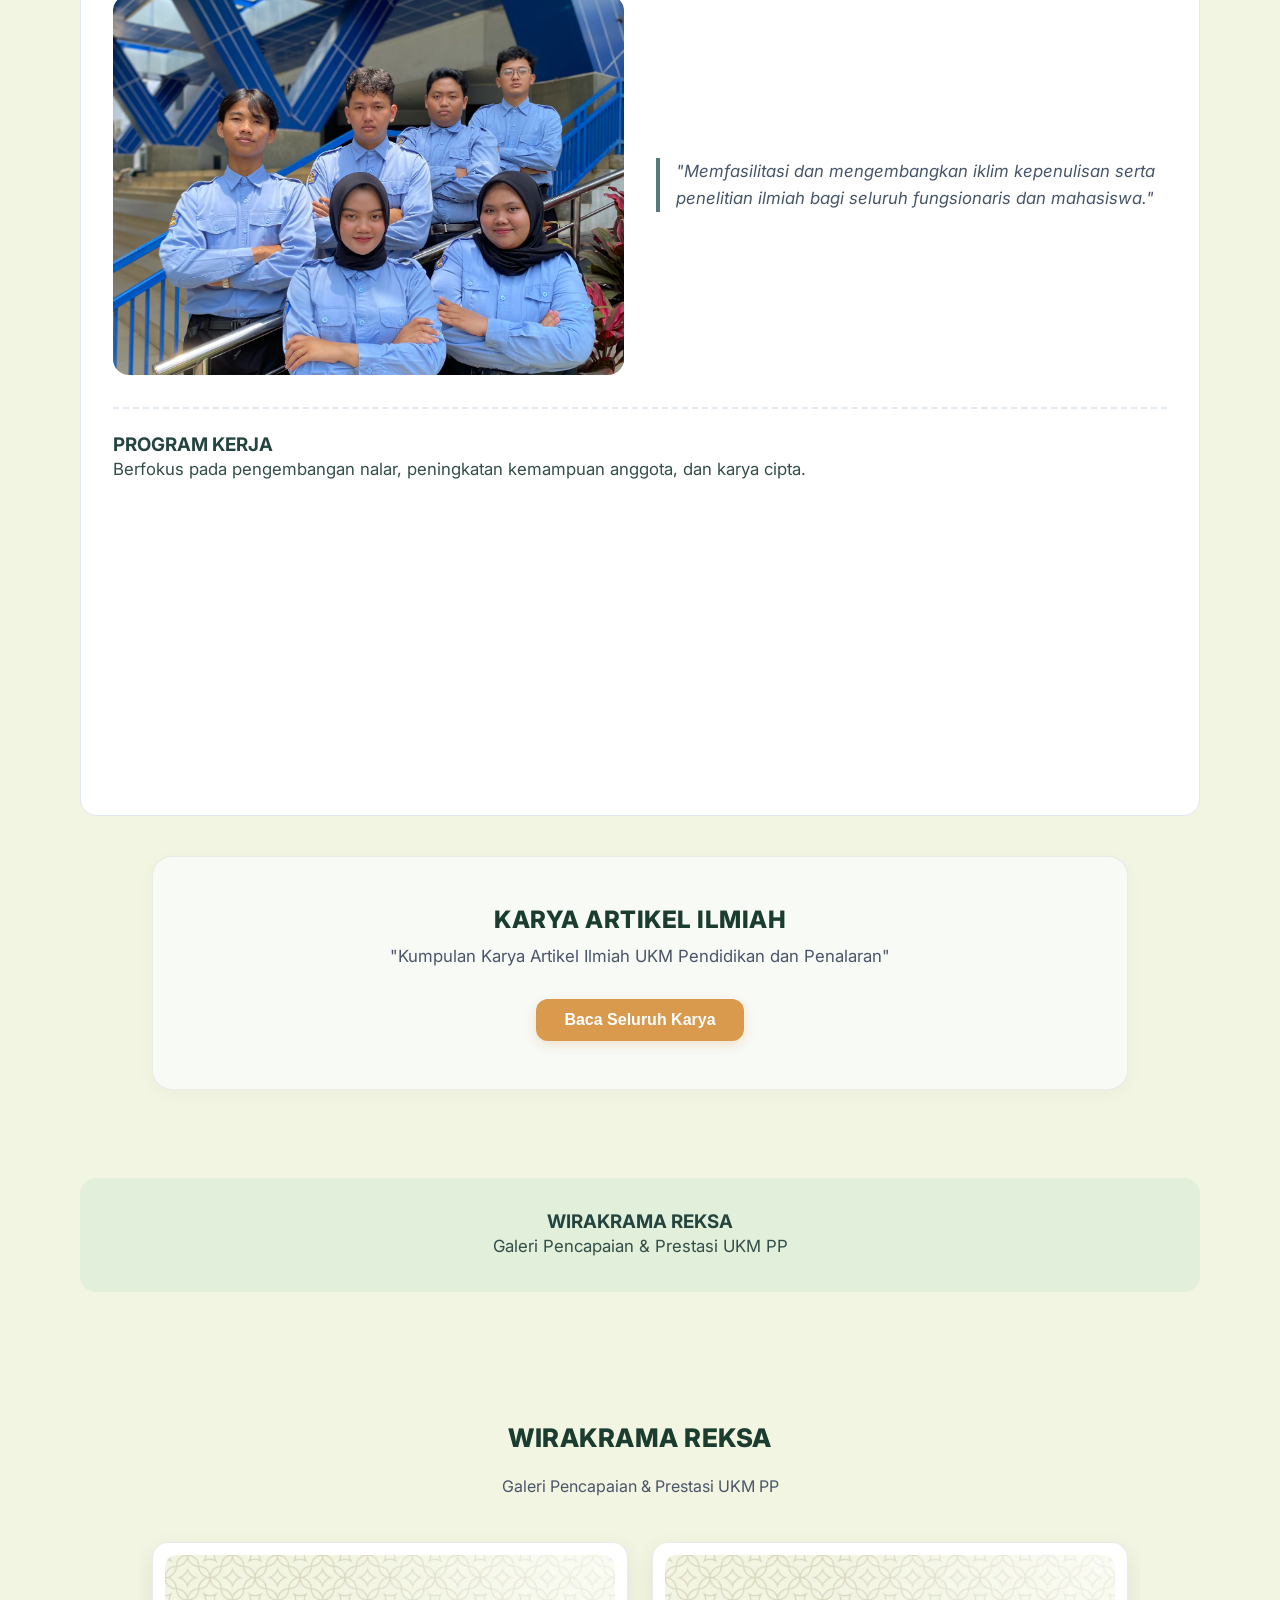
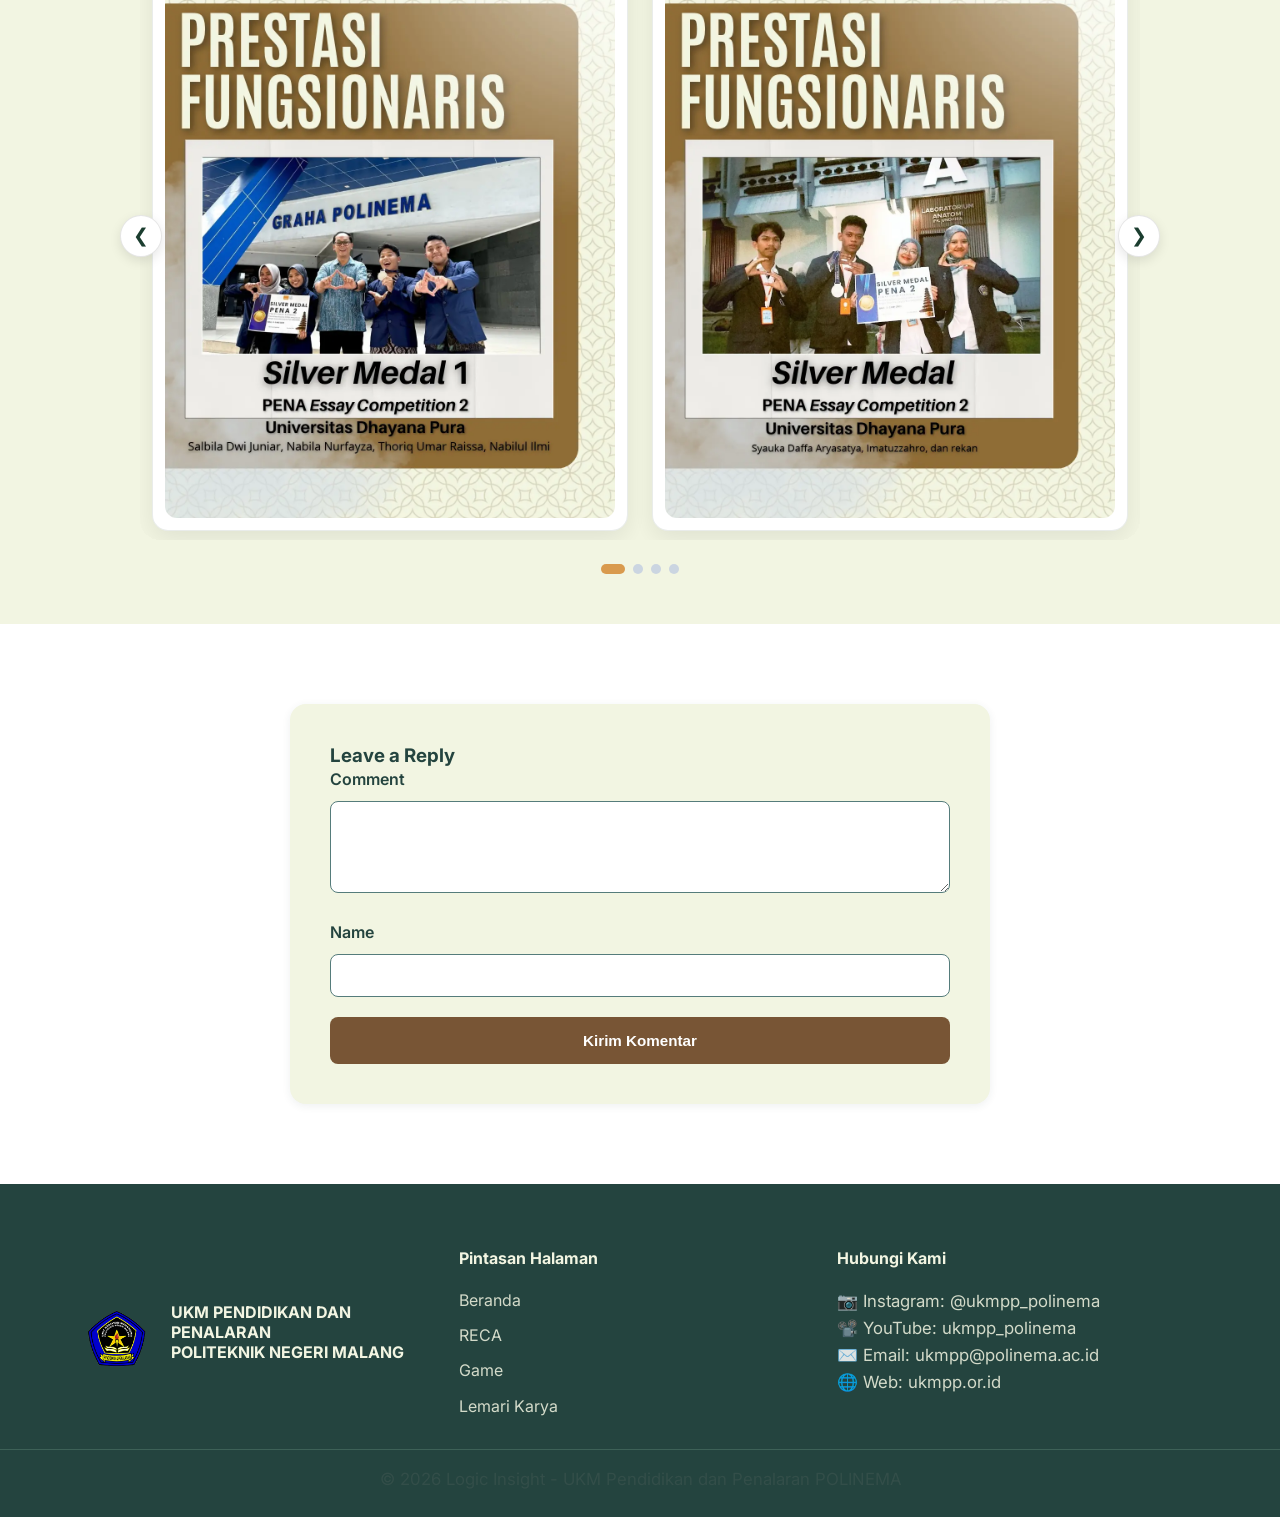
==== commit b542fd73: "wirakrama reksa update" ====
--- a/index.html
+++ b/index.html
@@ -552,8 +552,7 @@
               <div class="artikel-card-minimal">
                 <h3 class="artikel-title">KARYA ARTIKEL ILMIAH</h3>
                 <p id="artikelDeskripsi" class="artikel-subtitle">
-                  "Kumpulan Karya Artikel Ilmiah UKM Pendidikan dan
-                  Penalaran"
+                  "Kumpulan Karya Artikel Ilmiah UKM Pendidikan dan Penalaran"
                 </p>
                 <button class="btn-primary" onclick="bukaModalArtikel()">
                   Baca Seluruh Karya
@@ -602,6 +601,46 @@
             <h3>WIRAKRAMA REKSA</h3>
             <p class="sub-text">Galeri Pencapaian & Prestasi UKM PP</p>
           </div>
+        </div>
+      </section>
+
+      <!-- ==========================================================================
+     SEGMEN WIRAKRAMA REKSA (CAROUSEL PRESTASI FUNGSIONARIS)
+     ========================================================================== -->
+      <section id="wirakrama-reksa" class="wirakrama-section">
+        <div class="container">
+          <div class="wirakrama-header text-center">
+            <h2>WIRAKRAMA REKSA</h2>
+            <p class="subtitle">Galeri Pencapaian & Prestasi UKM PP</p>
+          </div>
+
+          <!-- Carousel Container -->
+          <div class="carousel-wrapper">
+            <button
+              class="carousel-btn prev-btn"
+              onclick="moveSlide(-1)"
+              aria-label="Previous Slide"
+            >
+              ❮
+            </button>
+
+            <div class="carousel-track-container">
+              <div id="prestasiTrack" class="carousel-track">
+                <!-- Card Prestasi akan di-render secara dinamis dari prestasi.json oleh JS -->
+              </div>
+            </div>
+
+            <button
+              class="carousel-btn next-btn"
+              onclick="moveSlide(1)"
+              aria-label="Next Slide"
+            >
+              ❯
+            </button>
+          </div>
+
+          <!-- Indicator Dots -->
+          <div id="carouselDots" class="carousel-dots"></div>
         </div>
       </section>
 
--- a/assets/css/style.css
+++ b/assets/css/style.css
@@ -1094,6 +1094,137 @@
 }
 
 /* ==========================================================================
+   CAROUSEL WIRAKRAMA REKSA (PRESTASI FUNGSIONARIS)
+   ========================================================================== */
+
+.wirakrama-section {
+  padding: 50px 0;
+}
+
+.wirakrama-header {
+  margin-bottom: 2rem;
+}
+
+.wirakrama-header h2 {
+  font-size: 1.6rem;
+  font-weight: 800;
+  color: #1b3d2f;
+  letter-spacing: 0.5px;
+}
+
+.wirakrama-header .subtitle {
+  color: #4a5568;
+  font-size: 1rem;
+}
+
+/* Wrapper & Navigasi */
+.carousel-wrapper {
+  position: relative;
+  display: flex;
+  align-items: center;
+  max-width: 1000px;
+  margin: 0 auto;
+}
+
+.carousel-track-container {
+  width: 100%;
+  overflow: hidden;
+  border-radius: 20px;
+  padding: 10px 0;
+}
+
+.carousel-track {
+  display: flex;
+  transition: transform 0.4s cubic-bezier(0.25, 1, 0.5, 1);
+  will-change: transform;
+}
+
+/* Card Bingkai Desain */
+.prestasi-card {
+  /* Default Desktop: 2 Card (50% per card) */
+  flex: 0 0 50%;
+  max-width: 50%;
+  padding: 0 12px;
+  box-sizing: border-box;
+}
+
+.prestasi-frame {
+  background-color: #ffffff;
+  border-radius: 16px;
+  padding: 12px;
+  box-shadow: 0 8px 24px rgba(0, 0, 0, 0.08);
+  border: 1px solid rgba(40, 75, 56, 0.1);
+  transition: transform 0.3s ease, box-shadow 0.3s ease;
+}
+
+.prestasi-frame:hover {
+  transform: translateY(-4px);
+  box-shadow: 0 12px 30px rgba(0, 0, 0, 0.12);
+}
+
+.prestasi-frame img {
+  width: 100%;
+  height: auto;
+  border-radius: 12px;
+  display: block;
+  object-fit: contain;
+}
+
+/* Tombol Panah Navigasi */
+.carousel-btn {
+  position: absolute;
+  top: 50%;
+  transform: translateY(-50%);
+  background-color: #ffffff;
+  color: #1b3d2f;
+  border: 1px solid rgba(0, 0, 0, 0.1);
+  width: 42px;
+  height: 42px;
+  border-radius: 50%;
+  font-size: 1.2rem;
+  cursor: pointer;
+  z-index: 10;
+  box-shadow: 0 4px 12px rgba(0, 0, 0, 0.1);
+  transition: all 0.25s ease;
+}
+
+.carousel-btn:hover {
+  background-color: #d99a4e;
+  color: #ffffff;
+}
+
+.prev-btn {
+  left: -20px;
+}
+
+.next-btn {
+  right: -20px;
+}
+
+/* Dots Indicator */
+.carousel-dots {
+  display: flex;
+  justify-content: center;
+  gap: 8px;
+  margin-top: 1.5rem;
+}
+
+.carousel-dots .dot {
+  width: 10px;
+  height: 10px;
+  border-radius: 50%;
+  background-color: #cbd5e1;
+  cursor: pointer;
+  transition: all 0.3s ease;
+}
+
+.carousel-dots .dot.active {
+  background-color: #d99a4e;
+  width: 24px;
+  border-radius: 5px;
+}
+
+/* ==========================================================================
    10. LEAVE A REPLY (KOMENTAR)
    ========================================================================== */
 .comment-section {
@@ -1349,4 +1480,17 @@
     width: 100%;
     max-width: 240px;
   }
-}
+
+  .prestasi-card {
+    flex: 0 0 100%;
+    max-width: 100%;
+  }
+
+  .prev-btn {
+    left: -10px;
+  }
+
+  .next-btn {
+    right: -10px;
+  }
+}
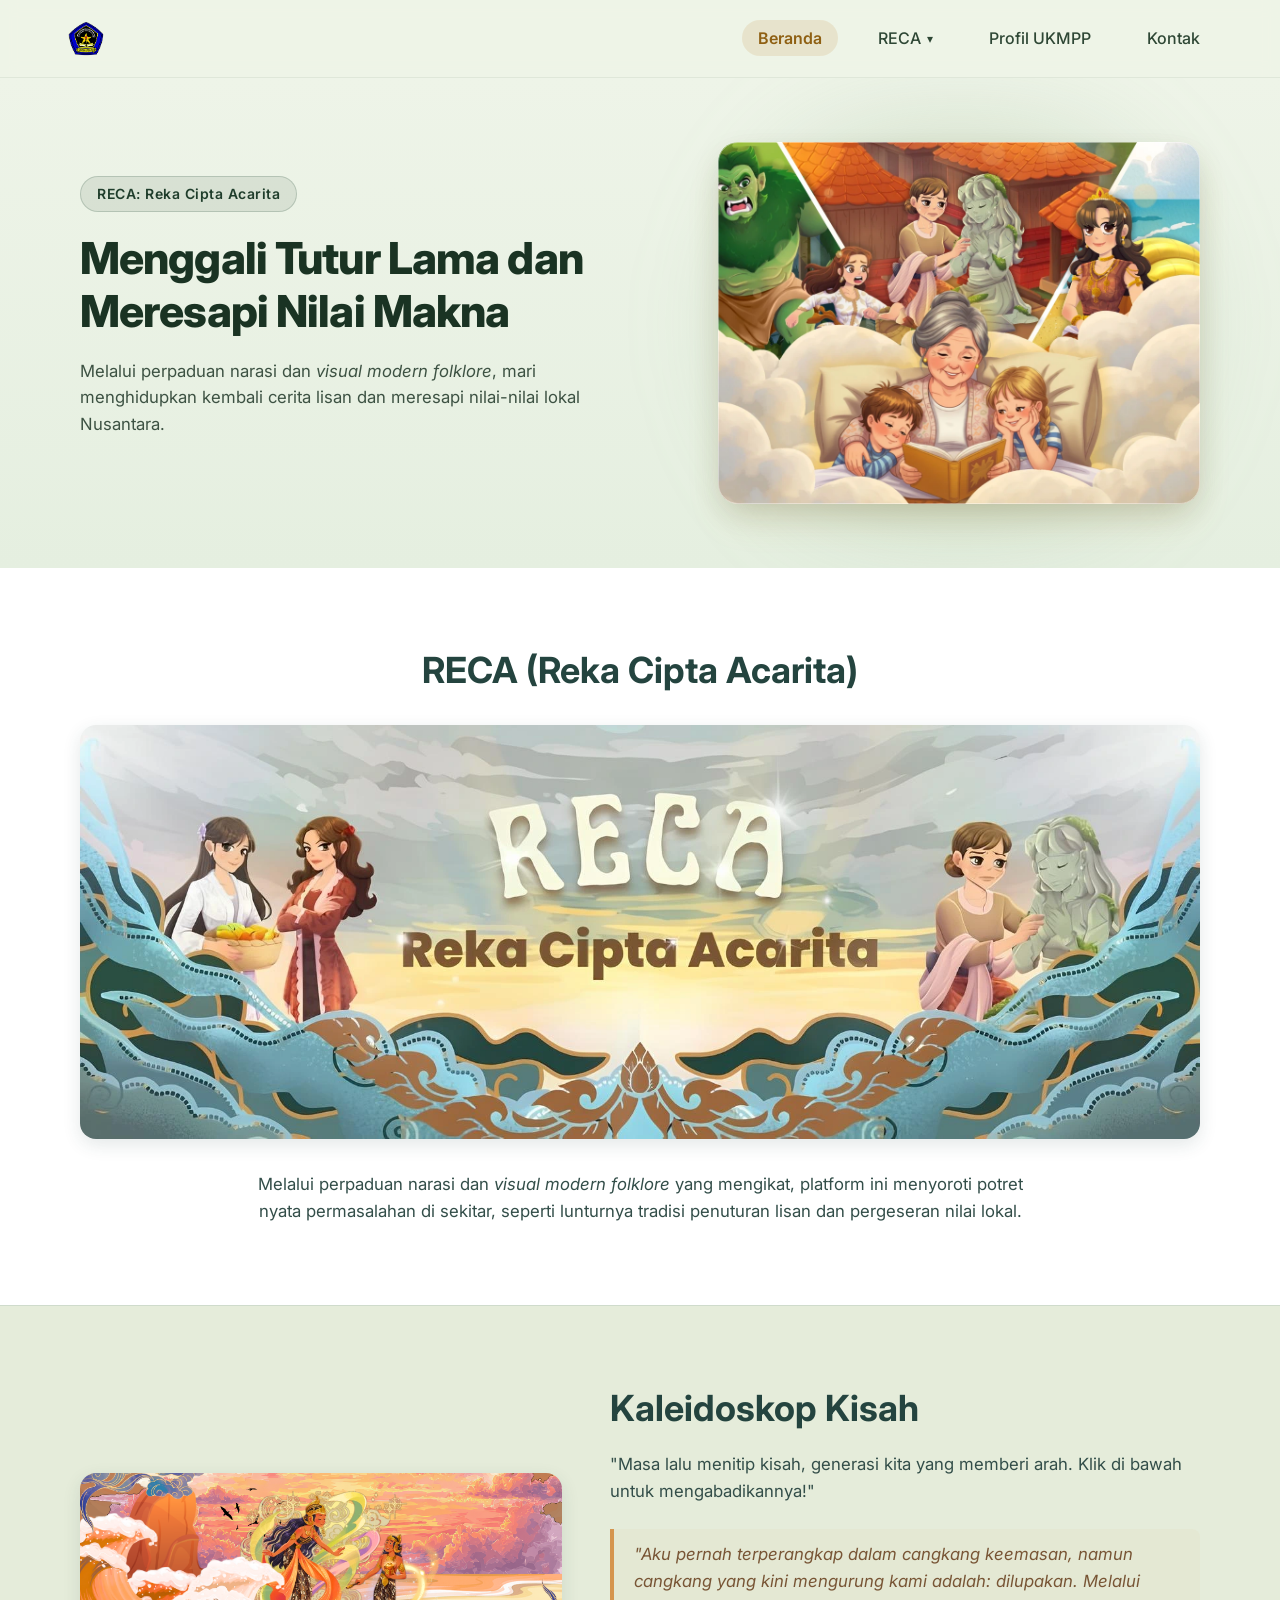
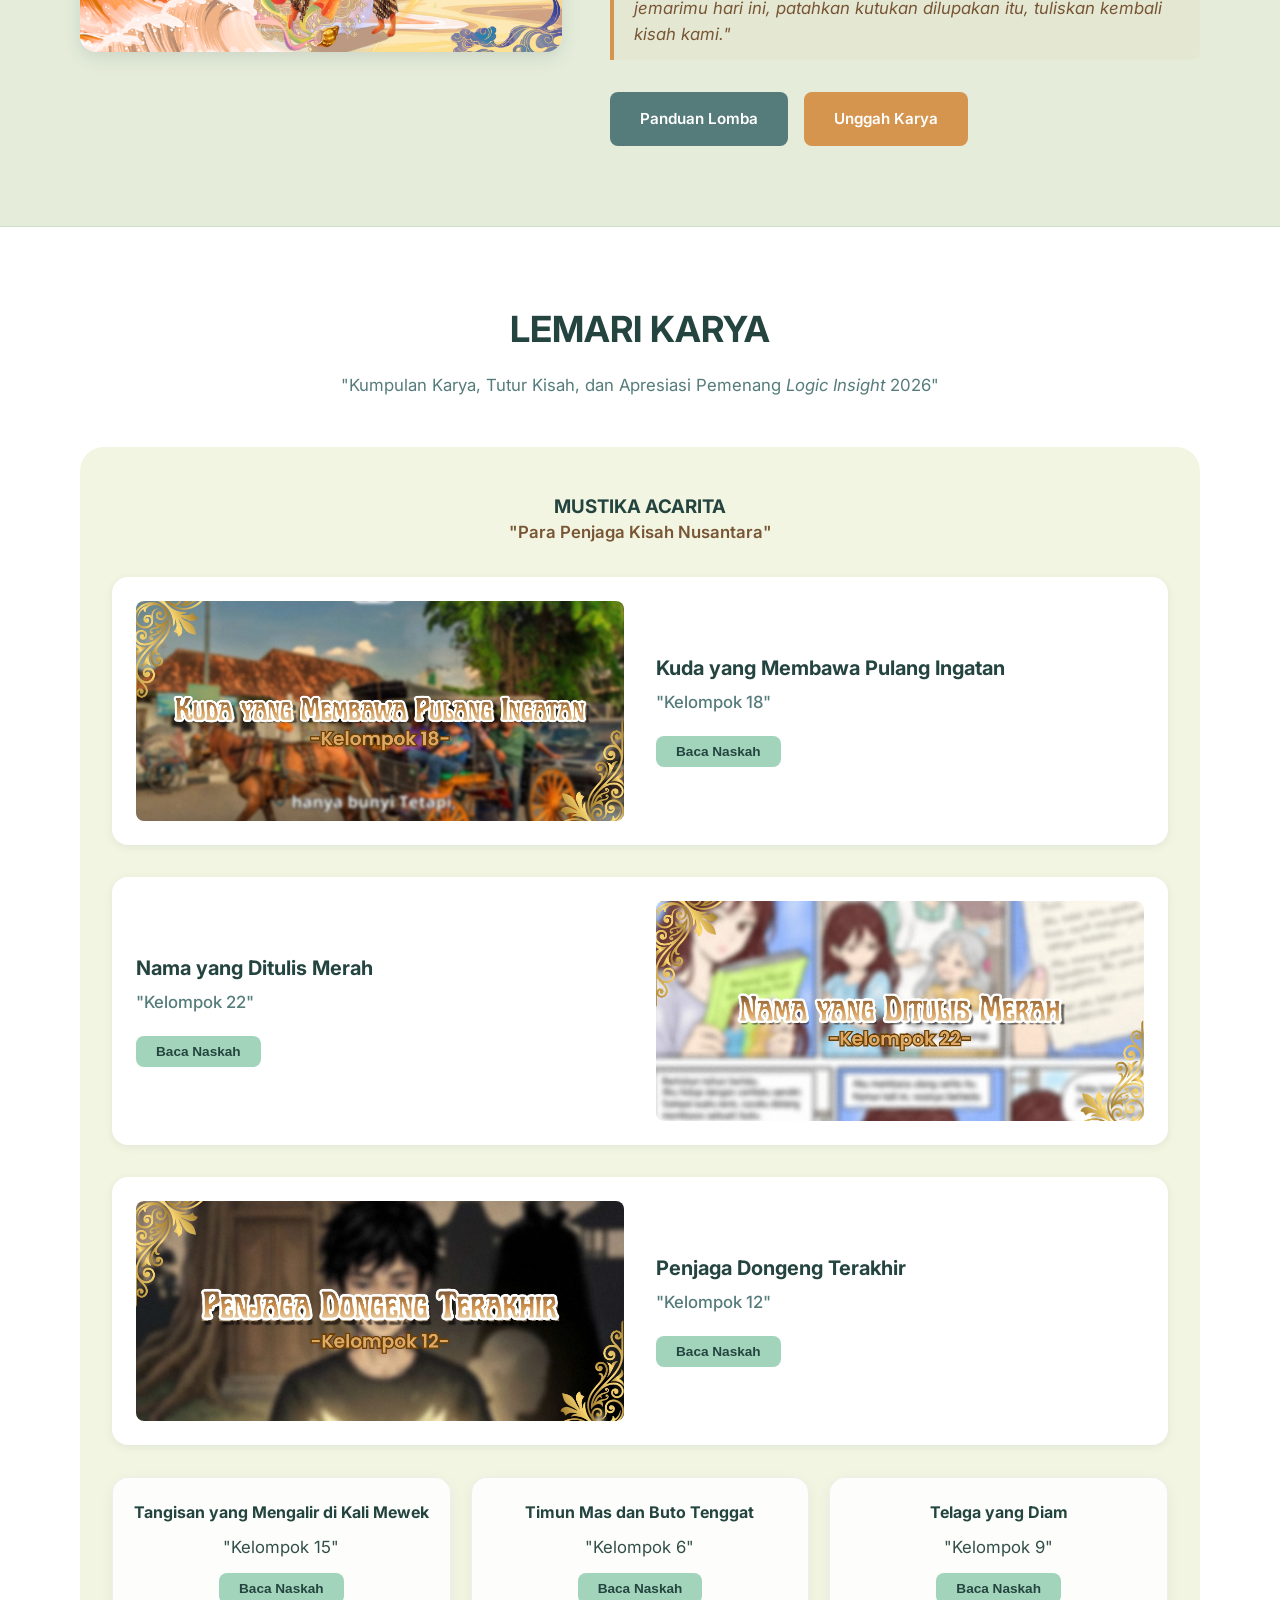
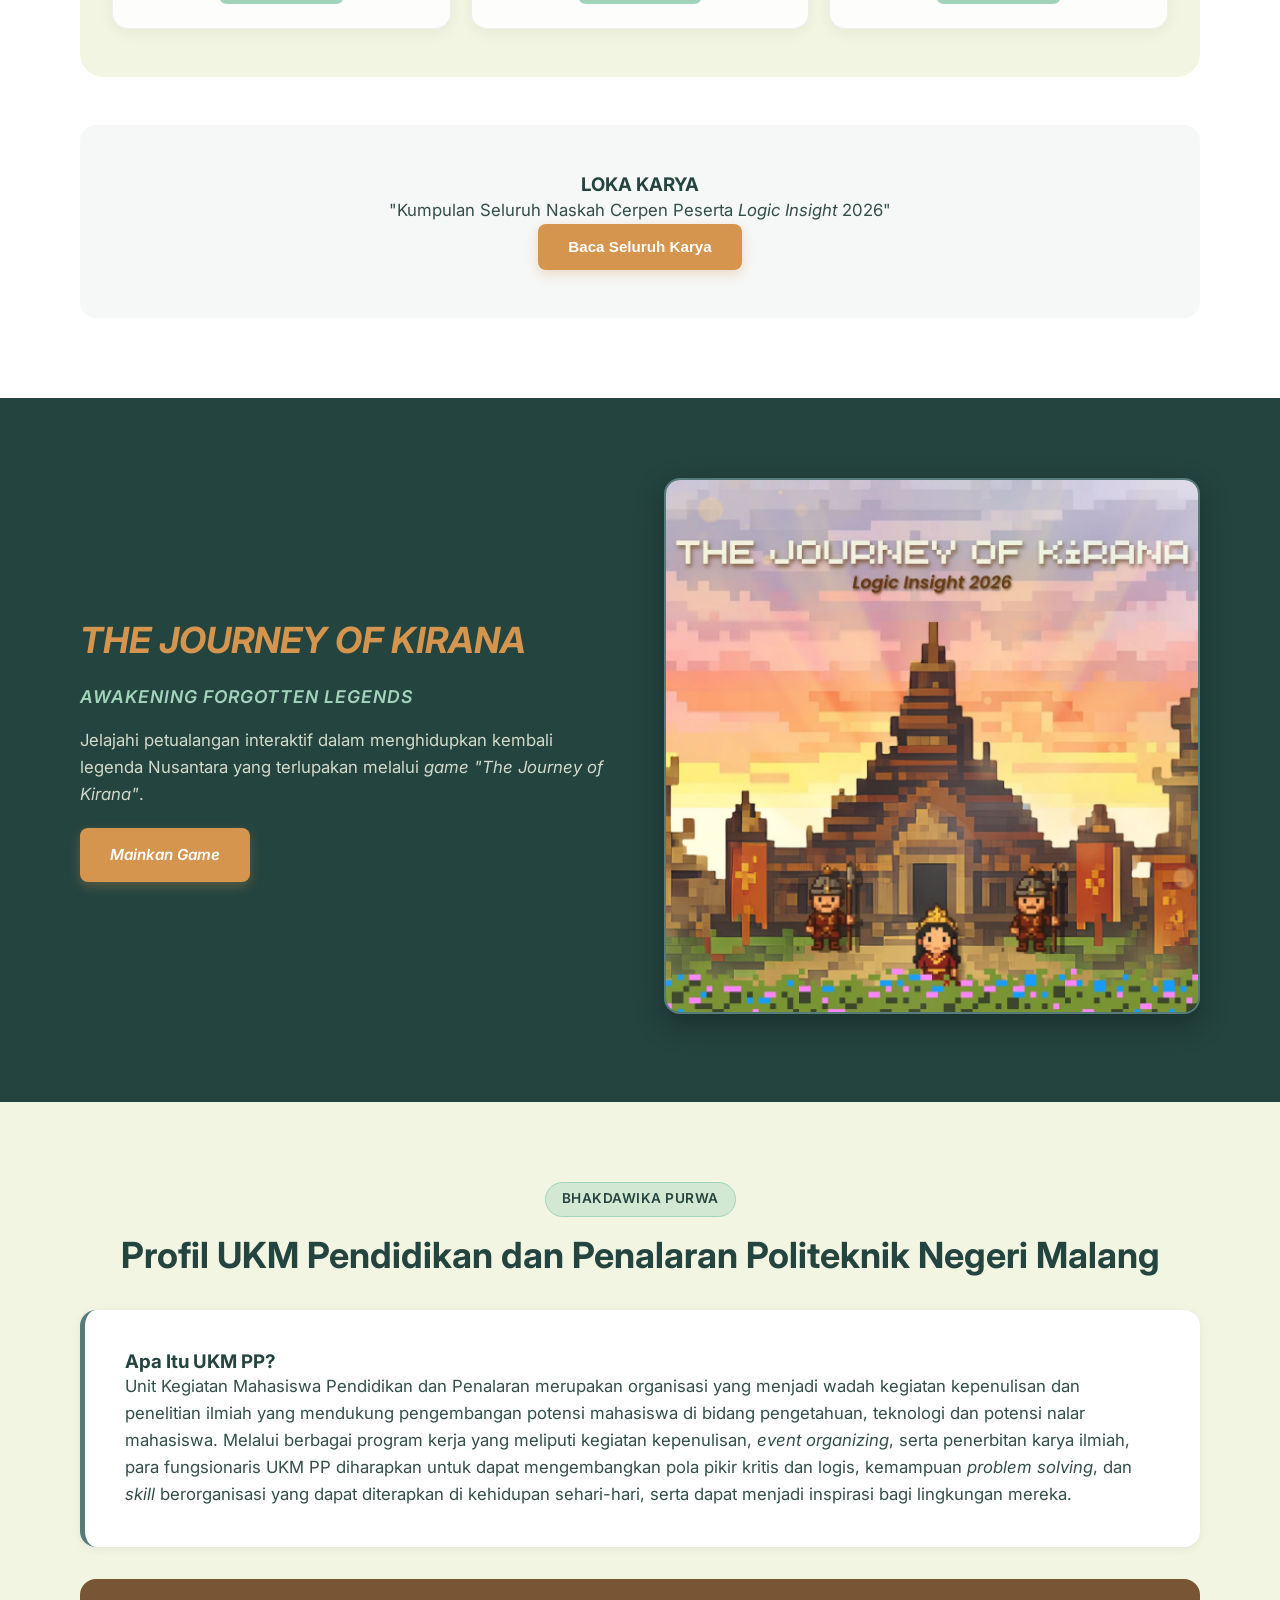
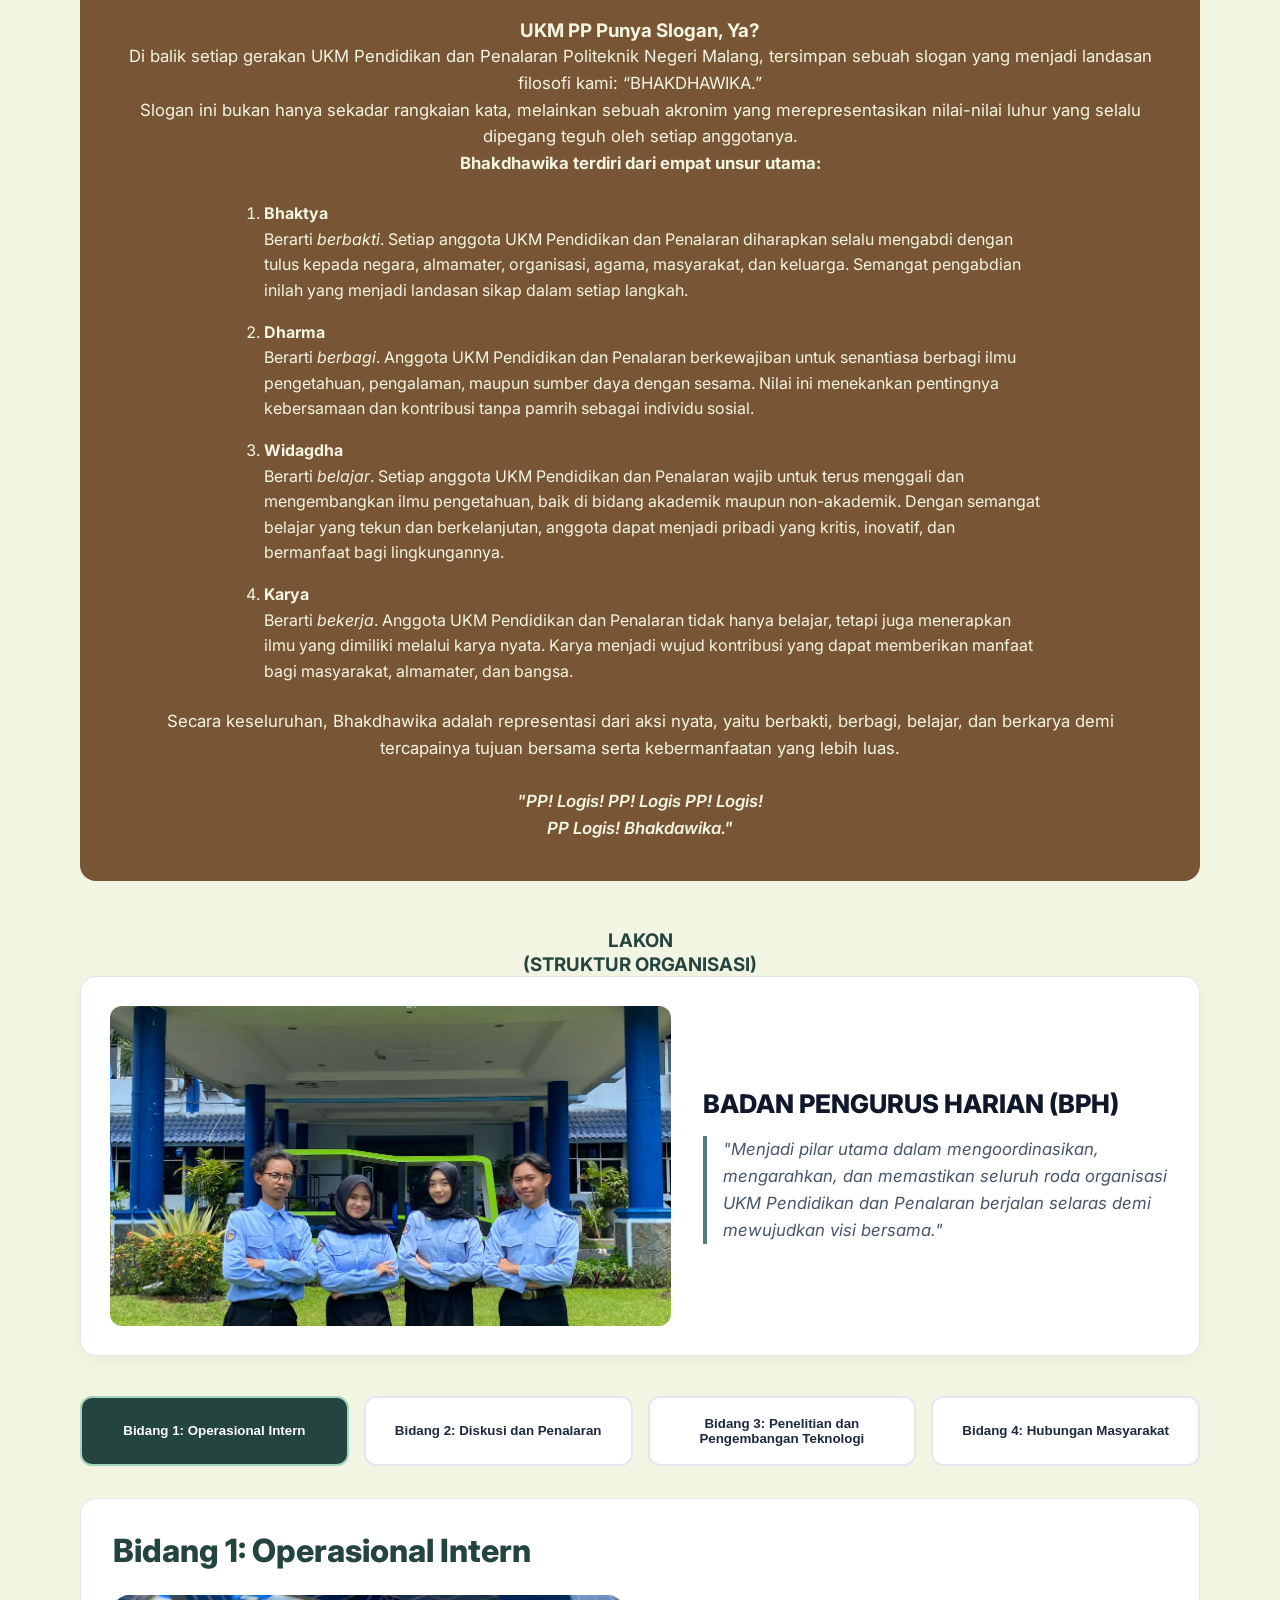
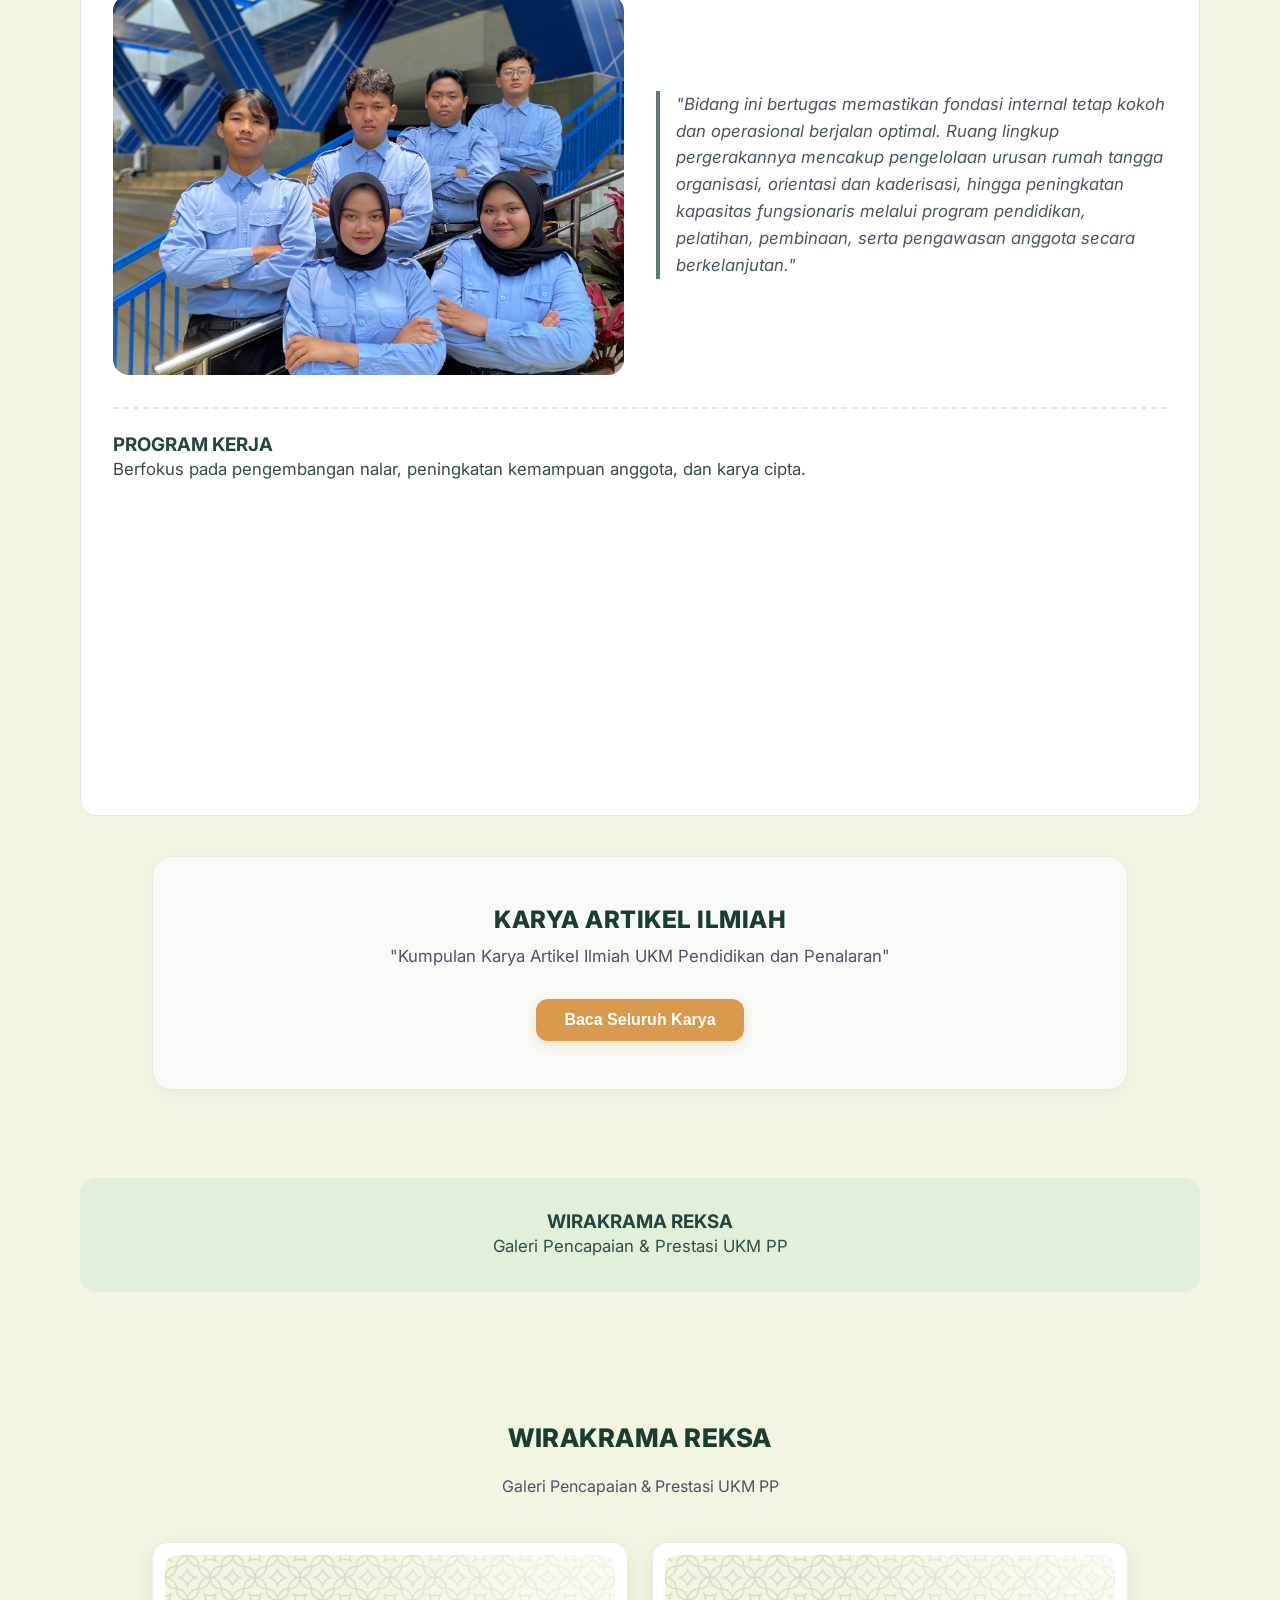
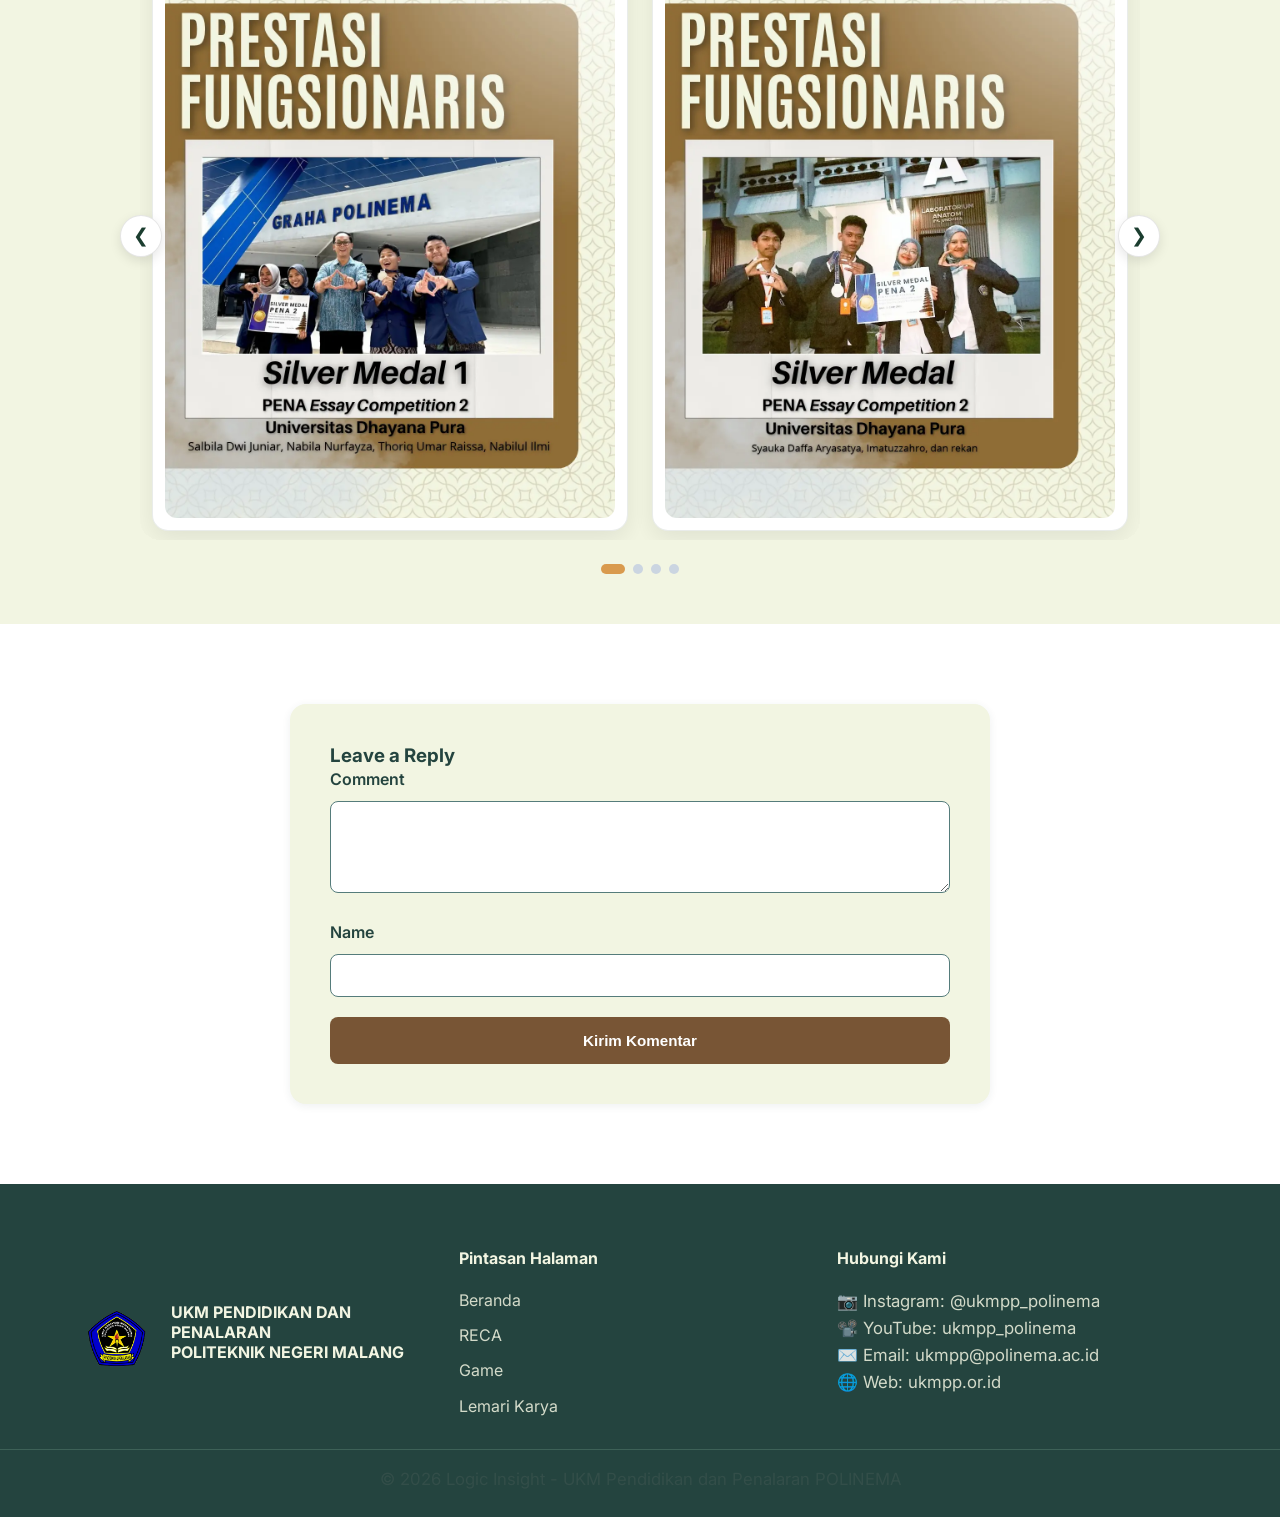
==== commit d5e7b108: "update micro" ====
--- a/index.html
+++ b/index.html
@@ -512,7 +512,9 @@
 
             <!-- Detail Bidang View -->
             <div class="bidang-detail-container" id="bidangDetailView">
-              <h2 id="bidangTitle" class="bidang-detail-title">BIDANG 1</h2>
+              <h2 id="bidangTitle" class="bidang-detail-title">
+                Bidang 1: Operasional Intern
+              </h2>
 
               <div class="bidang-top-section">
                 <div class="main-photo-wrapper">
@@ -523,8 +525,12 @@
                   />
                 </div>
                 <blockquote id="bidangDesc" class="bidang-quote">
-                  "Memfasilitasi dan mengembangkan iklim kepenulisan serta
-                  penelitian ilmiah bagi seluruh fungsionaris dan mahasiswa."
+                  "Bidang ini bertugas memastikan fondasi internal tetap kokoh
+                  dan operasional berjalan optimal. Ruang lingkup pergerakannya
+                  mencakup pengelolaan urusan rumah tangga organisasi, orientasi
+                  dan kaderisasi, hingga peningkatan kapasitas fungsionaris
+                  melalui program pendidikan, pelatihan, pembinaan, serta
+                  pengawasan anggota secara berkelanjutan."
                 </blockquote>
               </div>
 
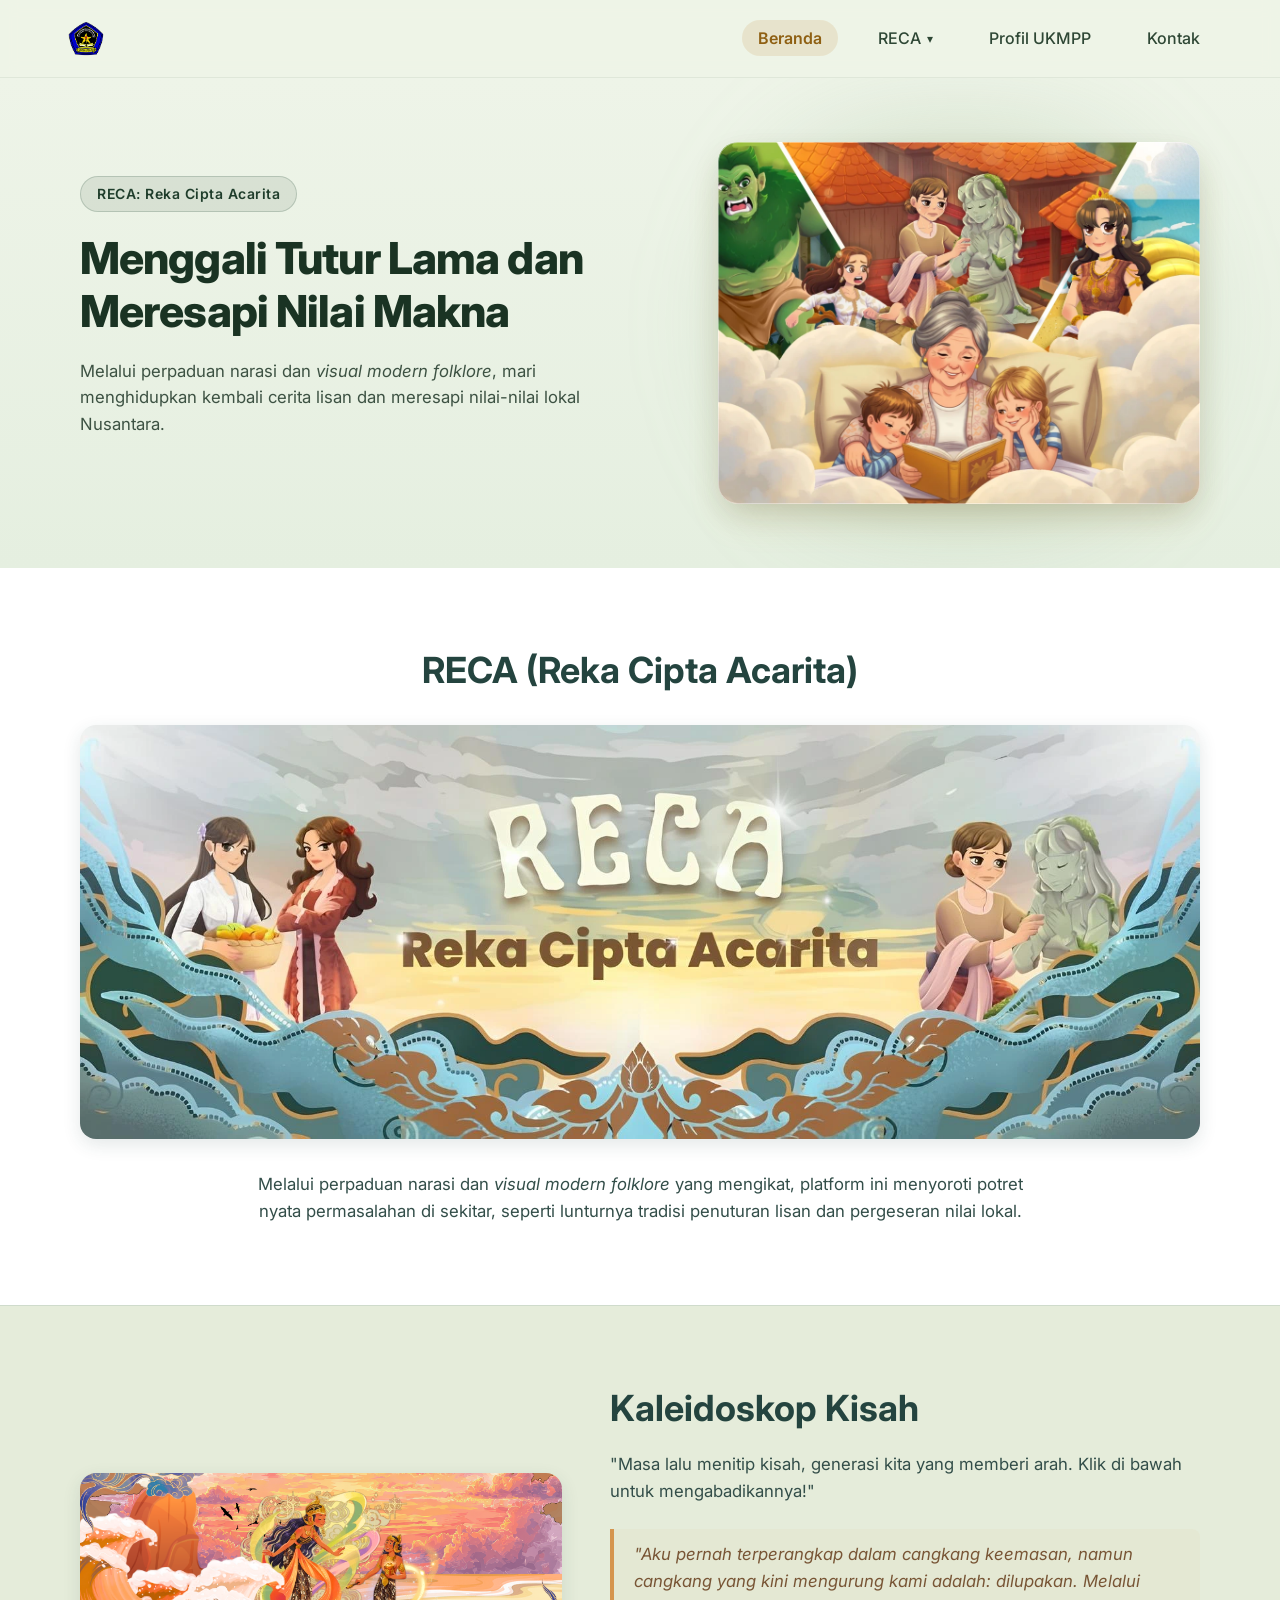
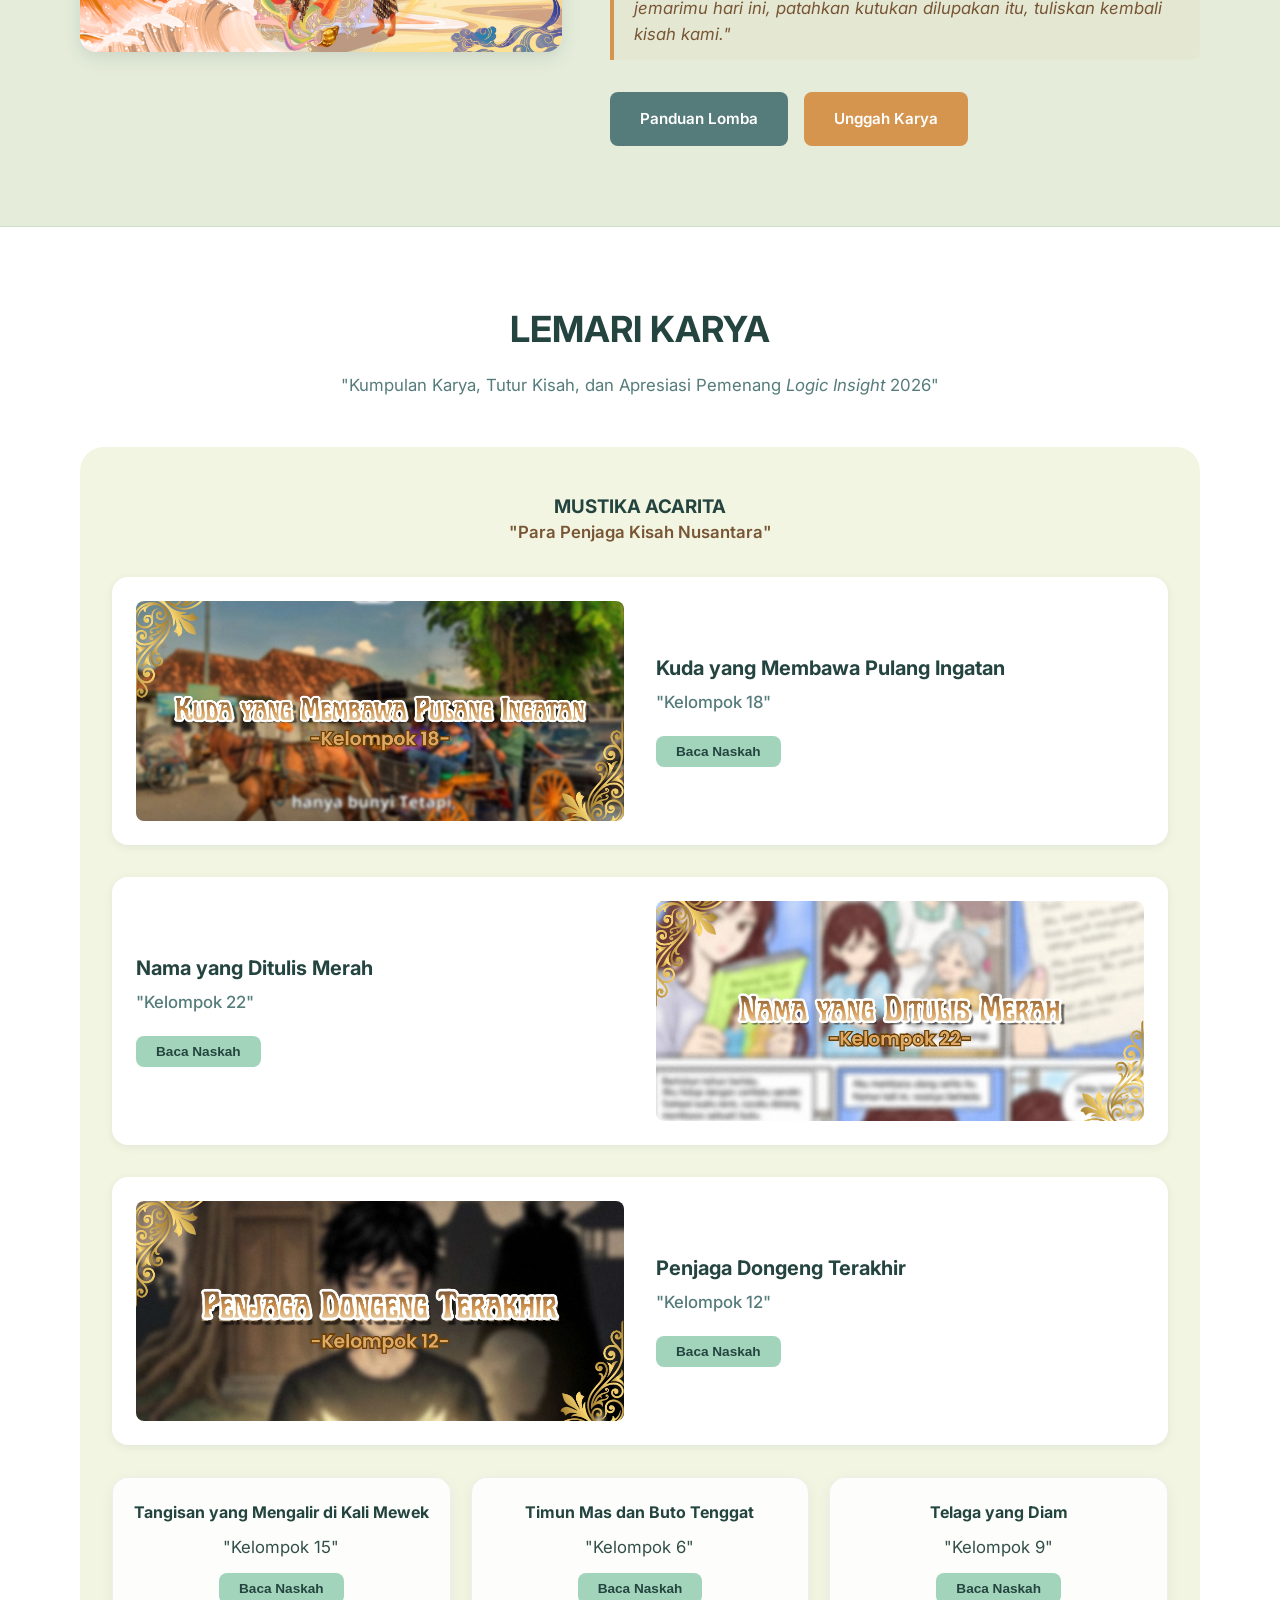
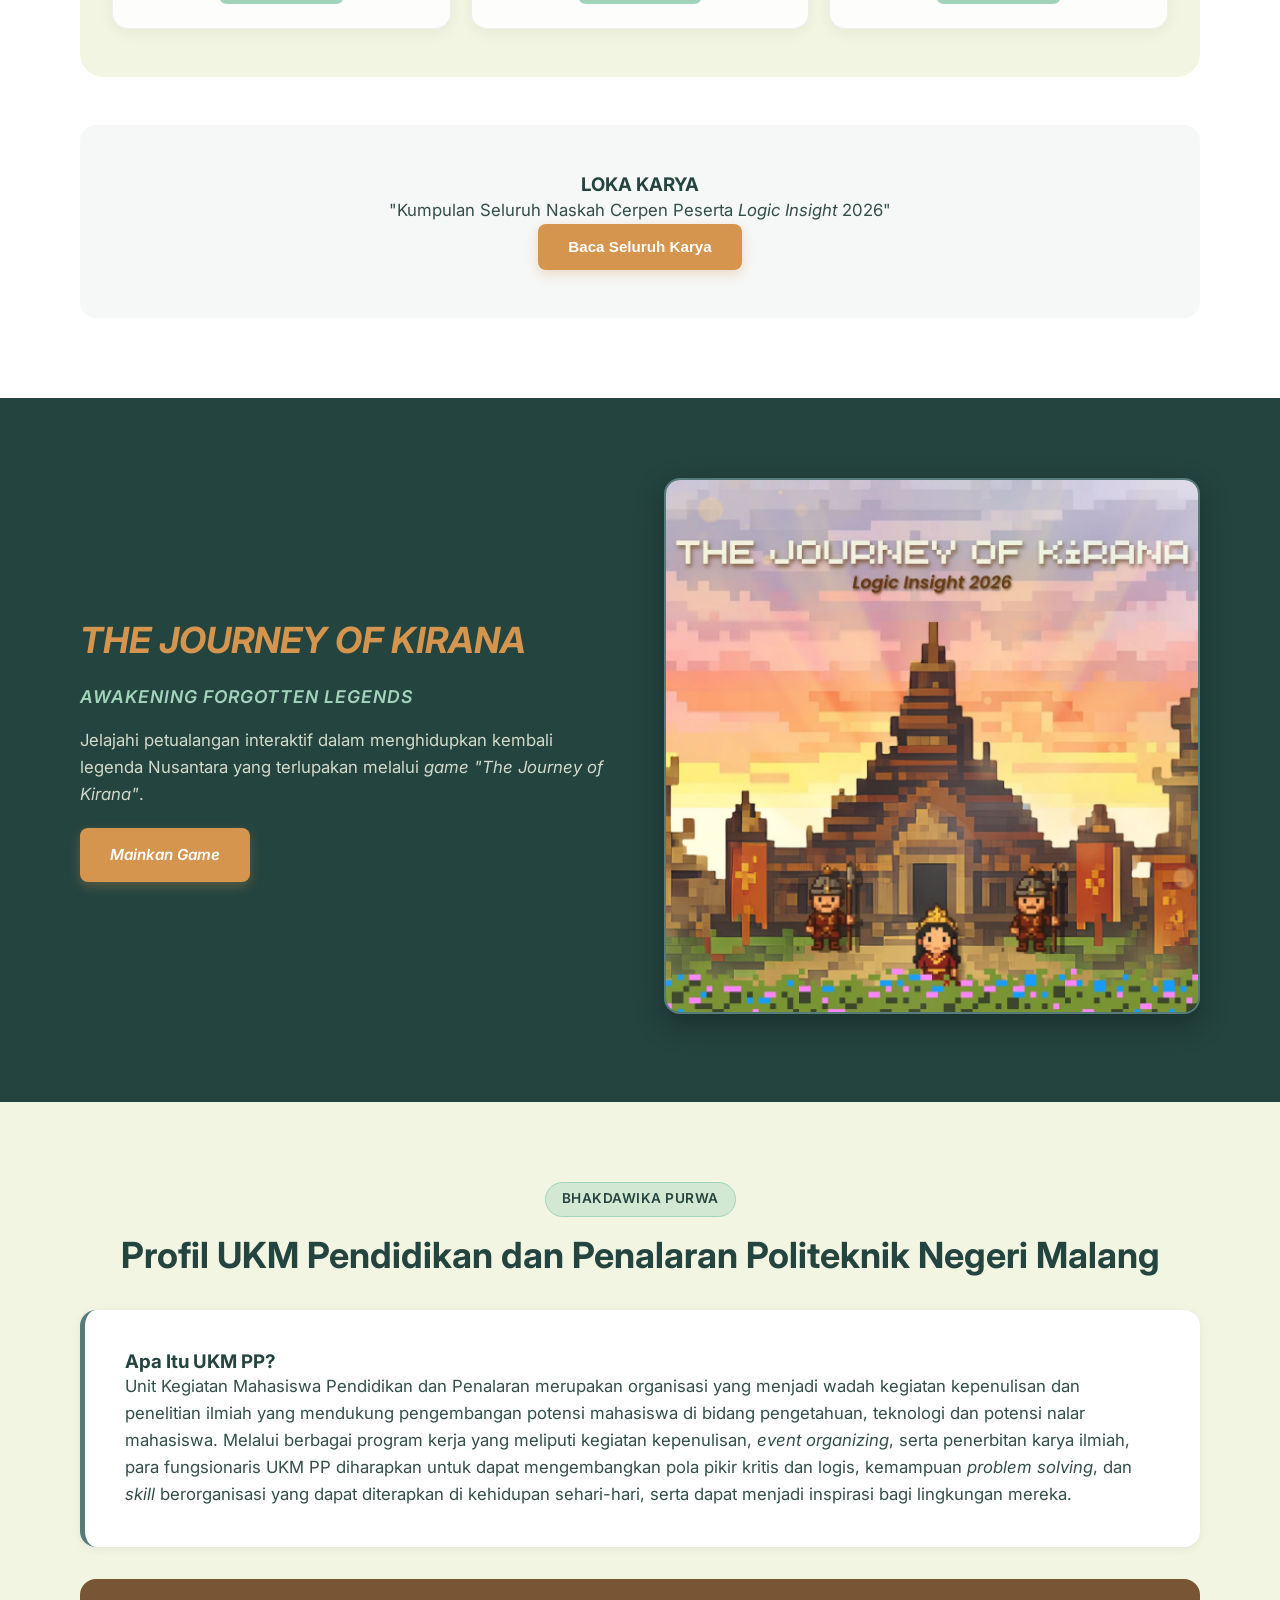
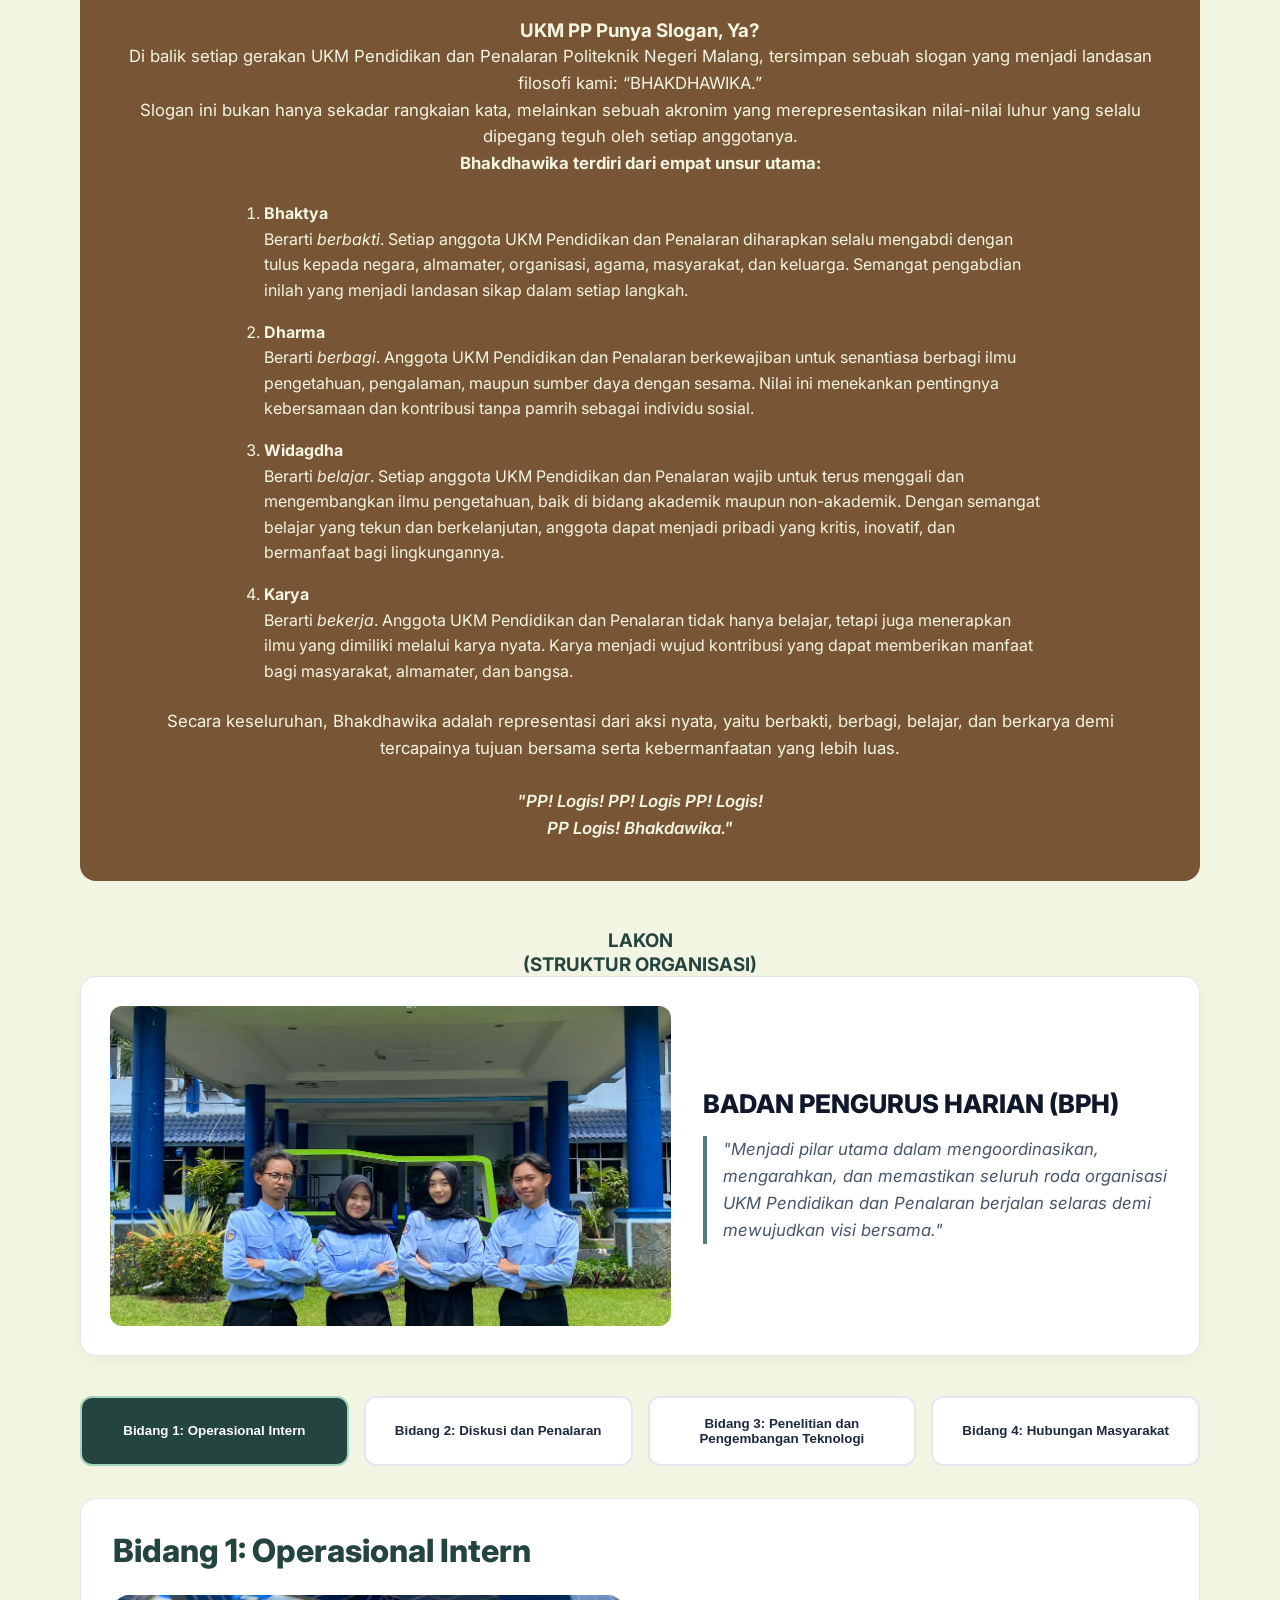
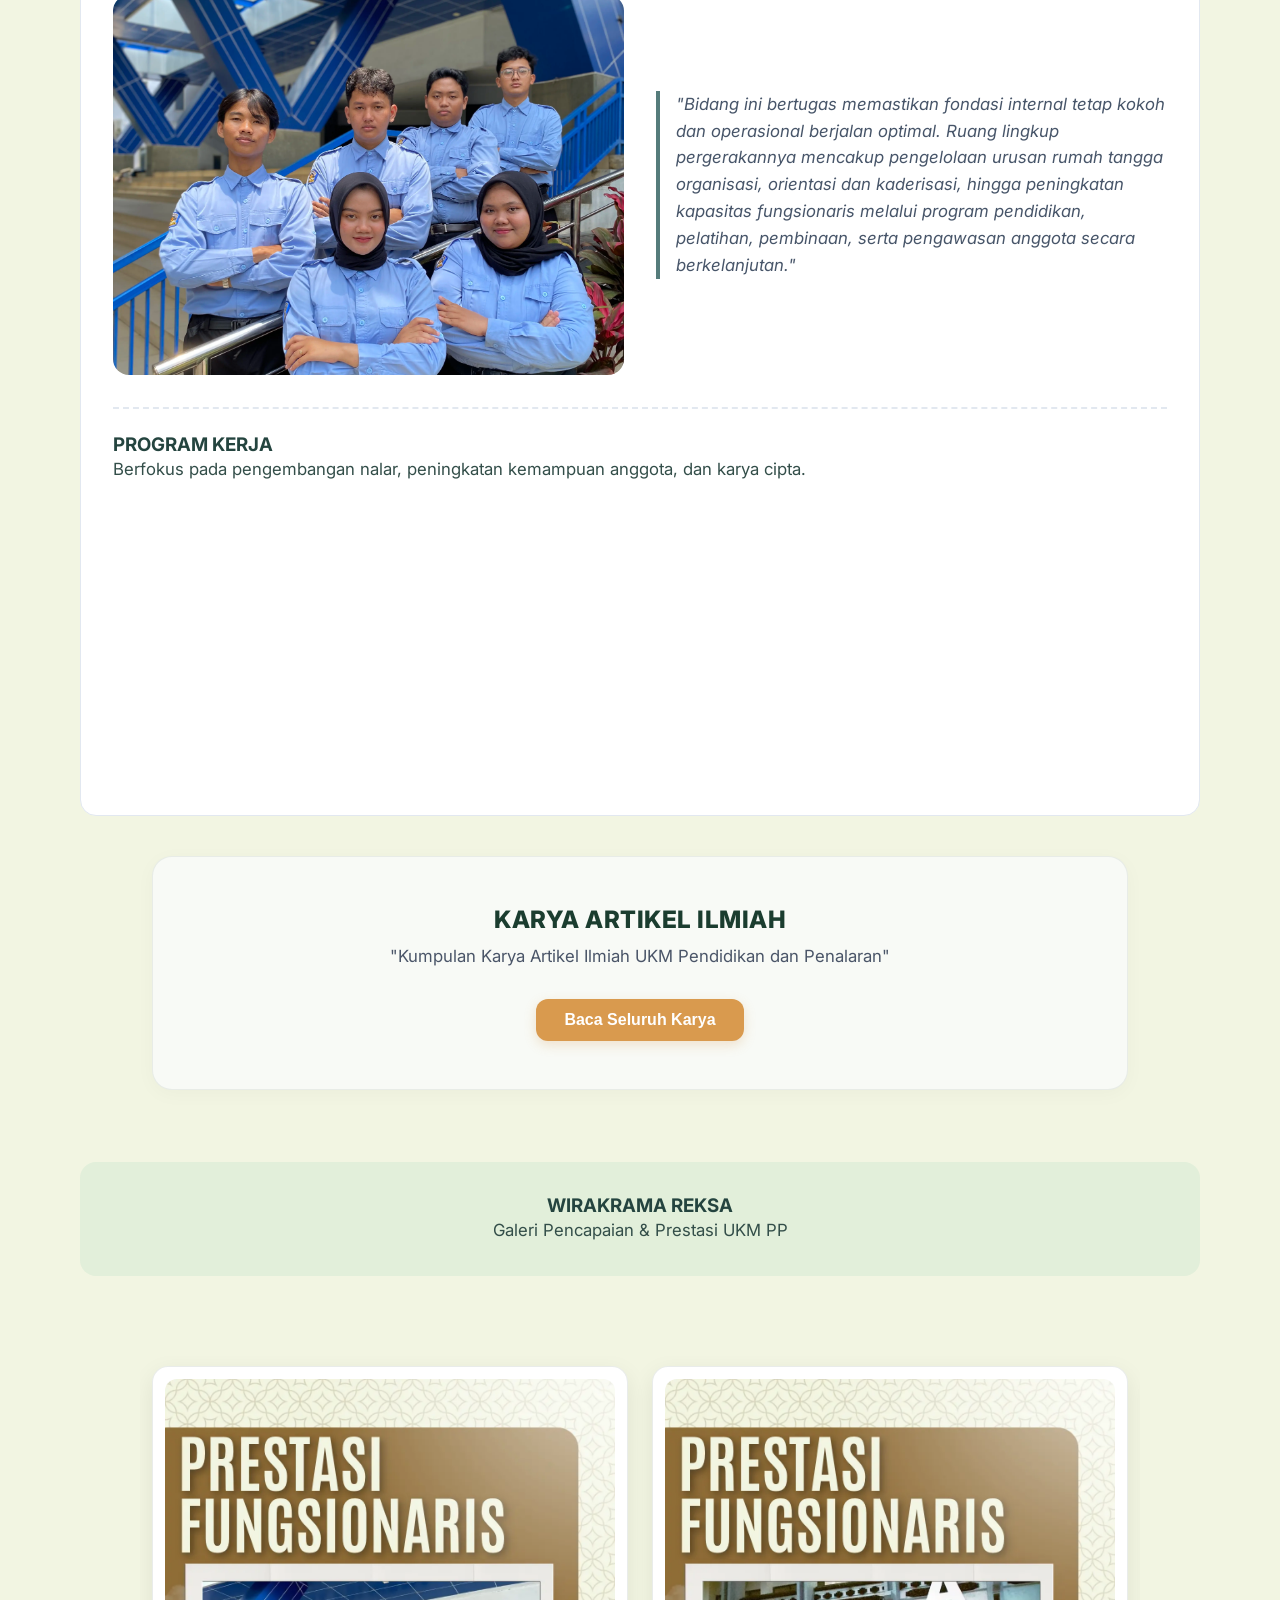
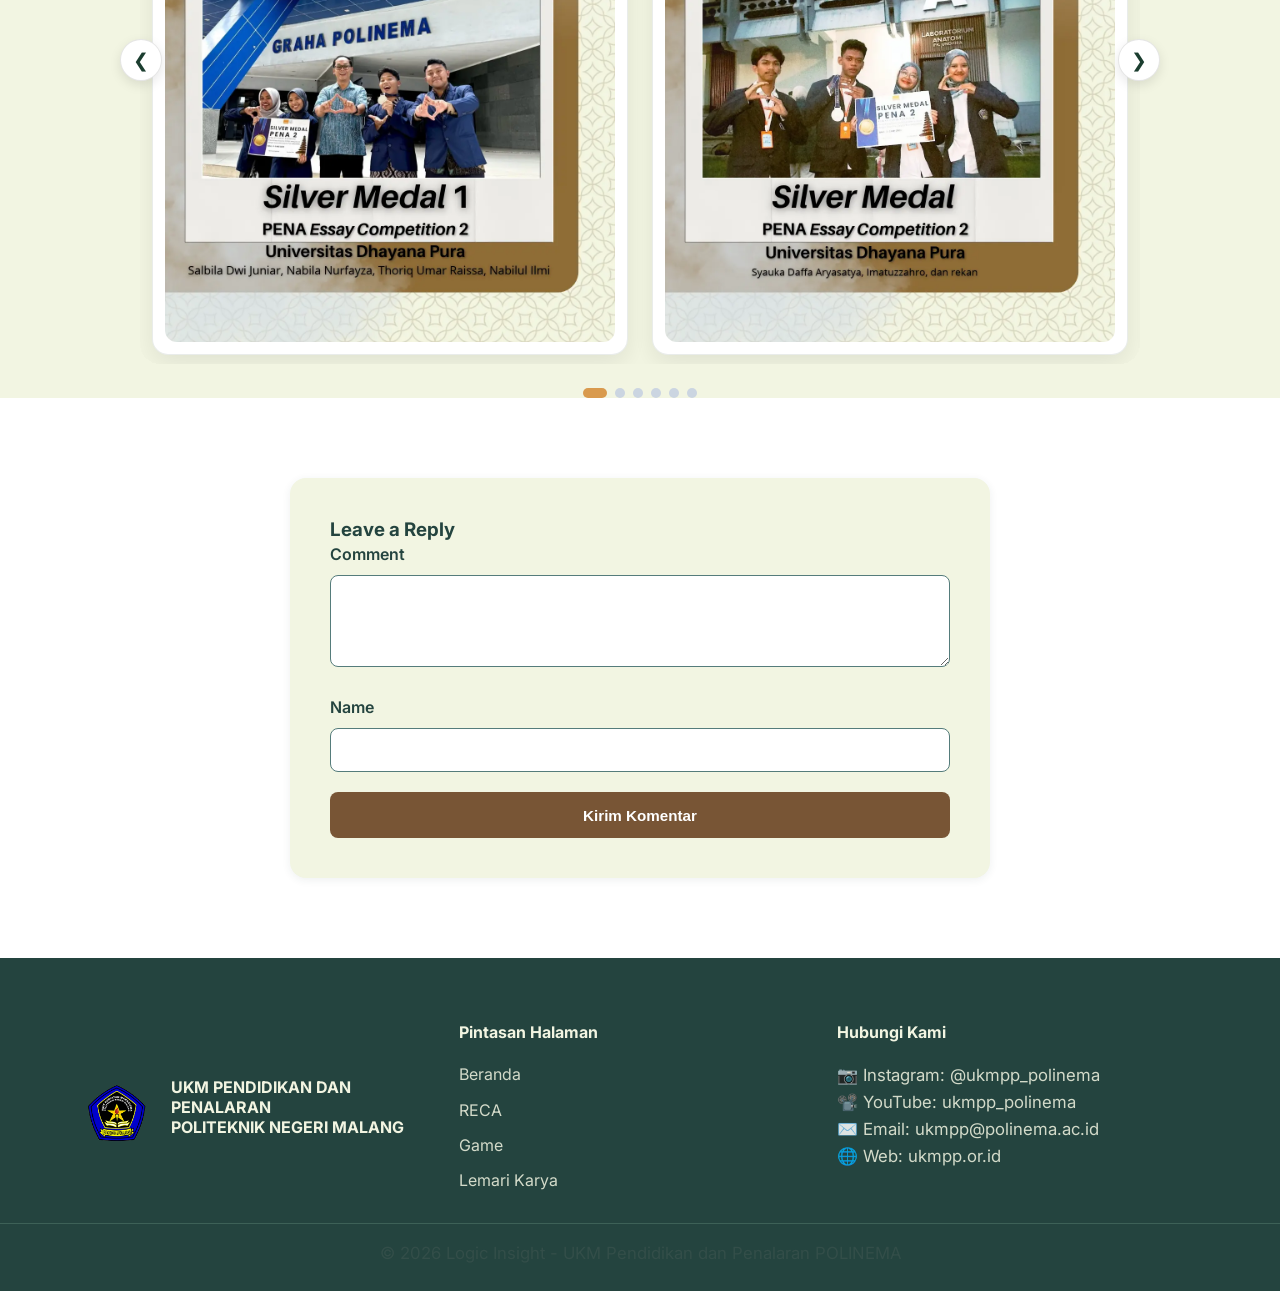
==== commit de30c230: "update prestasi" ====
--- a/index.html
+++ b/index.html
@@ -615,10 +615,10 @@
      ========================================================================== -->
       <section id="wirakrama-reksa" class="wirakrama-section">
         <div class="container">
-          <div class="wirakrama-header text-center">
+          <!-- <div class="wirakrama-header text-center">
             <h2>WIRAKRAMA REKSA</h2>
             <p class="subtitle">Galeri Pencapaian & Prestasi UKM PP</p>
-          </div>
+          </div> -->
 
           <!-- Carousel Container -->
           <div class="carousel-wrapper">
--- a/assets/css/style.css
+++ b/assets/css/style.css
@@ -1087,7 +1087,7 @@
 
 .prestasi-section {
   text-align: center;
-  margin-top: 3rem;
+  margin-top: 2rem;
   padding: 2rem;
   background-color: rgba(162, 212, 187, 0.2);
   border-radius: var(--border-radius-md);
@@ -1098,7 +1098,7 @@
    ========================================================================== */
 
 .wirakrama-section {
-  padding: 50px 0;
+  /* padding: 5px 0; */
 }
 
 .wirakrama-header {
@@ -1154,7 +1154,9 @@
   padding: 12px;
   box-shadow: 0 8px 24px rgba(0, 0, 0, 0.08);
   border: 1px solid rgba(40, 75, 56, 0.1);
-  transition: transform 0.3s ease, box-shadow 0.3s ease;
+  transition:
+    transform 0.3s ease,
+    box-shadow 0.3s ease;
 }
 
 .prestasi-frame:hover {
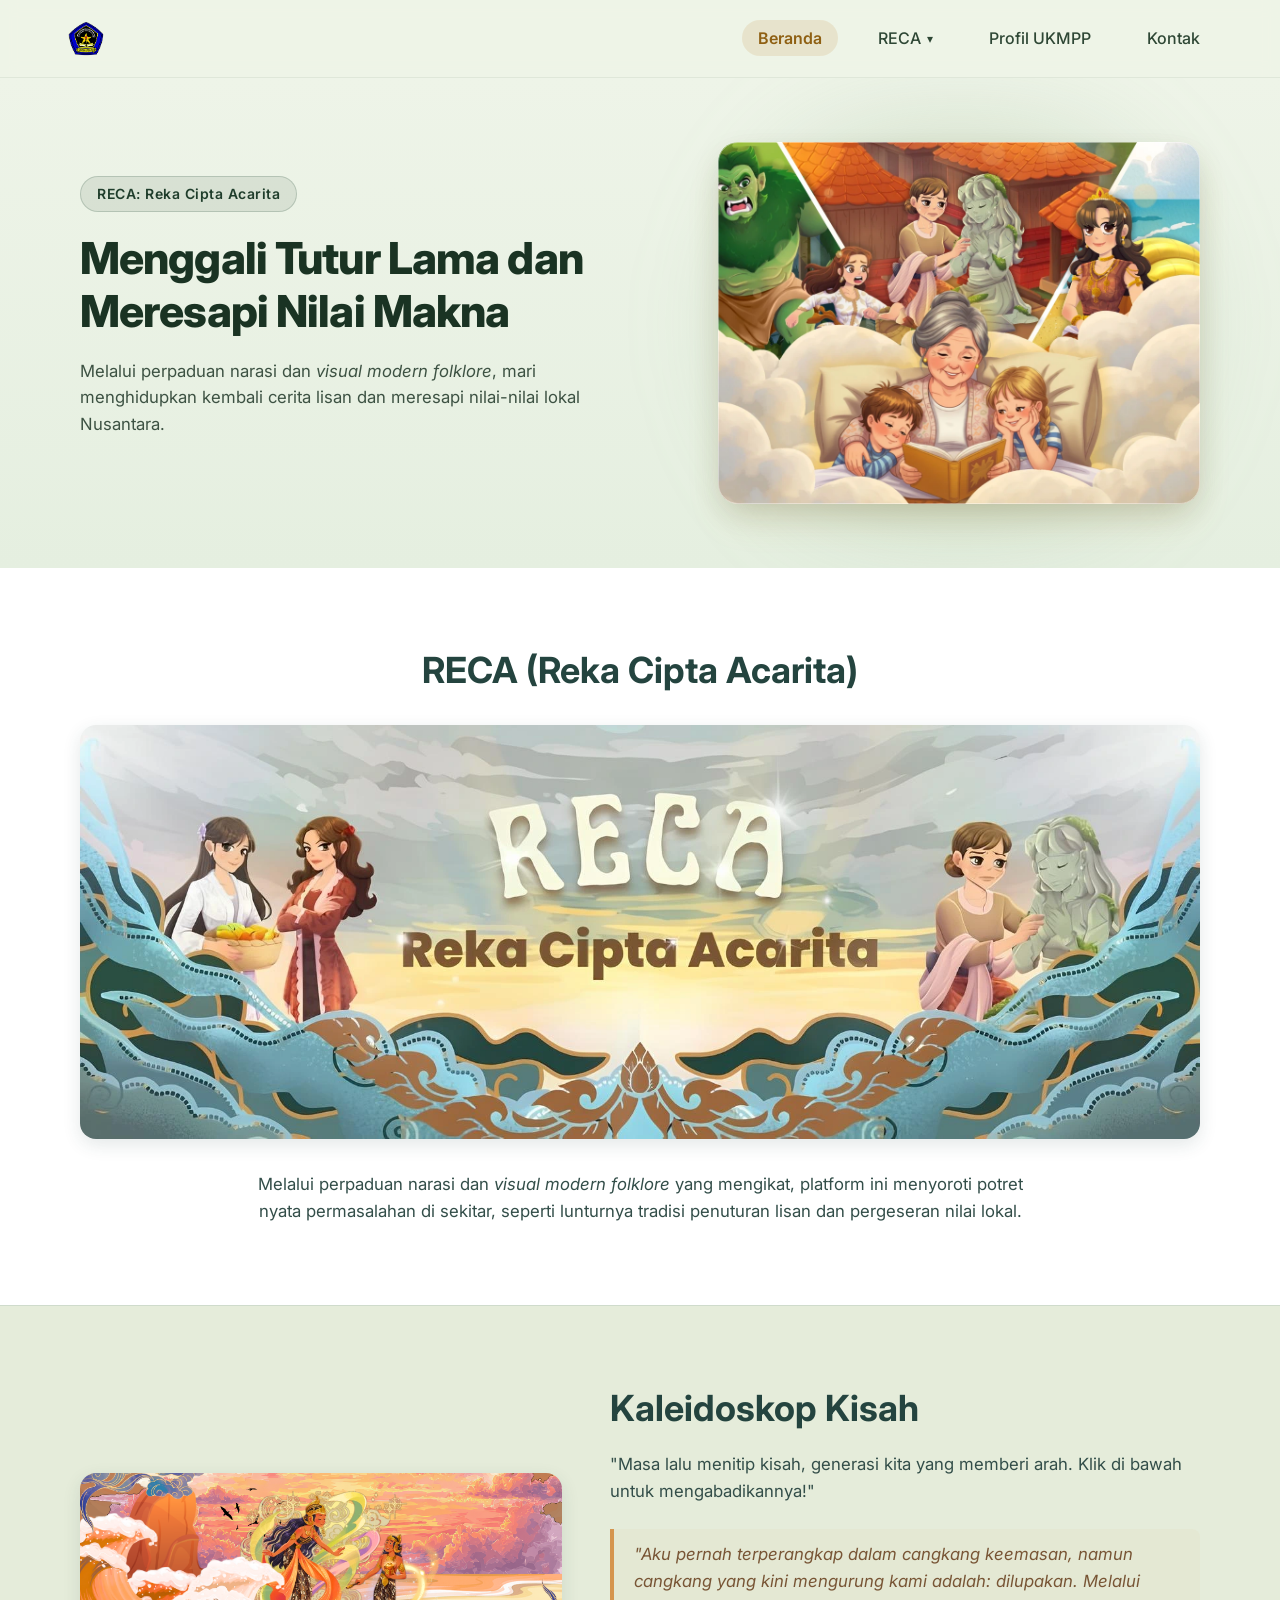
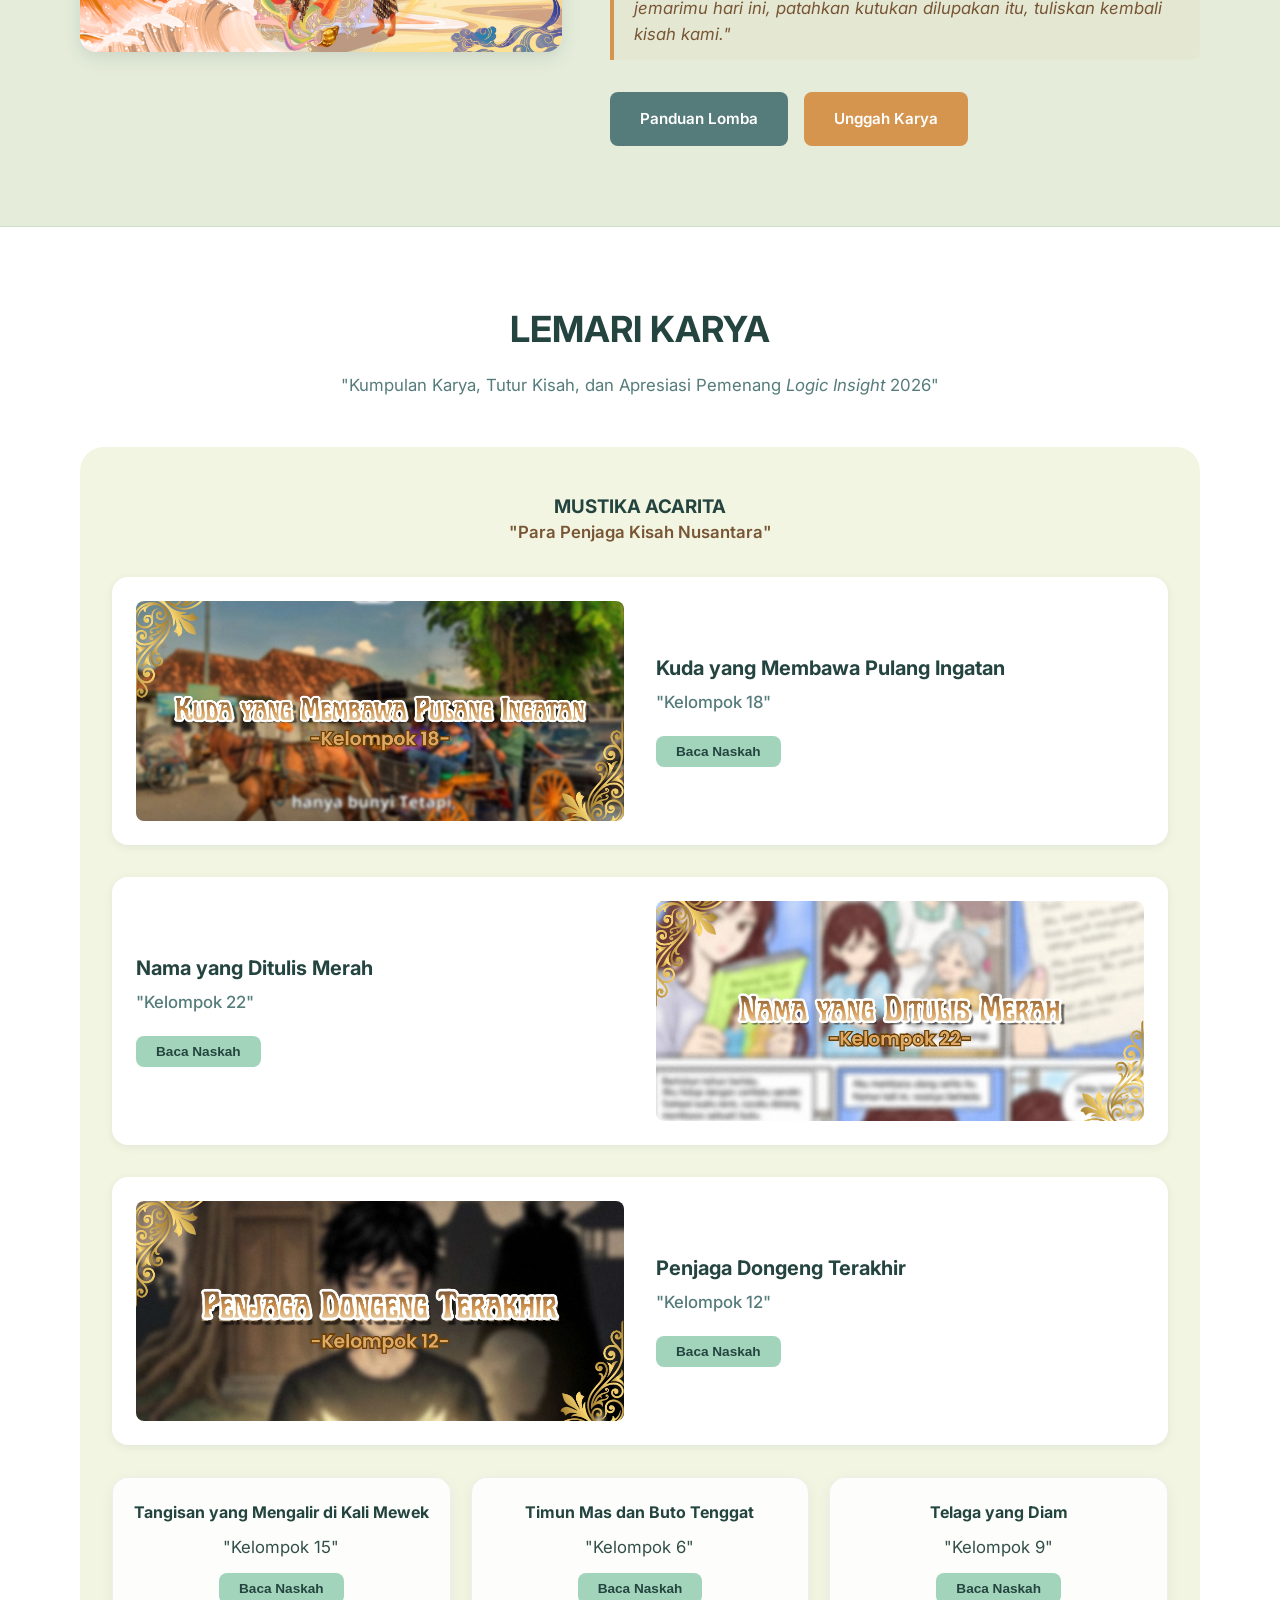
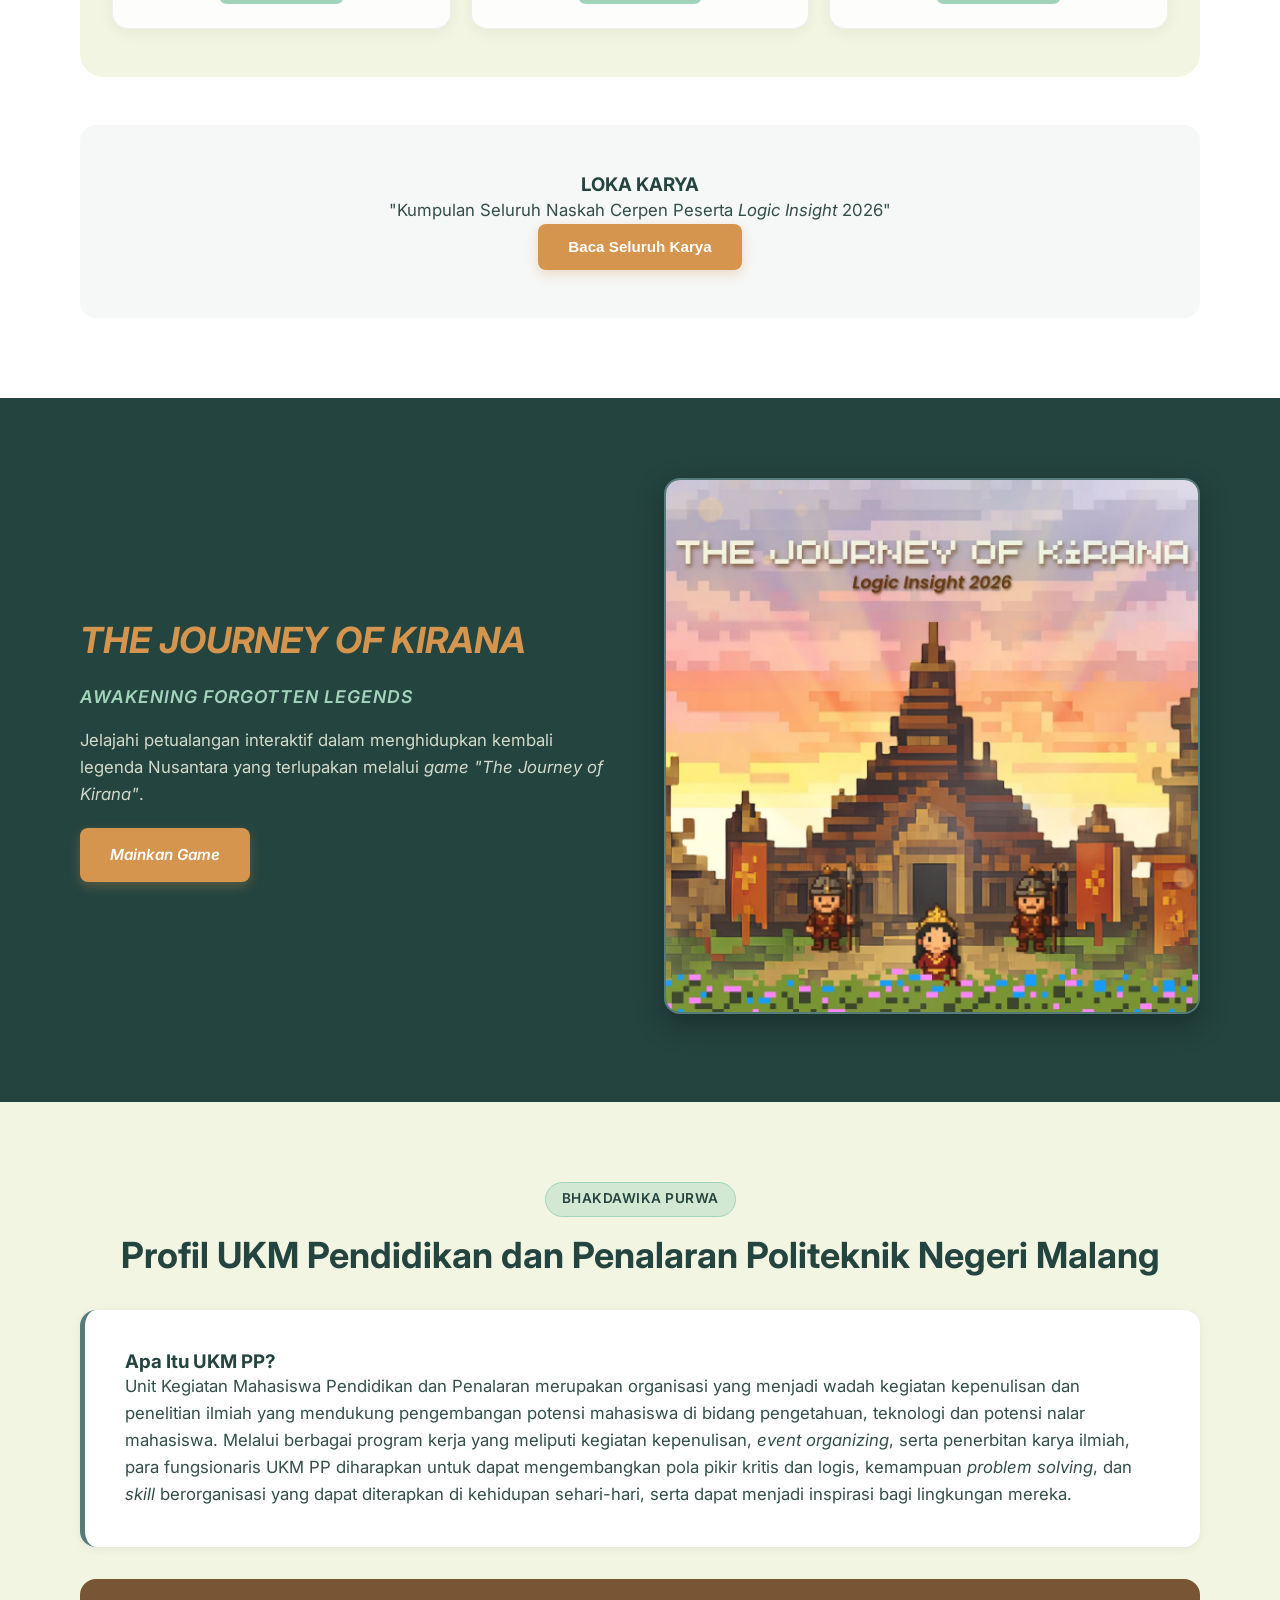
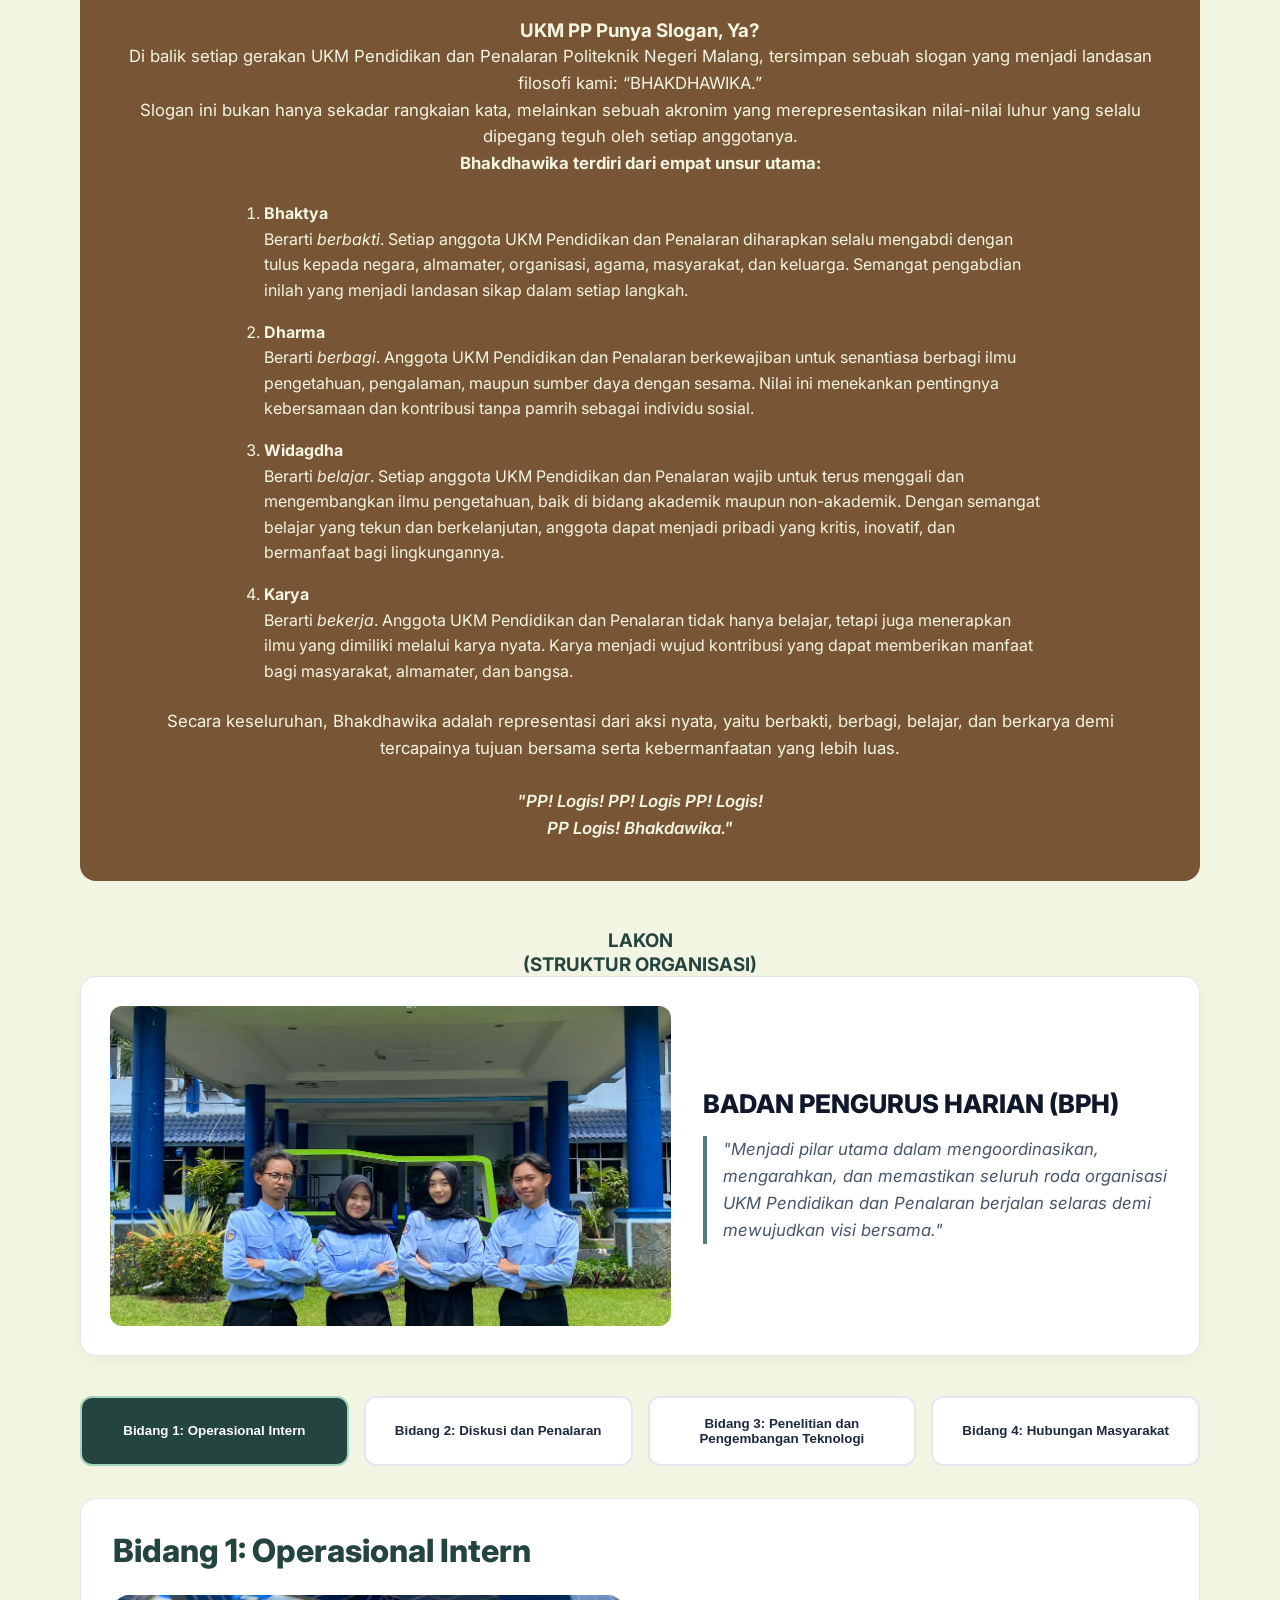
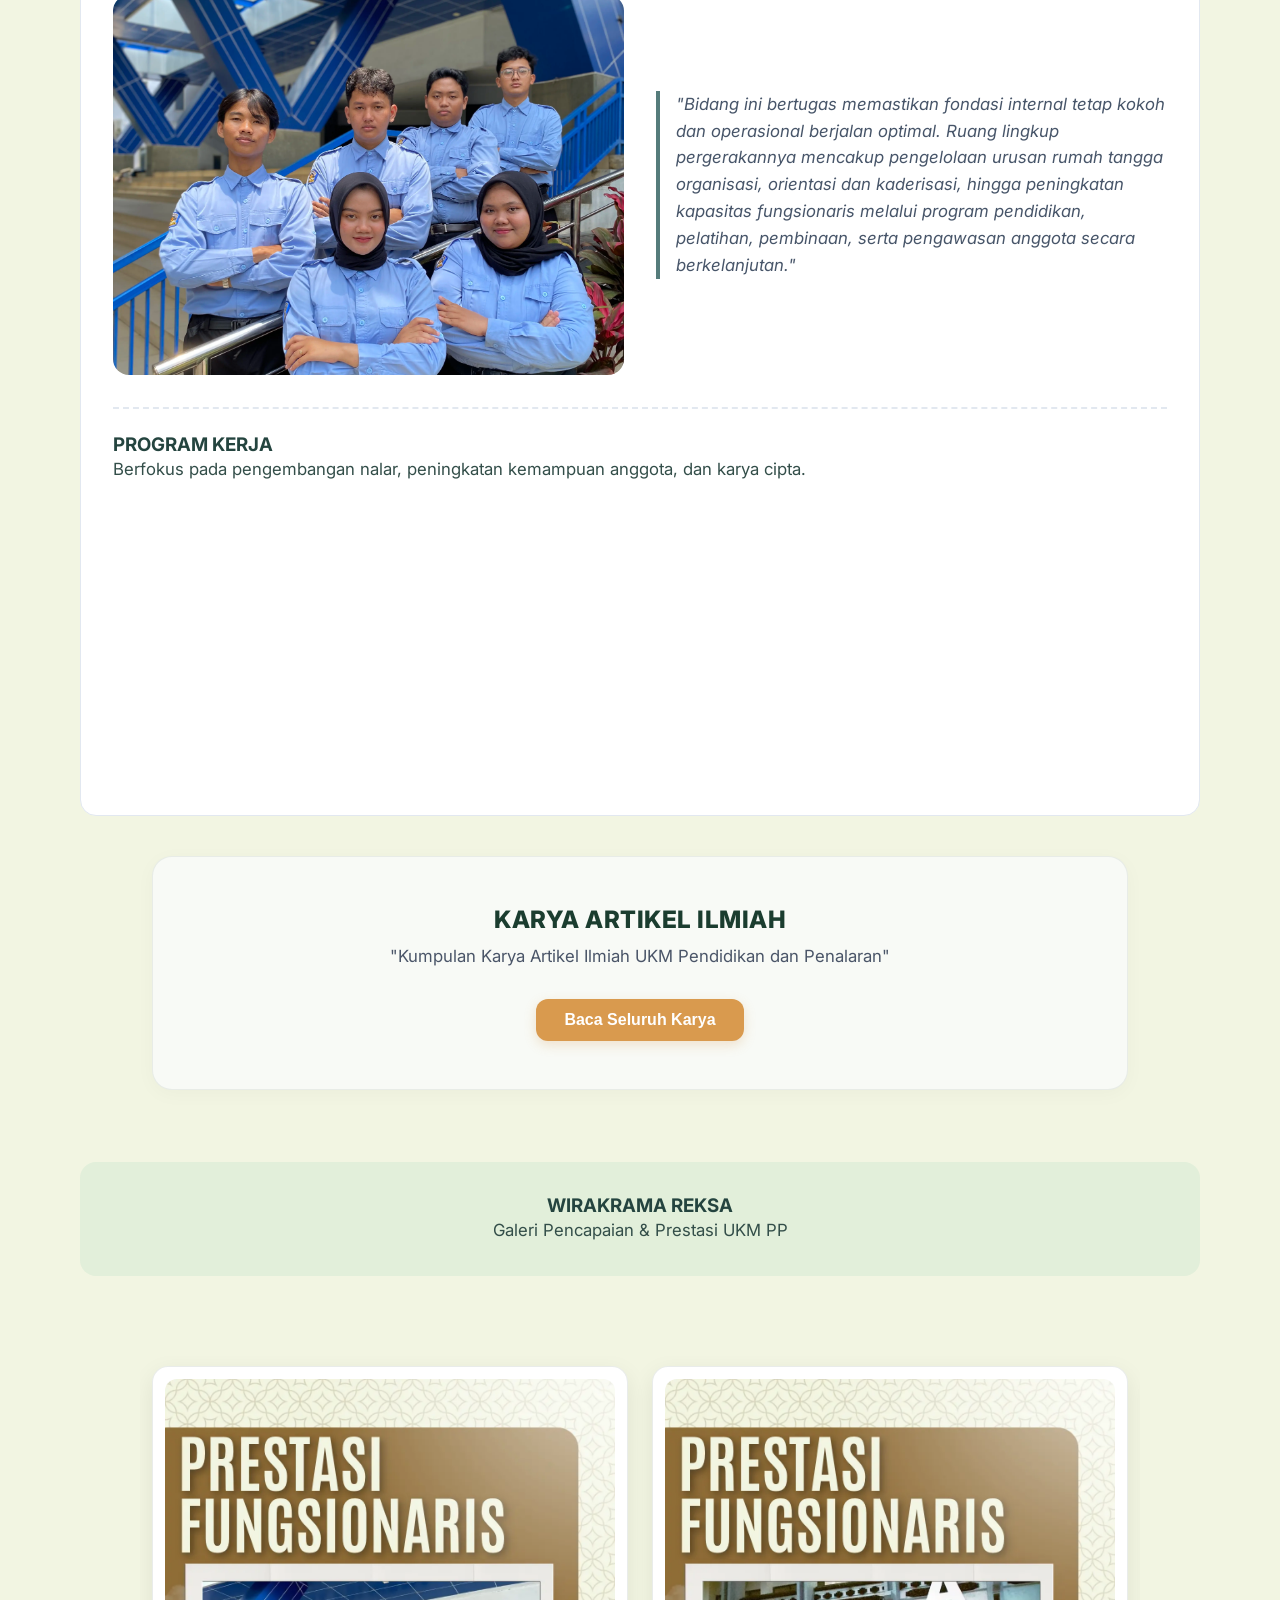
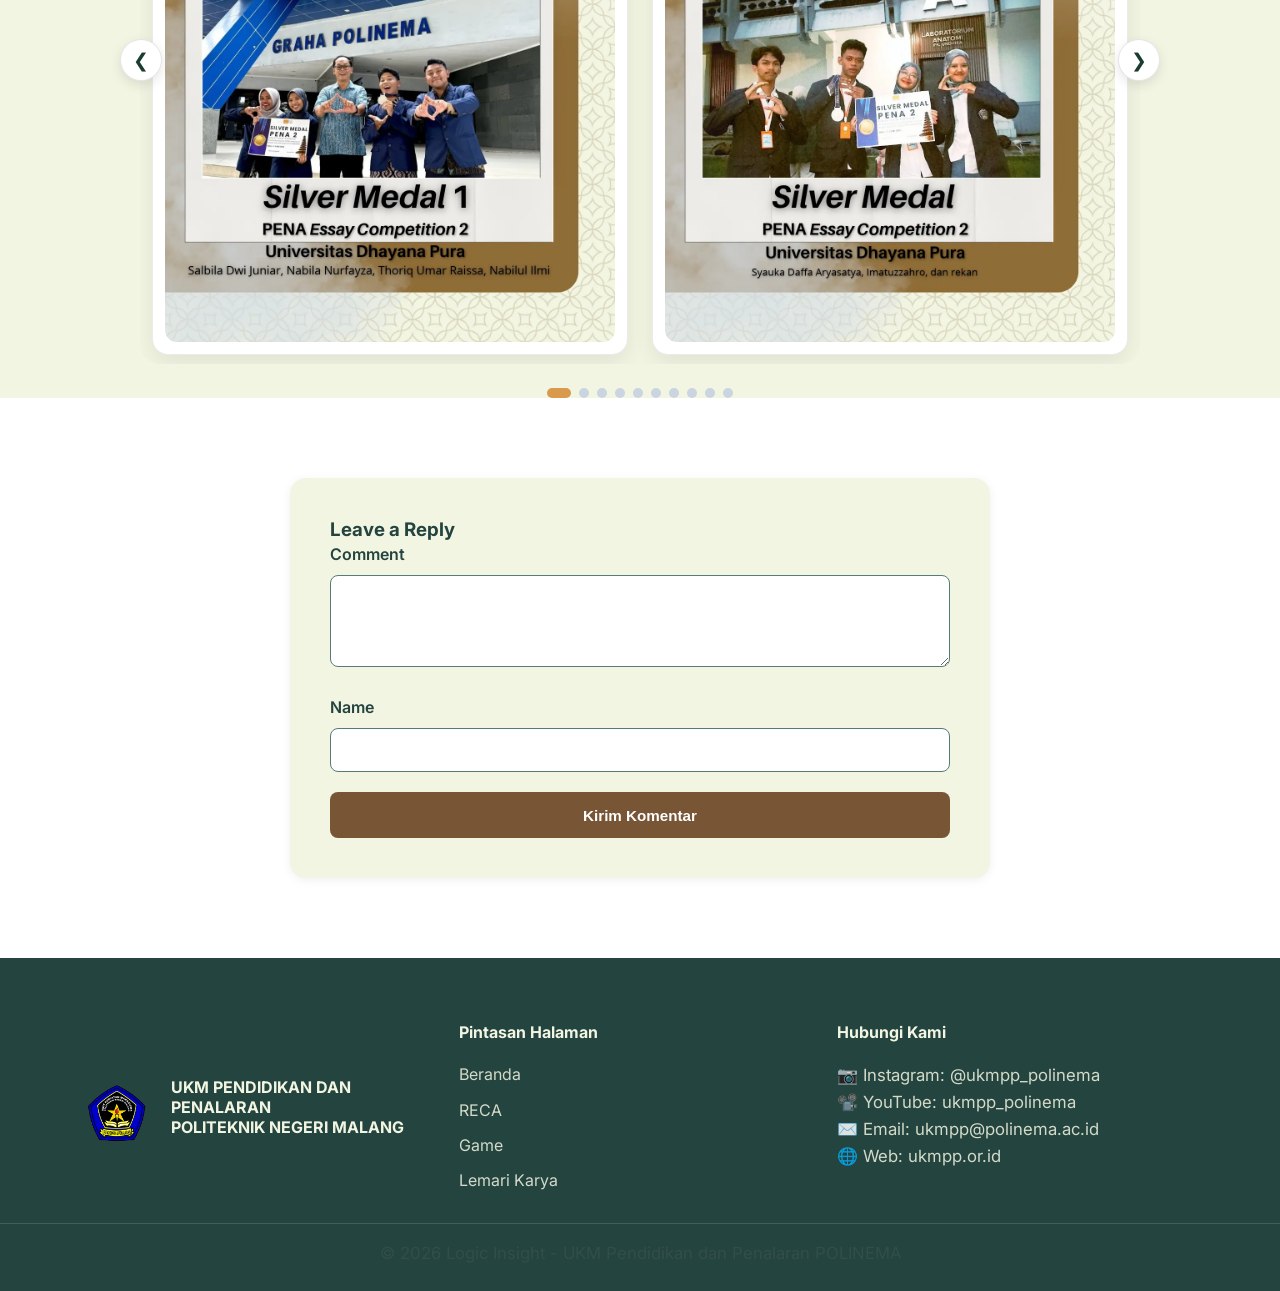
==== commit 14d6b951: "update prestasi" ====
--- a/index.html
+++ b/index.html
@@ -615,11 +615,6 @@
      ========================================================================== -->
       <section id="wirakrama-reksa" class="wirakrama-section">
         <div class="container">
-          <!-- <div class="wirakrama-header text-center">
-            <h2>WIRAKRAMA REKSA</h2>
-            <p class="subtitle">Galeri Pencapaian & Prestasi UKM PP</p>
-          </div> -->
-
           <!-- Carousel Container -->
           <div class="carousel-wrapper">
             <button
